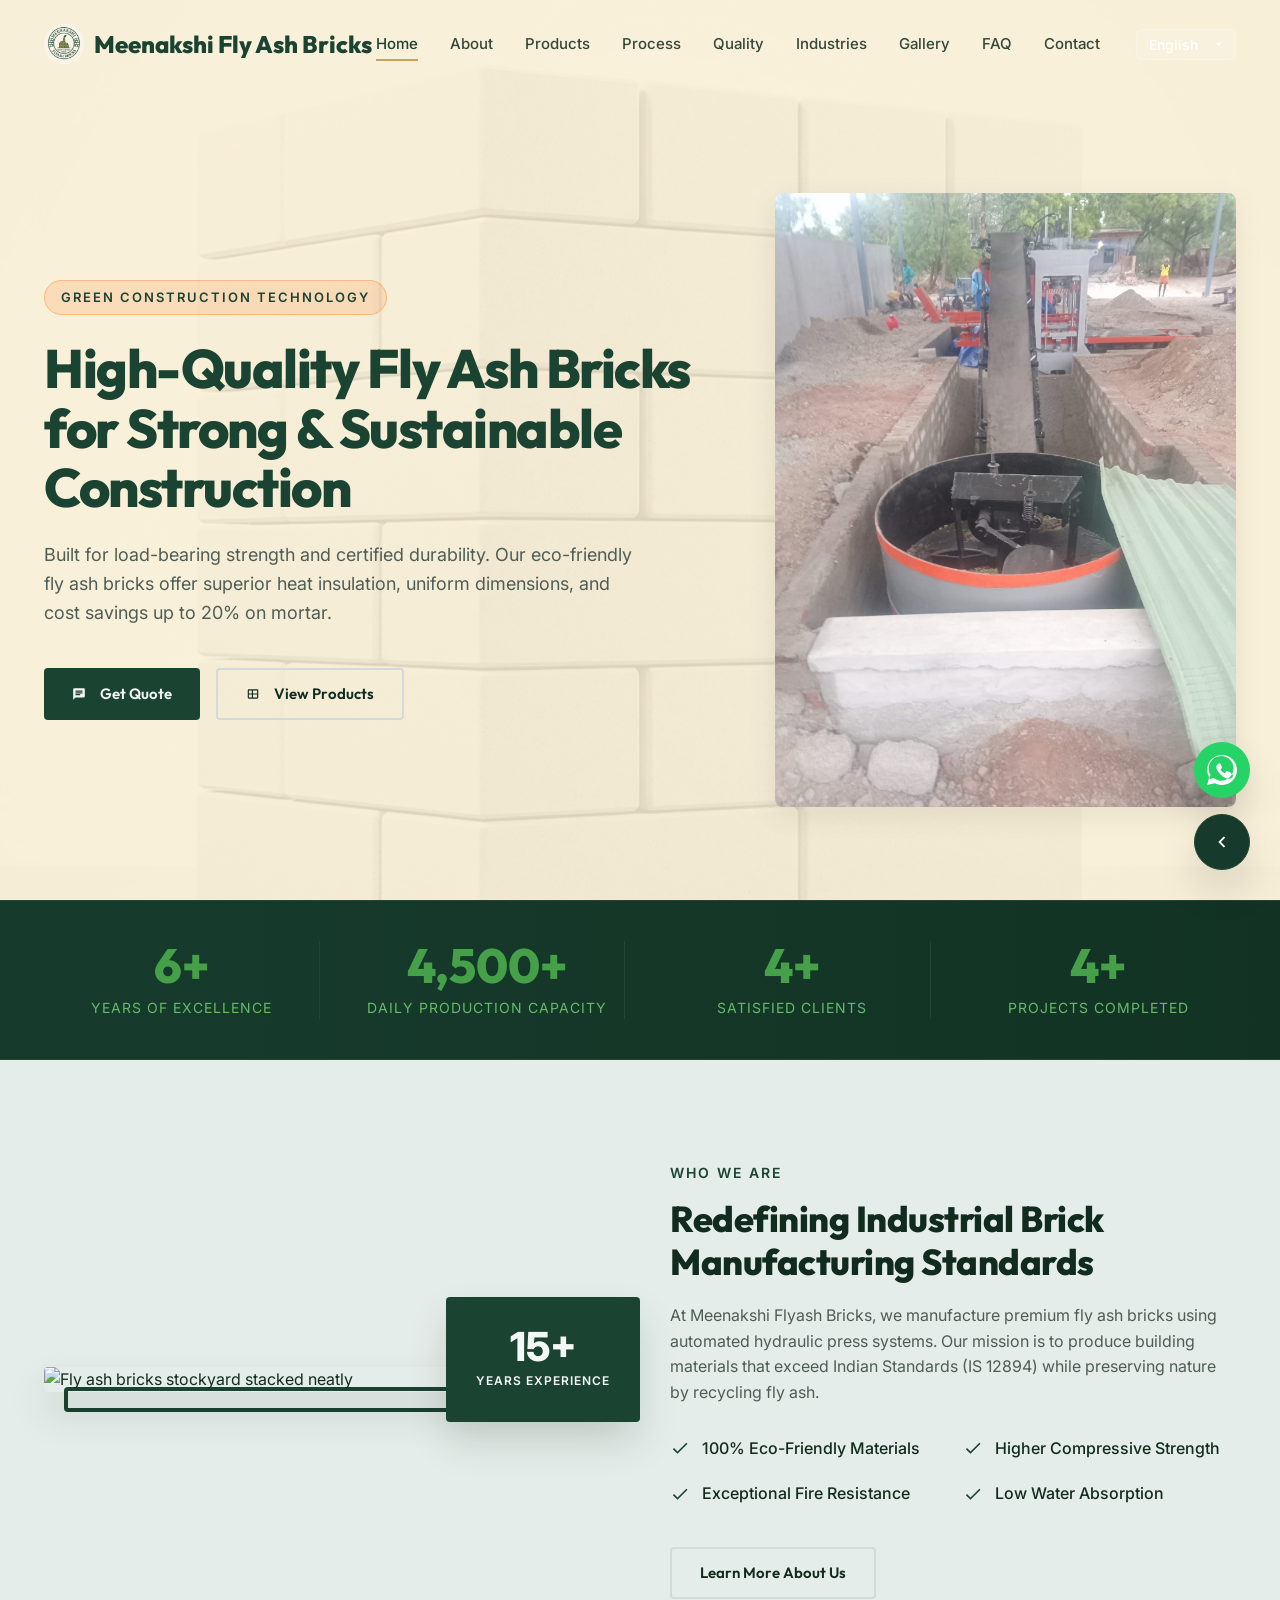
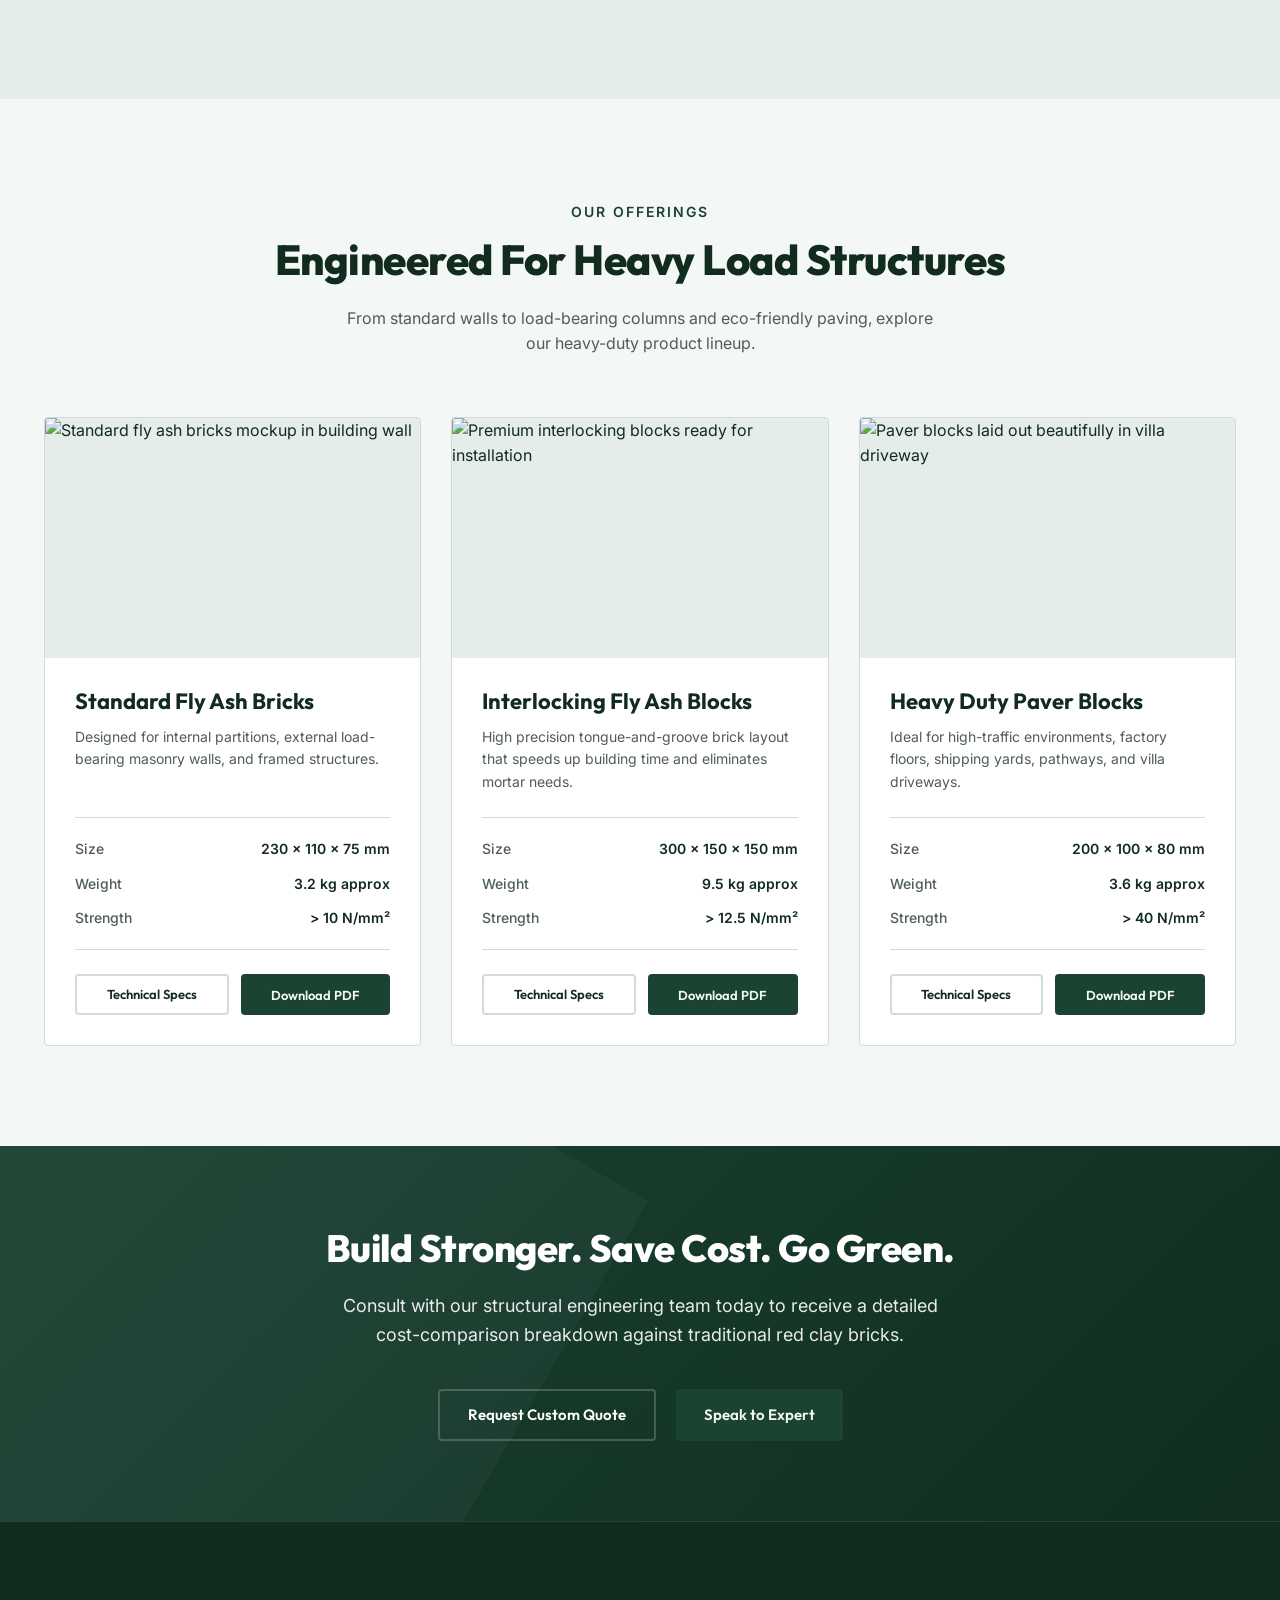
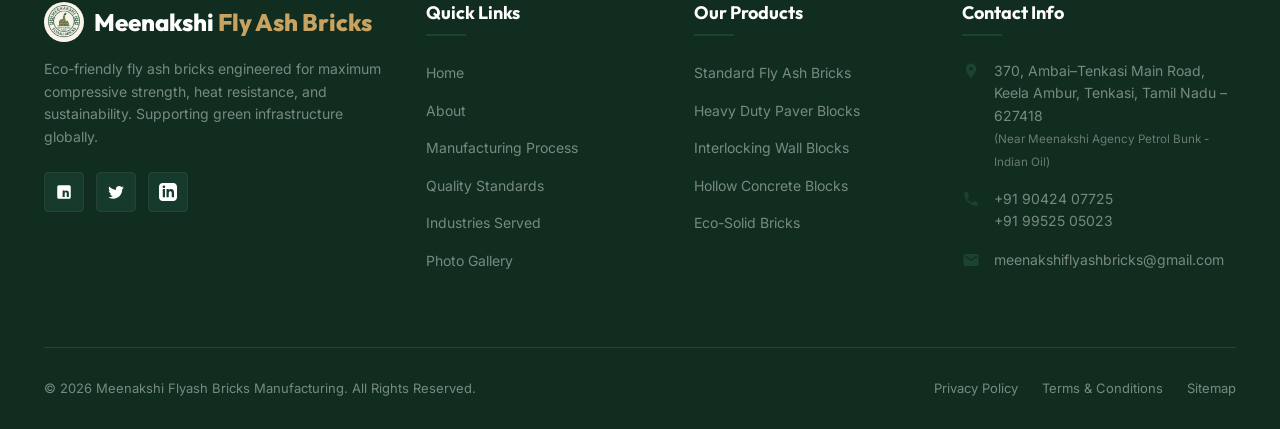
==== index.html @ 18778c9d "localization added" ====
<!DOCTYPE html>
<html lang="en">

<head>
  <meta charset="UTF-8">
  <meta name="viewport" content="width=device-width, initial-scale=1.0">
  <meta name="description"
    content="Meenakshi Flyash Bricks manufactures premium fly ash bricks, interlocking bricks, and paver blocks. Trust in every brick. Get a free quote.">
  <title>Meenakshi Flyash Bricks | Premium Fly Ash Brick Manufacturers &amp; Suppliers</title>
  <link rel="canonical" href="https://meenatchi-dev.github.io/fly-ash-bricks/">
  <meta property="og:title" content="Meenakshi Flyash Bricks | Premium Fly Ash Brick Manufacturers &amp; Suppliers">
  <meta property="og:description" content="Meenakshi Flyash Bricks manufactures premium fly ash bricks, interlocking bricks, and paver blocks. Trust in every brick. Get a free quote.">
  <meta property="og:image" content="https://meenatchi-dev.github.io/fly-ash-bricks/images/logo.jpg">
  <meta property="og:url" content="https://meenatchi-dev.github.io/fly-ash-bricks/">
  <meta property="og:type" content="website">
  <meta property="og:site_name" content="Meenakshi Fly Bricks">
  <meta name="twitter:card" content="summary_large_image">
  <meta name="twitter:title" content="Meenakshi Flyash Bricks | Premium Fly Ash Brick Manufacturers &amp; Suppliers">
  <meta name="twitter:description" content="Meenakshi Flyash Bricks manufactures premium fly ash bricks, interlocking bricks, and paver blocks. Trust in every brick. Get a free quote.">
  <meta name="twitter:image" content="https://meenatchi-dev.github.io/fly-ash-bricks/images/logo.jpg">
  <link rel="stylesheet" href="css/style.css">
  <script src="js/main.js" defer></script>
  <script src="js/i18n.js" defer></script>

  <!-- Favicon -->
  <link rel="icon" type="image/jpeg" href="images/logo.jpg">
  <!-- Google tag (gtag.js) -->
  <script async src="https://www.googletagmanager.com/gtag/js?id=G-YNGQ56Z6T2"></script>
  <script>
    window.dataLayer = window.dataLayer || [];
    function gtag() { dataLayer.push(arguments); }
    gtag('js', new Date());

    gtag('config', 'G-YNGQ56Z6T2');
  </script>

  <!-- LocalBusiness Schema for SEO -->
  <script type="application/ld+json">
  {
    "@context": "https://schema.org",
    "@type": "LocalBusiness",
    "name": "Meenakshi Flyash Bricks",
    "image": "https://meenatchi-dev.github.io/fly-ash-bricks/images/logo.jpg",
    "@id": "https://meenatchi-dev.github.io/fly-ash-bricks/#localbusiness",
    "url": "https://meenatchi-dev.github.io/fly-ash-bricks/",
    "telephone": "+919042407725",
    "priceRange": "$$",
    "address": {
      "@type": "PostalAddress",
      "streetAddress": "370, Ambai-Tenkasi Main Road, Keela Ambur (Near Meenakshi Agency Petrol Bunk)",
      "addressLocality": "Tenkasi",
      "addressRegion": "Tamil Nadu",
      "postalCode": "627418",
      "addressCountry": "IN"
    },
    "geo": {
      "@type": "GeoCoordinates",
      "latitude": 13.0827,
      "longitude": 80.2707
    },
    "openingHoursSpecification": {
      "@type": "OpeningHoursSpecification",
      "dayOfWeek": [
        "Monday",
        "Tuesday",
        "Wednesday",
        "Thursday",
        "Friday",
        "Saturday"
      ],
      "opens": "08:00",
      "closes": "18:00"
    },
    "sameAs": [
      "https://www.facebook.com/meenakshiflyashbricks",
      "https://www.linkedin.com/company/meenakshiflyashbricks"
    ]
  }
  </script>
</head>

<body class="home-page">

  <!-- Sticky Navbar -->
  <header class="navbar">
    <div class="container">
      <a href="index.html" class="logo">
        <img src="images/logo.jpg" alt="Meenakshi Fly Ash Bricks Logo" class="brand-logo-img">
        <span><span data-i18n="nav.brand_name">Meenakshi</span> <span class="logo-orange" data-i18n="nav.brand_suffix">Fly Ash Bricks</span></span>
      </a>
      <ul class="nav-links">
        <li><a href="index.html" data-i18n="nav.home">Home</a></li>
        <li><a href="about.html" data-i18n="nav.about">About</a></li>
        <li><a href="products.html" data-i18n="nav.products">Products</a></li>
        <li><a href="process.html" data-i18n="nav.process">Process</a></li>
        <li><a href="quality.html" data-i18n="nav.quality">Quality</a></li>
        <li><a href="industries.html" data-i18n="nav.industries">Industries</a></li>
        <li><a href="gallery.html" data-i18n="nav.gallery">Gallery</a></li>
        <li><a href="faq.html" data-i18n="nav.faq">FAQ</a></li>
        <li><a href="contact.html" data-i18n="nav.contact">Contact</a></li>
        <li class="lang-selector-li">
          <div class="lang-selector">
            <select class="lang-select" aria-label="Select Language">
              <option value="en">English</option>
              <option value="ta">தமிழ்</option>
              <option value="hi">हिंदी</option>
              <option value="ml">മലയാളം</option>
              <option value="te">తెలుగు</option>
              <option value="kn">ಕನ್ನಡ</option>
            </select>
          </div>
        </li>
      </ul>

      <button class="menu-toggle" aria-label="Toggle Menu">
        <span></span>
        <span></span>
        <span></span>
      </button>
    </div>
  </header>

  <!-- Hero Section -->
  <section class="hero" style="background-color: #faf0d7;">
    <!-- Full Hero Background: Brick texture with light/low-opacity effect -->
    <div class="hero-full-bg"
      style="position: absolute; top: 0; left: 0; width: 100%; height: 100%; z-index: 1; overflow: hidden; pointer-events: none;">
      <img src="images/white_flyash_bricks.png" alt="Fly Ash Bricks Full Background" loading="eager"
        fetchpriority="high" style="width: 100%; height: 100%; object-fit: cover; opacity: 0.12;">
    </div>
    <div class="container">
      <div class="hero-content reveal-left">
        <span class="hero-tag" data-i18n="hero.tag">Green Construction Technology</span>
        <h1 class="hero-title" style="color: var(--primary);" data-i18n="hero.title">High-Quality Fly Ash Bricks for Strong &amp; Sustainable
          Construction</h1>
        <p class="hero-desc" style="color: var(--text-muted-dark);" data-i18n="hero.desc">Built for load-bearing strength and certified
          durability. Our eco-friendly fly ash bricks offer superior heat insulation, uniform dimensions, and cost
          savings up to 20% on mortar.</p>
        <div class="hero-actions">
          <a href="contact.html" class="btn btn-primary"><svg viewBox="0 0 24 24" width="14" height="14"
              fill="currentColor" style="margin-right: 6px; display: inline-block; vertical-align: middle;">
              <path
                d="M20 2H4c-1.1 0-1.99.9-1.99 2L2 22l4-4h14c1.1 0 2-.9 2-2V4c0-1.1-.9-2-2-2zM6 9h12v2H6V9zm8 5H6v-2h8v2zm4-6H6V6h12v2z" />
            </svg><span data-i18n="hero.get_quote">Get Quote</span></a>
          <a href="products.html" class="btn btn-secondary"><svg viewBox="0 0 24 24" width="14" height="14"
              fill="currentColor" style="margin-right: 6px; display: inline-block; vertical-align: middle;">
              <path
                d="M19 4H5c-1.1 0-2 .9-2 2v12c0 1.1.9 2 2 2h14c1.1 0 2-.9 2-2V6c0-1.1-.9-2-2-2zm-9 14H5v-5h5v5zm0-7H5V6h5v5zm9 7h-7v-5h7v5zm0-7h-7V6h7v5z" />
            </svg><span data-i18n="hero.view_products">View Products</span></a>
        </div>
      </div>
      <div class="hero-image reveal-right">
        <img src="images/machine.jpg" alt="Manufacturing Facility Machine" loading="eager" width="600" height="450">
      </div>
    </div>
  </section>

  <!-- Stats Banner -->
  <section class="stats-banner">
    <div class="container">
      <div class="stats-grid">
        <div class="stat-item">
          <div class="stat-number" data-target="15" data-suffix="+" style="color: #45a049;">0</div>
          <div class="stat-label" style="color: #66bb6a;" data-i18n="stats.years">Years of Excellence</div>
        </div>
        <div class="stat-item">
          <div class="stat-number" data-target="10000" data-suffix="+" style="color: #45a049;">0</div>
          <div class="stat-label" style="color: #66bb6a;" data-i18n="stats.daily_capacity">Daily Production Capacity</div>
        </div>
        <div class="stat-item">
          <div class="stat-number" data-target="10" data-suffix="+" style="color: #45a049;">0</div>
          <div class="stat-label" style="color: #66bb6a;" data-i18n="stats.satisfied_clients">Satisfied Clients</div>
        </div>
        <div class="stat-item">
          <div class="stat-number" data-target="10" data-suffix="+" style="color: #45a049;">0</div>
          <div class="stat-label" style="color: #66bb6a;" data-i18n="stats.projects_completed">Projects Completed</div>
        </div>
      </div>
    </div>
  </section>

  <!-- Welcome / Intro Section -->
  <section class="section section-light">
    <div class="container">
      <div class="about-grid">
        <div class="about-img-wrapper reveal-left">
          <div class="about-img">
            <img src="https://images.unsplash.com/photo-1541888946425-d81bb19240f5?auto=format&fit=crop&q=80&w=800"
              alt="Fly ash bricks stockyard stacked neatly">
          </div>
          <div class="about-badge">
            <span class="years">15+</span>
            <span class="text" data-i18n="about.years_exp">Years Experience</span>
          </div>
        </div>
        <div class="about-content reveal-right">
          <span class="section-subtitle" data-i18n="about.subtitle">Who We Are</span>
          <h2 class="section-title" style="font-size: 36px; margin-bottom: 20px;" data-i18n="about.title">Redefining Industrial Brick
            Manufacturing Standards</h2>
          <p class="about-text" data-i18n="about.text">At Meenakshi Flyash Bricks, we manufacture premium fly ash bricks using automated
            hydraulic press systems. Our mission is to produce building materials that exceed Indian Standards (IS
            12894) while preserving nature by recycling fly ash.</p>
          <ul class="features-list">
            <li class="feature-list-item">
              <svg viewBox="0 0 24 24">
                <path d="M9 16.17L4.83 12l-1.42 1.41L9 19 21 7l-1.41-1.41L9 16.17z" />
              </svg>
              <span data-i18n="about.feature_1">100% Eco-Friendly Materials</span>
            </li>
            <li class="feature-list-item">
              <svg viewBox="0 0 24 24">
                <path d="M9 16.17L4.83 12l-1.42 1.41L9 19 21 7l-1.41-1.41L9 16.17z" />
              </svg>
              <span data-i18n="about.feature_2">Higher Compressive Strength</span>
            </li>
            <li class="feature-list-item">
              <svg viewBox="0 0 24 24">
                <path d="M9 16.17L4.83 12l-1.42 1.41L9 19 21 7l-1.41-1.41L9 16.17z" />
              </svg>
              <span data-i18n="about.feature_3">Exceptional Fire Resistance</span>
            </li>
            <li class="feature-list-item">
              <svg viewBox="0 0 24 24">
                <path d="M9 16.17L4.83 12l-1.42 1.41L9 19 21 7l-1.41-1.41L9 16.17z" />
              </svg>
              <span data-i18n="about.feature_4">Low Water Absorption</span>
            </li>
          </ul>
          <a href="about.html" class="btn btn-secondary" data-i18n="about.learn_more">Learn More About Us</a>
        </div>
      </div>
    </div>
  </section>

  <!-- Product Preview Section -->
  <section class="section">
    <div class="container">
      <div class="section-title-wrapper text-center reveal">
        <span class="section-subtitle" data-i18n="products.subtitle">Our Offerings</span>
        <h2 class="section-title" data-i18n="products.title">Engineered For Heavy Load Structures</h2>
        <p class="section-desc" data-i18n="products.desc">From standard walls to load-bearing columns and eco-friendly paving, explore our
          heavy-duty product lineup.</p>
      </div>

      <div class="products-grid">
        <!-- Product Card 1 -->
        <div class="product-card reveal">
          <div class="product-image">
            <img src="https://images.unsplash.com/photo-1590381105924-c72589b9ef3f?auto=format&fit=crop&q=80&w=600"
              alt="Standard fly ash bricks mockup in building wall">
          </div>
          <div class="product-info">
            <h3 class="product-title" data-i18n="products.p1_title">Standard Fly Ash Bricks</h3>
            <p class="product-desc" data-i18n="products.p1_desc">Designed for internal partitions, external load-bearing masonry walls, and framed
              structures.</p>
            <div class="product-specs">
              <div class="spec-line"><span class="spec-name" data-i18n="products.spec_size">Size</span><span class="spec-val">230 x 110 x 75 mm</span>
              </div>
              <div class="spec-line"><span class="spec-name" data-i18n="products.spec_weight">Weight</span><span class="spec-val" data-i18n="products.p1_weight">3.2 kg approx</span>
              </div>
              <div class="spec-line"><span class="spec-name" data-i18n="products.spec_strength">Strength</span><span class="spec-val">&gt; 10 N/mm²</span>
              </div>
            </div>
            <div class="product-actions">
              <a href="products.html" class="btn btn-secondary btn-sm" data-i18n="products.tech_specs">Technical Specs</a>
              <button class="btn btn-primary btn-sm download-spec-btn" data-product="Standard-Fly-Ash-Bricks" data-i18n="products.download_pdf">Download
                PDF</button>
            </div>
          </div>
        </div>

        <!-- Product Card 2 -->
        <div class="product-card reveal" style="transition-delay: 0.1s;">
          <div class="product-image">
            <img src="https://images.unsplash.com/photo-1581094288338-2314dddb7ecc?auto=format&fit=crop&q=80&w=600"
              alt="Premium interlocking blocks ready for installation">
          </div>
          <div class="product-info">
            <h3 class="product-title" data-i18n="products.p2_title">Interlocking Fly Ash Blocks</h3>
            <p class="product-desc" data-i18n="products.p2_desc">High precision tongue-and-groove brick layout that speeds up building time and
              eliminates mortar needs.</p>
            <div class="product-specs">
              <div class="spec-line"><span class="spec-name" data-i18n="products.spec_size">Size</span><span class="spec-val">300 x 150 x 150 mm</span>
              </div>
              <div class="spec-line"><span class="spec-name" data-i18n="products.spec_weight">Weight</span><span class="spec-val" data-i18n="products.p2_weight">9.5 kg approx</span>
              </div>
              <div class="spec-line"><span class="spec-name" data-i18n="products.spec_strength">Strength</span><span class="spec-val">&gt; 12.5
                  N/mm²</span></div>
            </div>
            <div class="product-actions">
              <a href="products.html" class="btn btn-secondary btn-sm" data-i18n="products.tech_specs">Technical Specs</a>
              <button class="btn btn-primary btn-sm download-spec-btn" data-product="Interlocking-Blocks" data-i18n="products.download_pdf">Download
                PDF</button>
            </div>
          </div>
        </div>

        <!-- Product Card 3 -->
        <div class="product-card reveal" style="transition-delay: 0.2s;">
          <div class="product-image">
            <img src="https://images.unsplash.com/photo-1600585154340-be6161a56a0c?auto=format&fit=crop&q=80&w=600"
              alt="Paver blocks laid out beautifully in villa driveway">
          </div>
          <div class="product-info">
            <h3 class="product-title" data-i18n="products.p3_title">Heavy Duty Paver Blocks</h3>
            <p class="product-desc" data-i18n="products.p3_desc">Ideal for high-traffic environments, factory floors, shipping yards, pathways, and
              villa driveways.</p>
            <div class="product-specs">
              <div class="spec-line"><span class="spec-name" data-i18n="products.spec_size">Size</span><span class="spec-val">200 x 100 x 80 mm</span>
              </div>
              <div class="spec-line"><span class="spec-name" data-i18n="products.spec_weight">Weight</span><span class="spec-val" data-i18n="products.p3_weight">3.6 kg approx</span>
              </div>
              <div class="spec-line"><span class="spec-name" data-i18n="products.spec_strength">Strength</span><span class="spec-val">&gt; 40 N/mm²</span>
              </div>
            </div>
            <div class="product-actions">
              <a href="products.html" class="btn btn-secondary btn-sm" data-i18n="products.tech_specs">Technical Specs</a>
              <button class="btn btn-primary btn-sm download-spec-btn" data-product="Heavy-Duty-Pavers" data-i18n="products.download_pdf">Download
                PDF</button>
            </div>
          </div>
        </div>
      </div>
    </div>
  </section>

  <!-- CTA Banner Section -->
  <section class="cta-banner">
    <div class="container reveal">
      <h2 data-i18n="cta.title">Build Stronger. Save Cost. Go Green.</h2>
      <p data-i18n="cta.desc">Consult with our structural engineering team today to receive a detailed cost-comparison breakdown against
        traditional red clay bricks.</p>
      <div class="cta-actions">
        <a href="contact.html" class="btn btn-outline" data-i18n="cta.request_quote">Request Custom Quote</a>
        <a href="tel:+919042407725" class="btn btn-primary" data-i18n="cta.speak_expert">Speak to Expert</a>
      </div>
    </div>
  </section>

  <!-- Footer -->
  <footer class="footer">
    <div class="container">
      <div class="footer-grid">
        <div class="footer-col footer-about">
          <a href="index.html" class="logo">
            <img src="images/logo.jpg" alt="Meenakshi Fly Ash Bricks Logo" class="brand-logo-img">
            <span><span data-i18n="nav.brand_name">Meenakshi</span> <span class="logo-orange" data-i18n="nav.brand_suffix">Fly Ash Bricks</span></span>
          </a>
          <p data-i18n="footer.about_text">Eco-friendly fly ash bricks engineered for maximum compressive strength, heat resistance, and
            sustainability. Supporting green infrastructure globally.</p>
          <div class="social-links">
            <a href="#" class="social-btn" aria-label="Facebook"><svg viewBox="0 0 24 24">
                <path
                  d="M19 3a2 2 0 0 1 2 2v14a2 2 0 0 1-2 2H5a2 2 0 0 1-2-2V5a2 2 0 0 1 2-2h14m-.5 15.5v-5.3a3.26 3.26 0 0 0-3.26-3.26c-.85 0-1.84.52-2.32 1.3v-1.11h-2.79v8.37h2.79v-4.93c0-.77.62-1.4 1.39-1.4a1.4 1.4 0 0 1 1.4 1.4v4.93h2.79z" />
              </svg></a>
            <a href="#" class="social-btn" aria-label="Twitter"><svg viewBox="0 0 24 24">
                <path
                  d="M22.46 6c-.77.35-1.6.58-2.46.69.88-.53 1.56-1.37 1.88-2.38-.83.5-1.75.85-2.72 1.05C18.37 4.5 17.26 4 16 4c-2.35 0-4.27 1.92-4.27 4.29 0 .34.04.67.11.98C8.28 9.09 5.11 7.38 3 4.79c-.37.63-.58 1.37-.58 2.15 0 1.49.75 2.81 1.91 3.56-.71 0-1.37-.2-1.95-.5v.03c0 2.08 1.48 3.82 3.44 4.21a4.22 4.22 0 0 1-1.93.07 4.28 4.28 0 0 0 4 2.98 8.52 8.52 0 0 1-5.3 1.83c-.35 0-.69-.02-1.02-.06C3.44 20.29 5.7 21 8.12 21 16 21 20.33 14.46 20.33 8.79c0-.19 0-.37-.01-.56.84-.6 1.56-1.36 2.14-2.23z" />
              </svg></a>
            <a href="#" class="social-btn" aria-label="LinkedIn"><svg viewBox="0 0 24 24">
                <path
                  d="M19 0h-14c-2.761 0-5 2.239-5 5v14c0 2.761 2.239 5 5 5h14c2.762 0 5-2.239 5-5v-14c0-2.761-2.238-5-5-5zm-11 19h-3v-11h3v11zm-1.5-12.268c-.966 0-1.75-.779-1.75-1.75s.784-1.75 1.75-1.75 1.75.779 1.75 1.75-.784 1.75-1.75 1.75zm13.5 12.268h-3v-5.604c0-3.368-4-3.113-4 0v5.604h-3v-11h3v1.765c1.396-2.586 7-2.777 7 2.476v6.759z" />
              </svg></a>
          </div>
        </div>
        <div class="footer-col">
          <h3 data-i18n="footer.quick_links">Quick Links</h3>
          <ul class="footer-links">
            <li><a href="index.html" data-i18n="nav.home">Home</a></li>
            <li><a href="about.html" data-i18n="nav.about">About Us</a></li>
            <li><a href="process.html" data-i18n="footer.manufacturing_process">Manufacturing Process</a></li>
            <li><a href="quality.html" data-i18n="footer.quality_standards">Quality Standards</a></li>
            <li><a href="industries.html" data-i18n="footer.industries_served">Industries Served</a></li>
            <li><a href="gallery.html" data-i18n="footer.photo_gallery">Photo Gallery</a></li>
          </ul>
        </div>
        <div class="footer-col">
          <h3 data-i18n="footer.our_products">Our Products</h3>
          <ul class="footer-links">
            <li><a href="products.html" data-i18n="footer.standard_fly_ash">Standard Fly Ash Bricks</a></li>
            <li><a href="products.html" data-i18n="footer.heavy_duty_pavers">Heavy Duty Paver Blocks</a></li>
            <li><a href="products.html" data-i18n="footer.interlocking_blocks">Interlocking Wall Blocks</a></li>
            <li><a href="products.html" data-i18n="footer.hollow_blocks">Hollow Concrete Blocks</a></li>
            <li><a href="products.html" data-i18n="footer.eco_solid_bricks">Eco-Solid Bricks</a></li>
          </ul>
        </div>
        <div class="footer-col">
          <h3 data-i18n="footer.contact_info">Contact Info</h3>
          <div class="footer-contact-item">
            <svg viewBox="0 0 24 24">
              <path
                d="M12 2C8.13 2 5 5.13 5 9c0 5.25 7 13 7 13s7-7.75 7-13c0-3.87-3.13-7-7-7zm0 9.5c-1.38 0-2.5-1.12-2.5-2.5s1.12-2.5 2.5-2.5 2.5 1.12 2.5 2.5-1.12 2.5-2.5 2.5z" />
            </svg>
            <span><span data-i18n="footer.address">370, Ambai–Tenkasi Main Road, Keela Ambur, Tenkasi, Tamil Nadu – 627418</span><br><small
                style="opacity: 0.85;" data-i18n="footer.address_sub">(Near Meenakshi Agency Petrol Bunk - Indian Oil)</small></span>
          </div>
          <div class="footer-contact-item">
            <svg viewBox="0 0 24 24">
              <path
                d="M6.62 10.79c1.44 2.83 3.76 5.14 6.59 6.59l2.2-2.2c.27-.27.67-.36 1.02-.24 1.12.37 2.33.57 3.57.57.55 0 1 .45 1 1V20c0 .55-.45 1-1 1-9.39 0-17-7.61-17-17 0-.55.45-1 1-1h3.5c.55 0 1 .45 1 1 0 1.25.2 2.45.57 3.57.11.35.03.74-.25 1.02l-2.2 2.2z" />
            </svg>
            <span><a href="tel:+919042407725" style="color: inherit;">+91 90424 07725</a><br><a href="tel:+919952505023"
                style="color: inherit;">+91 99525 05023</a></span>
          </div>
          <div class="footer-contact-item">
            <svg viewBox="0 0 24 24">
              <path
                d="M20 4H4c-1.1 0-1.99.9-1.99 2L2 18c0 1.1.9 2 2 2h16c1.1 0 2-.9 2-2V6c0-1.1-.9-2-2-2zm0 4l-8 5-8-5V6l8 5 8-5v2z" />
            </svg>
            <span><a href="mailto:meenakshiflyashbricks@gmail.com"
                style="color: inherit;">meenakshiflyashbricks@gmail.com</a></span>
          </div>
        </div>
      </div>
      <div class="footer-bottom">
        <p data-i18n="footer.copyright">&copy; 2026 Meenakshi Flyash Bricks Manufacturing. All Rights Reserved.</p>
        <div class="footer-bottom-links">
          <a href="#" data-i18n="footer.privacy_policy">Privacy Policy</a>
          <a href="#" data-i18n="footer.terms_conditions">Terms &amp; Conditions</a>
          <a href="sitemap.xml" data-i18n="footer.sitemap">Sitemap</a>
        </div>
      </div>
    </div>
  </footer>

  <!-- Floating Actions -->
  <div class="floating-actions">
    <a href="https://wa.me/919042407725?text=Hello%20Meenakshi%20Flyash%20Bricks%2C%20I%20am%20interested%20in%20a%20price%20quote%20for%20fly%20ash%20bricks."
      class="float-btn float-whatsapp" target="_blank" rel="noopener" aria-label="Chat on WhatsApp">
      <svg viewBox="0 0 24 24">
        <path
          d="M.057 24l1.687-6.163c-1.041-1.804-1.588-3.849-1.587-5.946C.06 5.348 5.397.01 12.008.01c3.202.001 6.212 1.246 8.477 3.514 2.266 2.268 3.507 5.28 3.505 8.484-.004 6.657-5.34 11.997-11.953 11.997-2.005-.001-3.973-.502-5.724-1.455L0 24zm6.59-4.846c1.6.95 3.188 1.449 4.625 1.45 5.489.002 9.943-4.446 9.946-9.932.002-2.657-1.02-5.155-2.879-7.017C16.48 1.8 13.987.779 11.33.779c-5.485 0-9.94 4.45-9.942 9.934-.001 1.776.471 3.511 1.368 5.048l-.997 3.639 3.73-.977zm11.83-5.228c-.33-.165-1.951-.963-2.251-1.074-.3-.109-.518-.165-.736.165-.218.33-.843 1.074-1.034 1.293-.19.218-.381.245-.71.082-1.127-.565-1.971-.974-2.74-2.292-.204-.349-.074-.537.054-.698.115-.145.33-.382.495-.573.165-.19.22-.327.33-.545.109-.217.055-.408-.028-.572-.082-.165-.736-1.772-1.009-2.427-.266-.64-.539-.553-.736-.563-.19-.01-.408-.012-.626-.012-.218 0-.572.082-.871.408-.3.327-1.144 1.117-1.144 2.723 0 1.605 1.171 3.159 1.334 3.377.163.218 2.302 3.515 5.578 4.926.779.336 1.387.537 1.86.688.783.248 1.496.213 2.059.129.628-.094 1.951-.798 2.224-1.57.272-.772.272-1.434.19-1.57-.081-.136-.299-.218-.629-.382z" />
      </svg>
    </a>
    <div class="float-btn float-back-to-top" aria-label="Back to Top">
      <svg viewBox="0 0 24 24">
        <path d="M7.41 15.41L12 10.83l4.59 4.58L18 14l-6-6-6 6z" />
      </svg>
    </div>
  </div>

</body>

</html>
---- css/style.css ----
@import url('https://fonts.googleapis.com/css2?family=Inter:wght@300;400;500;600;700&family=Outfit:wght@300;400;500;600;700;800&display=swap');

:root {
  /* Color Tokens */
  --primary: #1b4332; /* Deep green from logo text */
  --primary-hover: #102d20;
  --primary-rgb: 27, 67, 50;
  --accent: #c8a261; /* Ochre Gold from logo bricks */
  --accent-hover: #b58f4e;
  --accent-rgb: 200, 162, 97;
  --dark-bg: #102d20; /* Deep green for dark sections */
  --dark-card: #163b2c;
  --dark-card-hover: #1e4d3a;
  --light-bg: #e4ede9; /* Soft Sage Green for light sections */
  --white: #f3f7f5; /* Light Sage Green for page background */
  --card-bg: #ffffff; /* Crisp white for cards and form containers */
  --text-dark: #112b1e; /* Dark green-black for high contrast */
  --text-light: #ffffff;
  --text-muted: #788a80;
  --text-muted-dark: #4e5d55;
  --border-light: #d2dbd7;
  --border-dark: #244434;
  --shadow-sm: 0 2px 4px rgba(0, 0, 0, 0.05);
  --shadow-md: 0 8px 30px rgba(0, 0, 0, 0.08);
  --shadow-lg: 0 20px 40px rgba(0, 0, 0, 0.12);
  
  /* Fonts */
  --font-headings: 'Outfit', sans-serif;
  --font-body: 'Inter', sans-serif;

  /* Transitions */
  --transition-fast: 0.2s cubic-bezier(0.4, 0, 0.2, 1);
  --transition-normal: 0.4s cubic-bezier(0.4, 0, 0.2, 1);
  --transition-slow: 0.6s cubic-bezier(0.4, 0, 0.2, 1);
}


/* Reset */
*, *::before, *::after {
  box-sizing: border-box;
  margin: 0;
  padding: 0;
}

html {
  scroll-behavior: smooth;
  font-size: 16px;
  -webkit-text-size-adjust: 100%;
}

body {
  font-family: var(--font-body);
  background-color: var(--white);
  color: var(--text-dark);
  line-height: 1.6;
  overflow-x: hidden;
}

h1, h2, h3, h4, h5, h6 {
  font-family: var(--font-headings);
  font-weight: 700;
  line-height: 1.2;
}

a {
  text-decoration: none;
  color: inherit;
  transition: var(--transition-fast);
}

img {
  max-width: 100%;
  height: auto;
  display: block;
}

button, input, textarea, select {
  font-family: inherit;
  font-size: inherit;
  border: none;
  outline: none;
}

/* Layout Utilities */
.container {
  width: 100%;
  max-width: 1240px;
  margin: 0 auto;
  padding: 0 24px;
}

.section {
  padding: 100px 0;
}

.section-dark {
  background-color: var(--dark-bg);
  color: var(--text-light);
}

.section-light {
  background-color: var(--light-bg);
}

.text-center { text-align: center; }
.text-primary { color: var(--primary); }

.section-title-wrapper {
  margin-bottom: 60px;
}

.section-subtitle {
  font-size: 14px;
  text-transform: uppercase;
  letter-spacing: 2px;
  color: var(--primary);
  font-weight: 600;
  margin-bottom: 12px;
  display: inline-block;
}

.section-title {
  font-size: 42px;
  font-weight: 800;
  letter-spacing: -0.5px;
}

.section-desc {
  max-width: 600px;
  margin: 20px auto 0;
  color: var(--text-muted-dark);
  font-size: 16px;
}

.section-dark .section-desc {
  color: var(--text-muted);
}

/* Scroll Animations */
.reveal {
  opacity: 0;
  transform: translateY(30px);
  transition: opacity var(--transition-slow), transform var(--transition-slow);
}

.reveal.active {
  opacity: 1;
  transform: translateY(0);
}

.reveal-left {
  opacity: 0;
  transform: translateX(-50px);
  transition: opacity var(--transition-slow), transform var(--transition-slow);
}

.reveal-left.active {
  opacity: 1;
  transform: translateX(0);
}

.reveal-right {
  opacity: 0;
  transform: translateX(50px);
  transition: opacity var(--transition-slow), transform var(--transition-slow);
}

.reveal-right.active {
  opacity: 1;
  transform: translateX(0);
}

/* Navbar */
.navbar {
  position: fixed;
  top: 0;
  left: 0;
  width: 100%;
  z-index: 1000;
  transition: var(--transition-normal);
  padding: 24px 0;
}

.navbar.scrolled {
  background-color: rgba(243, 247, 245, 0.95);
  backdrop-filter: blur(12px);
  box-shadow: var(--shadow-sm);
  padding: 14px 0;
  border-bottom: 1px solid var(--border-light);
}

.navbar .container {
  display: flex;
  justify-content: space-between;
  align-items: center;
}

.logo {
  display: flex;
  align-items: center;
  gap: 10px;
  font-family: var(--font-headings);
  font-size: 24px;
  font-weight: 800;
  color: var(--text-light);
  white-space: nowrap;
}

.logo-orange {
  color: var(--accent);
}

.logo svg {
  width: 32px;
  height: 32px;
}

.logo img, .brand-logo-img {
  width: 40px;
  height: 40px;
  border-radius: 50%;
  object-fit: cover;
  flex-shrink: 0;
}

.nav-links {
  display: flex;
  align-items: center;
  gap: 32px;
  list-style: none;
}

.nav-links a {
  font-size: 15px;
  font-weight: 500;
  color: var(--text-light);
  opacity: 0.85;
  position: relative;
  padding: 8px 0;
}

.nav-links a::after {
  content: '';
  position: absolute;
  bottom: 0;
  left: 0;
  width: 0;
  height: 2px;
  background-color: var(--accent);
  transition: var(--transition-fast);
}

.nav-links a:hover,
.nav-links a.active {
  opacity: 1;
  color: #ffffff;
}

.nav-links a:hover::after,
.nav-links a.active::after {
  width: 100%;
}

.nav-ctas {
  display: flex;
  align-items: center;
  gap: 16px;
}

/* Language Dropdown in Navbar */
.lang-selector {
  display: inline-flex;
  align-items: center;
  margin-left: 4px;
}

.lang-select {
  background-color: rgba(255, 255, 255, 0.12);
  color: var(--text-light);
  border: 1px solid rgba(255, 255, 255, 0.25);
  border-radius: 6px;
  padding: 6px 12px;
  font-size: 14px;
  font-weight: 500;
  cursor: pointer;
  outline: none;
  transition: var(--transition-fast);
  appearance: none;
  -webkit-appearance: none;
  -moz-appearance: none;
  background-image: url("data:image/svg+xml;charset=UTF-8,%3csvg xmlns='http://www.w3.org/2000/svg' viewBox='0 0 24 24' fill='white'%3e%3cpath d='M7 10l5 5 5-5z'/%3e%3c/svg%3e");
  background-repeat: no-repeat;
  background-position: right 8px center;
  background-size: 16px;
  padding-right: 28px;
}

.navbar.scrolled .lang-select {
  background-color: rgba(27, 67, 50, 0.08);
  color: var(--text-dark);
  border-color: var(--border-light);
  background-image: url("data:image/svg+xml;charset=UTF-8,%3csvg xmlns='http://www.w3.org/2000/svg' viewBox='0 0 24 24' fill='%23112b1e'%3e%3cpath d='M7 10l5 5 5-5z'/%3e%3c/svg%3e");
}

.lang-select:hover,
.lang-select:focus {
  border-color: var(--accent);
  box-shadow: 0 0 0 2px rgba(200, 162, 97, 0.3);
}

.lang-select option {
  background-color: var(--dark-bg);
  color: #ffffff;
  padding: 8px;
}


/* Menu Toggle Button */
.menu-toggle {
  display: none;
  flex-direction: column;
  justify-content: space-between;
  width: 30px;
  height: 20px;
  background: transparent;
  cursor: pointer;
  z-index: 1001;
}

.menu-toggle span {
  display: block;
  height: 2px;
  width: 100%;
  background-color: var(--text-light);
  border-radius: 2px;
  transition: var(--transition-fast);
}

/* Button UI */
.btn {
  display: inline-flex;
  align-items: center;
  justify-content: center;
  font-family: var(--font-headings);
  font-size: 15px;
  font-weight: 600;
  padding: 12px 28px;
  border-radius: 4px;
  cursor: pointer;
  transition: var(--transition-normal);
  gap: 8px;
}

.btn-primary {
  background-color: var(--primary);
  color: var(--white);
}

.btn-primary:hover {
  background-color: var(--primary-hover);
  box-shadow: 0 0 20px rgba(255, 111, 0, 0.4);
  transform: translateY(-2px);
}

.btn-outline {
  border: 2px solid rgba(255, 255, 255, 0.2);
  color: var(--text-light);
  background: transparent;
}

.btn-outline:hover {
  border-color: var(--primary);
  background-color: var(--primary);
  transform: translateY(-2px);
}

.btn-secondary {
  border: 2px solid var(--border-light);
  color: var(--text-dark);
  background: transparent;
}

.btn-secondary:hover {
  border-color: var(--primary);
  color: var(--primary);
  transform: translateY(-2px);
}

.btn-sm {
  padding: 8px 18px;
  font-size: 13px;
}

/* Hero Section */
.hero {
  position: relative;
  min-height: 100vh;
  display: flex;
  align-items: center;
  background-color: var(--dark-bg);
  color: var(--text-light);
  padding-top: 100px;
  overflow: hidden;
}

.hero-bg {
  position: absolute;
  top: 0;
  left: 0;
  width: 100%;
  height: 100%;
  z-index: 1;
}

.hero-bg::after {
  content: '';
  position: absolute;
  top: 0;
  left: 0;
  width: 100%;
  height: 100%;
  background: linear-gradient(135deg, rgba(17,17,18,0.95) 0%, rgba(17,17,18,0.7) 50%, rgba(17,17,18,0.9) 100%);
}

.hero-bg img {
  width: 100%;
  height: 100%;
  object-fit: cover;
  opacity: 0.4;
}

.hero .container {
  position: relative;
  z-index: 2;
  display: grid;
  grid-template-columns: 1.2fr 0.8fr;
  align-items: center;
  gap: 40px;
}

.hero-content {
  max-width: 700px;
}

.hero-tag {
  background-color: rgba(255, 111, 0, 0.15);
  border: 1px solid rgba(255, 111, 0, 0.3);
  color: var(--primary);
  font-size: 13px;
  text-transform: uppercase;
  letter-spacing: 2px;
  font-weight: 600;
  padding: 6px 16px;
  border-radius: 30px;
  display: inline-flex;
  margin-bottom: 24px;
}

.hero-title {
  font-size: 54px;
  line-height: 1.1;
  font-weight: 800;
  margin-bottom: 24px;
  letter-spacing: -1.5px;
}

.hero-desc {
  font-size: 18px;
  color: var(--text-muted);
  margin-bottom: 40px;
  max-width: 600px;
}

.hero-actions {
  display: flex;
  gap: 16px;
}

/* Stats Widget on Hero/Home */
.stats-banner {
  background: linear-gradient(90deg, var(--dark-card) 0%, #123324 100%);
  border-top: 1px solid var(--border-dark);
  border-bottom: 1px solid var(--border-dark);
  padding: 40px 0;
}

.stats-grid {
  display: grid;
  grid-template-columns: repeat(4, 1fr);
  gap: 30px;
  text-align: center;
}

.stat-item {
  border-right: 1px solid var(--border-dark);
}

.stat-item:last-child {
  border-right: none;
}

.stat-number {
  font-family: var(--font-headings);
  font-size: 48px;
  font-weight: 800;
  color: var(--primary);
  line-height: 1;
  margin-bottom: 8px;
}

.stat-label {
  font-size: 14px;
  color: var(--text-muted);
  text-transform: uppercase;
  letter-spacing: 1px;
}

/* About - home preview / main Page */
.about-grid {
  display: grid;
  grid-template-columns: 1fr 1fr;
  gap: 60px;
  align-items: center;
}

.about-img-wrapper {
  position: relative;
}

.about-img-wrapper::before {
  content: '';
  position: absolute;
  width: 100%;
  height: 100%;
  border: 4px solid var(--primary);
  top: 20px;
  left: 20px;
  z-index: 1;
  border-radius: 4px;
}

.about-img {
  position: relative;
  z-index: 2;
  border-radius: 4px;
  box-shadow: var(--shadow-lg);
  overflow: hidden;
}

.about-img img {
  width: 100%;
  object-fit: cover;
  transition: var(--transition-slow);
}

.about-img-wrapper:hover .about-img img {
  transform: scale(1.05);
}

.about-badge {
  position: absolute;
  bottom: -30px;
  right: -30px;
  background-color: var(--primary);
  color: var(--white); /* green text inside gold badge */
  padding: 30px;
  border-radius: 4px;
  z-index: 3;
  box-shadow: var(--shadow-lg);
  text-align: center;
}

.about-badge .years {
  font-size: 40px;
  font-weight: 800;
  display: block;
  line-height: 1;
}

.about-badge .text {
  font-size: 12px;
  text-transform: uppercase;
  letter-spacing: 1px;
  font-weight: 600;
}

.about-content h3 {
  font-size: 32px;
  margin-bottom: 24px;
}

.about-text {
  color: var(--text-muted-dark);
  margin-bottom: 30px;
}

.features-list {
  list-style: none;
  display: grid;
  grid-template-columns: 1fr 1fr;
  gap: 20px;
  margin-bottom: 40px;
}

.feature-list-item {
  display: flex;
  align-items: center;
  gap: 12px;
  font-weight: 500;
}

.feature-list-item svg {
  width: 20px;
  height: 20px;
  fill: var(--primary);
  flex-shrink: 0;
}

/* Core Values cards (About page) */
.values-grid {
  display: grid;
  grid-template-columns: repeat(3, 1fr);
  gap: 30px;
  margin-top: 50px;
}

.value-card {
  background-color: var(--light-bg);
  padding: 40px;
  border-radius: 4px;
  border-top: 4px solid var(--border-light);
  transition: var(--transition-normal);
}

.value-card:hover {
  transform: translateY(-5px);
  border-color: var(--primary);
  box-shadow: var(--shadow-md);
  background-color: var(--card-bg);
}

.value-icon {
  width: 50px;
  height: 50px;
  background-color: rgba(255, 111, 0, 0.1);
  border-radius: 4px;
  display: flex;
  align-items: center;
  justify-content: center;
  margin-bottom: 24px;
}

.value-icon svg {
  width: 26px;
  height: 26px;
  fill: var(--primary);
}

.value-card h4 {
  font-size: 20px;
  margin-bottom: 16px;
}

.value-card p {
  color: var(--text-muted-dark);
  font-size: 15px;
}

/* Product Cards */
.products-grid {
  display: grid;
  grid-template-columns: repeat(3, 1fr);
  gap: 30px;
}

.product-card {
  background-color: var(--card-bg);
  border: 1px solid var(--border-light);
  border-radius: 4px;
  overflow: hidden;
  transition: var(--transition-normal);
  display: flex;
  flex-direction: column;
}

.product-card:hover {
  transform: translateY(-8px);
  box-shadow: var(--shadow-lg);
  border-color: rgba(255, 111, 0, 0.2);
}

.product-image {
  height: 240px;
  overflow: hidden;
  position: relative;
  background-color: var(--light-bg);
}

.product-image img {
  width: 100%;
  height: 100%;
  object-fit: cover;
  transition: var(--transition-slow);
}

.product-card:hover .product-image img {
  transform: scale(1.08);
}

.product-info {
  padding: 30px;
  display: flex;
  flex-direction: column;
  flex-grow: 1;
}

.product-title {
  font-size: 22px;
  font-weight: 700;
  margin-bottom: 12px;
}

.product-desc {
  color: var(--text-muted-dark);
  font-size: 14px;
  margin-bottom: 24px;
  flex-grow: 1;
}

.product-specs {
  display: flex;
  flex-direction: column;
  gap: 12px;
  border-top: 1px solid var(--border-light);
  border-bottom: 1px solid var(--border-light);
  padding: 20px 0;
  margin-bottom: 24px;
}

.spec-line {
  display: flex;
  justify-content: space-between;
  font-size: 14px;
}

.spec-name {
  color: var(--text-muted-dark);
  font-weight: 500;
}

.spec-val {
  font-weight: 600;
  color: var(--text-dark);
}

.product-actions {
  display: flex;
  gap: 12px;
}

.product-actions .btn {
  flex: 1;
}

/* Timeline / Manufacturing Process */
.timeline {
  position: relative;
  max-width: 1000px;
  margin: 0 auto;
}

.timeline::after {
  content: '';
  position: absolute;
  width: 4px;
  background-color: var(--border-light);
  top: 0;
  bottom: 0;
  left: 50%;
  transform: translateX(-50%);
  border-radius: 2px;
}

.section-dark .timeline::after {
  background-color: var(--border-dark);
}

.timeline-item {
  padding: 10px 40px;
  position: relative;
  background-color: inherit;
  width: 50%;
}

.timeline-item::after {
  content: '';
  position: absolute;
  width: 20px;
  height: 20px;
  right: -10px;
  background-color: var(--card-bg);
  border: 4px solid var(--accent);
  top: 25px;
  border-radius: 50%;
  z-index: 1;
  transition: var(--transition-normal);
}

.section-dark .timeline-item::after {
  background-color: var(--dark-bg);
}

.timeline-item:hover::after {
  background-color: var(--primary);
  transform: scale(1.2);
}

.left {
  left: 0;
}

.right {
  left: 50%;
}

.right::after {
  left: -10px;
}

.timeline-content {
  padding: 30px;
  background-color: var(--card-bg);
  border: 1px solid var(--border-light);
  position: relative;
  border-radius: 4px;
  box-shadow: var(--shadow-sm);
  transition: var(--transition-normal);
}

.section-dark .timeline-content {
  background-color: var(--dark-card);
  border-color: var(--border-dark);
}

.timeline-content:hover {
  transform: translateY(-3px);
  box-shadow: var(--shadow-md);
  border-color: rgba(255, 111, 0, 0.3);
}

.timeline-num {
  font-family: var(--font-headings);
  font-size: 14px;
  font-weight: 700;
  color: var(--primary);
  margin-bottom: 8px;
  text-transform: uppercase;
  letter-spacing: 1px;
}

.timeline-content h3 {
  font-size: 20px;
  margin-bottom: 12px;
}

.timeline-content p {
  color: var(--text-muted-dark);
  font-size: 14px;
}

.section-dark .timeline-content p {
  color: var(--text-muted);
}

/* Quality Parameters Grid */
.quality-grid {
  display: grid;
  grid-template-columns: repeat(4, 1fr);
  gap: 30px;
}

.quality-card {
  background-color: var(--card-bg);
  border: 1px solid var(--border-light);
  padding: 40px 30px;
  border-radius: 4px;
  text-align: center;
  transition: var(--transition-normal);
}

.quality-card:hover {
  transform: translateY(-8px);
  border-color: var(--primary);
  box-shadow: var(--shadow-lg);
}

.quality-icon {
  width: 60px;
  height: 60px;
  background-color: rgba(var(--primary-rgb), 0.1);
  border-radius: 50%;
  display: flex;
  align-items: center;
  justify-content: center;
  margin: 0 auto 24px;
}

.quality-icon svg {
  width: 28px;
  height: 28px;
  fill: var(--primary);
}

.quality-card h3 {
  font-size: 20px;
  margin-bottom: 16px;
}

.quality-card p {
  font-size: 14px;
  color: var(--text-muted-dark);
}

/* Comparison Section UI */
.comparison-wrapper {
  background-color: var(--card-bg);
  border: 1px solid var(--border-light);
  border-radius: 8px;
  overflow: hidden;
  max-width: 900px;
  margin: 50px auto 0;
  box-shadow: var(--shadow-md);
}

.comparison-table {
  width: 100%;
  border-collapse: collapse;
}

.comparison-table th,
.comparison-table td {
  padding: 18px 24px;
  text-align: left;
}

.comparison-table th {
  background-color: var(--dark-bg);
  color: var(--text-light);
  font-family: var(--font-headings);
  font-weight: 600;
  font-size: 16px;
}

.comparison-table tr {
  border-bottom: 1px solid var(--border-light);
}

.comparison-table tr:last-child {
  border-bottom: none;
}

.comparison-table tr:nth-child(even) td {
  background-color: var(--light-bg);
}

.comparison-table td:first-child {
  font-weight: 600;
}

.comparison-table td.highlight {
  color: var(--primary);
  font-weight: 600;
}

/* Industries page */
.industries-grid {
  display: grid;
  grid-template-columns: repeat(3, 1fr);
  gap: 30px;
}

.industry-card {
  position: relative;
  height: 380px;
  border-radius: 4px;
  overflow: hidden;
  box-shadow: var(--shadow-md);
  transition: var(--transition-slow);
}

.industry-img {
  width: 100%;
  height: 100%;
  object-fit: cover;
  transition: var(--transition-slow);
}

.industry-overlay {
  position: absolute;
  top: 0;
  left: 0;
  width: 100%;
  height: 100%;
  background: linear-gradient(to top, rgba(17,17,18,0.95) 0%, rgba(17,17,18,0.4) 50%, rgba(17,17,18,0.1) 100%);
  display: flex;
  flex-direction: column;
  justify-content: flex-end;
  padding: 30px;
  color: var(--text-light);
  transition: var(--transition-normal);
}

.industry-card h3 {
  font-size: 24px;
  margin-bottom: 10px;
}

.industry-card p {
  font-size: 14px;
  color: var(--text-muted);
  opacity: 0;
  max-height: 0;
  transition: var(--transition-normal);
  overflow: hidden;
}

.industry-card:hover {
  transform: translateY(-8px);
}

.industry-card:hover .industry-img {
  transform: scale(1.08);
}

.industry-card:hover .industry-overlay {
  background: linear-gradient(to top, rgba(17,17,18,0.98) 0%, rgba(17,17,18,0.6) 70%, rgba(17,17,18,0.2) 100%);
}

.industry-card:hover p {
  opacity: 1;
  max-height: 100px;
  margin-top: 10px;
}

/* Gallery Section (with filters) */
.gallery-filters {
  display: flex;
  justify-content: center;
  gap: 12px;
  margin-bottom: 40px;
  flex-wrap: wrap;
}

.filter-btn {
  background-color: var(--light-bg);
  border: 1px solid var(--border-light);
  color: var(--text-dark);
  padding: 10px 24px;
  border-radius: 4px;
  font-weight: 500;
  cursor: pointer;
  transition: var(--transition-fast);
}

.filter-btn:hover,
.filter-btn.active {
  background-color: var(--primary);
  border-color: var(--primary);
  color: var(--white); /* green text on active gold button */
}

.gallery-grid {
  display: grid;
  grid-template-columns: repeat(3, 1fr);
  gap: 30px;
}

.gallery-item {
  position: relative;
  height: 280px;
  border-radius: 4px;
  overflow: hidden;
  cursor: pointer;
  box-shadow: var(--shadow-sm);
  transition: var(--transition-normal);
}

.gallery-item img {
  width: 100%;
  height: 100%;
  object-fit: cover;
  transition: var(--transition-slow);
}

.gallery-item-overlay {
  position: absolute;
  top: 0;
  left: 0;
  width: 100%;
  height: 100%;
  background-color: rgba(var(--accent-rgb), 0.85); /* Green overlay instead of gold */
  display: flex;
  flex-direction: column;
  justify-content: center;
  align-items: center;
  opacity: 0;
  transition: var(--transition-normal);
  color: var(--text-light);
  padding: 20px;
  text-align: center;
}

.gallery-item-overlay svg {
  width: 32px;
  height: 32px;
  fill: var(--text-light);
  margin-bottom: 12px;
  transform: scale(0.8);
  transition: var(--transition-normal);
}

.gallery-item-overlay h4 {
  font-size: 18px;
  font-weight: 600;
}

.gallery-item-overlay p {
  font-size: 13px;
  opacity: 0.8;
  margin-top: 4px;
}

.gallery-item:hover {
  transform: translateY(-5px);
  box-shadow: var(--shadow-lg);
}

.gallery-item:hover img {
  transform: scale(1.08);
}

.gallery-item:hover .gallery-item-overlay {
  opacity: 1;
}

.gallery-item:hover .gallery-item-overlay svg {
  transform: scale(1);
}

/* Lightbox Modal */
.lightbox {
  position: fixed;
  top: 0;
  left: 0;
  width: 100%;
  height: 100%;
  background-color: rgba(17, 17, 18, 0.95);
  backdrop-filter: blur(8px);
  z-index: 2000;
  display: flex;
  justify-content: center;
  align-items: center;
  opacity: 0;
  pointer-events: none;
  transition: var(--transition-normal);
}

.lightbox.active {
  opacity: 1;
  pointer-events: all;
}

.lightbox-content {
  position: relative;
  max-width: 90%;
  max-height: 80%;
}

.lightbox-img {
  max-width: 100%;
  max-height: 80vh;
  border-radius: 4px;
  border: 4px solid var(--primary); /* Gold border instead of white */
  box-shadow: var(--shadow-lg);
}

.lightbox-caption {
  color: var(--text-light);
  text-align: center;
  margin-top: 15px;
  font-family: var(--font-headings);
  font-size: 18px;
  font-weight: 600;
}

.lightbox-close {
  position: absolute;
  top: -40px;
  right: 0;
  background: transparent;
  color: var(--text-light);
  font-size: 32px;
  cursor: pointer;
  line-height: 1;
  transition: var(--transition-fast);
}

.lightbox-close:hover {
  color: var(--primary);
}

.lightbox-nav {
  position: absolute;
  top: 50%;
  transform: translateY(-50%);
  background: rgba(255, 255, 255, 0.1);
  border: 1px solid rgba(255, 255, 255, 0.2);
  color: var(--text-light);
  width: 50px;
  height: 50px;
  border-radius: 50%;
  display: flex;
  align-items: center;
  justify-content: center;
  cursor: pointer;
  transition: var(--transition-fast);
}

.lightbox-nav:hover {
  background-color: var(--primary);
  border-color: var(--primary);
}

.lightbox-prev {
  left: -80px;
}

.lightbox-next {
  right: -80px;
}

.lightbox-nav svg {
  width: 24px;
  height: 24px;
  fill: var(--text-light);
}

/* Testimonials / Reviews */
.testimonials-grid {
  display: grid;
  grid-template-columns: repeat(3, 1fr);
  gap: 30px;
}

.testimonial-card {
  background-color: var(--card-bg);
  border: 1px solid var(--border-light);
  padding: 40px;
  border-radius: 4px;
  position: relative;
  transition: var(--transition-normal);
}

.testimonial-card:hover {
  transform: translateY(-5px);
  box-shadow: var(--shadow-md);
}

.testimonial-card::before {
  content: '“';
  position: absolute;
  top: 20px;
  right: 30px;
  font-size: 100px;
  color: rgba(var(--primary-rgb), 0.08);
  font-family: serif;
  line-height: 1;
}

.rating {
  color: #ffb300;
  display: flex;
  gap: 4px;
  margin-bottom: 20px;
}

.rating svg {
  width: 18px;
  height: 18px;
  fill: currentColor;
}

.testimonial-text {
  color: var(--text-muted-dark);
  font-size: 15px;
  margin-bottom: 30px;
  position: relative;
  z-index: 2;
}

.testimonial-client {
  display: flex;
  align-items: center;
  gap: 16px;
}

.client-avatar {
  width: 48px;
  height: 48px;
  border-radius: 50%;
  background-color: var(--light-bg);
  display: flex;
  align-items: center;
  justify-content: center;
  font-family: var(--font-headings);
  font-weight: 700;
  color: var(--primary);
  border: 2px solid var(--border-light);
}

.client-info h4 {
  font-size: 16px;
  font-weight: 700;
}

.client-info span {
  font-size: 13px;
  color: var(--text-muted-dark);
}

/* FAQ Accordion UI */
.faq-wrapper {
  max-width: 800px;
  margin: 0 auto;
}

.faq-item {
  border-bottom: 1px solid var(--border-light);
  padding: 24px 0;
}

.faq-item:last-child {
  border-bottom: none;
}

.faq-question {
  display: flex;
  justify-content: space-between;
  align-items: center;
  cursor: pointer;
  user-select: none;
}

.faq-question h3 {
  font-size: 18px;
  font-weight: 600;
  transition: var(--transition-fast);
}

.faq-item:hover .faq-question h3 {
  color: var(--primary);
}

.faq-icon-box {
  width: 32px;
  height: 32px;
  border-radius: 50%;
  background-color: var(--light-bg);
  display: flex;
  align-items: center;
  justify-content: center;
  transition: var(--transition-normal);
  flex-shrink: 0;
}

.faq-icon-box svg {
  width: 16px;
  height: 16px;
  fill: var(--text-dark);
  transition: var(--transition-normal);
}

.faq-item.active .faq-icon-box {
  background-color: var(--primary);
}

.faq-item.active .faq-icon-box svg {
  fill: var(--white);
  transform: rotate(45deg);
}

.faq-answer {
  max-height: 0;
  overflow: hidden;
  transition: max-height var(--transition-normal);
}

.faq-answer-inner {
  padding-top: 16px;
  color: var(--text-muted-dark);
  font-size: 15px;
}

/* Contact Details & Form */
.contact-layout {
  display: grid;
  grid-template-columns: 1fr 1.2fr;
  gap: 60px;
}

.contact-info-list {
  display: flex;
  flex-direction: column;
  gap: 30px;
}

.contact-info-item {
  display: flex;
  gap: 20px;
}

.contact-info-icon {
  width: 48px;
  height: 48px;
  background-color: rgba(var(--primary-rgb), 0.1);
  border-radius: 4px;
  display: flex;
  align-items: center;
  justify-content: center;
  flex-shrink: 0;
}

.contact-info-icon svg {
  width: 22px;
  height: 22px;
  fill: var(--primary);
}

.contact-info-content h3 {
  font-size: 16px;
  font-weight: 700;
  text-transform: uppercase;
  letter-spacing: 1px;
  margin-bottom: 6px;
}

.contact-info-content p {
  color: var(--text-muted-dark);
  font-size: 15px;
}

.contact-info-content a:hover {
  color: var(--primary);
}

.contact-hours {
  margin-top: 40px;
  padding-top: 40px;
  border-top: 1px solid var(--border-light);
}

.contact-hours h3 {
  font-size: 18px;
  margin-bottom: 16px;
}

.hours-grid {
  display: flex;
  flex-direction: column;
  gap: 12px;
}

.hours-row {
  display: flex;
  justify-content: space-between;
  font-size: 14px;
  color: var(--text-muted-dark);
}

.hours-row span:last-child {
  font-weight: 600;
  color: var(--text-dark);
}

/* Map Embed Container */
.map-container {
  width: 100%;
  height: 350px;
  background-color: var(--light-bg);
  border: 1px solid var(--border-light);
  border-radius: 4px;
  margin-top: 40px;
  overflow: hidden;
  position: relative;
}

.map-container iframe {
  width: 100%;
  height: 100%;
  border: none;
}

/* Form Styling */
.contact-form {
  background-color: var(--card-bg);
  border: 1px solid var(--border-light);
  padding: 40px;
  border-radius: 4px;
  box-shadow: var(--shadow-sm);
}

.form-group-row {
  display: grid;
  grid-template-columns: 1fr 1fr;
  gap: 20px;
  margin-bottom: 24px;
}

.form-group {
  margin-bottom: 24px;
  position: relative;
}

.form-group label {
  display: block;
  font-size: 13px;
  font-weight: 600;
  text-transform: uppercase;
  letter-spacing: 0.5px;
  margin-bottom: 8px;
  color: var(--text-dark);
}

.form-control {
  width: 100%;
  background-color: var(--light-bg);
  border: 2px solid var(--light-bg);
  border-radius: 4px;
  padding: 14px 18px;
  font-size: 15px;
  transition: var(--transition-fast);
  color: var(--text-dark);
}

.form-control:focus {
  background-color: var(--card-bg);
  border-color: var(--primary);
}

.form-error {
  font-size: 12px;
  color: #d32f2f;
  margin-top: 6px;
  display: none;
}

.form-group.invalid .form-control {
  border-color: #d32f2f;
  background-color: rgba(211, 47, 47, 0.02);
}

.form-group.invalid .form-error {
  display: block;
}

.form-success-msg {
  display: none;
  background-color: #e8f5e9;
  border: 1px solid #c8e6c9;
  color: #2e7d32;
  padding: 18px;
  border-radius: 4px;
  margin-bottom: 24px;
  font-weight: 500;
  font-size: 14px;
  align-items: center;
  gap: 12px;
}

.form-success-msg.active {
  display: flex;
}

.form-success-msg svg {
  width: 20px;
  height: 20px;
  fill: currentColor;
  flex-shrink: 0;
}

/* Call to Action Bar (Home / generic layout) */
.cta-banner {
  background: linear-gradient(135deg, var(--primary) 0%, var(--primary-hover) 100%);
  color: var(--text-light);
  padding: 80px 0;
  text-align: center;
  position: relative;
  overflow: hidden;
}

.cta-banner::before {
  content: '';
  position: absolute;
  top: -50%;
  left: -20%;
  width: 60%;
  height: 200%;
  background: rgba(255, 255, 255, 0.03);
  transform: rotate(30deg);
  pointer-events: none;
}

.cta-banner h2 {
  font-size: 38px;
  font-weight: 800;
  margin-bottom: 20px;
  letter-spacing: -0.5px;
}

.cta-banner p {
  font-size: 18px;
  max-width: 600px;
  margin: 0 auto 40px;
  opacity: 0.9;
}

.cta-actions {
  display: flex;
  justify-content: center;
  gap: 20px;
}

/* Footer styling */
.footer {
  background-color: var(--dark-bg);
  color: var(--text-light);
  padding: 80px 0 30px;
  border-top: 1px solid var(--border-dark);
}

.footer-grid {
  display: grid;
  grid-template-columns: 1.5fr 1fr 1fr 1.2fr;
  gap: 40px;
  margin-bottom: 60px;
}

.footer-col h3 {
  font-size: 18px;
  font-weight: 700;
  margin-bottom: 24px;
  position: relative;
  padding-bottom: 12px;
}

.footer-col h3::after {
  content: '';
  position: absolute;
  bottom: 0;
  left: 0;
  width: 40px;
  height: 2px;
  background-color: var(--primary);
}

.footer-about p {
  color: var(--text-muted);
  font-size: 14px;
  margin-top: 16px;
  margin-bottom: 24px;
}

.social-links {
  display: flex;
  gap: 12px;
}

.social-btn {
  width: 40px;
  height: 40px;
  border-radius: 4px;
  background-color: var(--dark-card);
  border: 1px solid var(--border-dark);
  display: flex;
  align-items: center;
  justify-content: center;
  color: var(--text-light);
  transition: var(--transition-fast);
}

.social-btn:hover {
  background-color: var(--primary);
  border-color: var(--primary);
  color: var(--white); /* green icon on gold background */
  transform: translateY(-3px);
}

.social-btn svg {
  width: 18px;
  height: 18px;
  fill: currentColor;
}

.footer-links {
  list-style: none;
  display: flex;
  flex-direction: column;
  gap: 12px;
}

.footer-links a {
  color: var(--text-muted);
  font-size: 14px;
}

.footer-links a:hover {
  color: var(--primary);
  padding-left: 6px;
}

.footer-contact-item {
  display: flex;
  gap: 14px;
  margin-bottom: 16px;
  font-size: 14px;
  color: var(--text-muted);
}

.footer-contact-item svg {
  width: 18px;
  height: 18px;
  fill: var(--primary);
  flex-shrink: 0;
  margin-top: 2px;
}

.footer-bottom {
  border-top: 1px solid var(--border-dark);
  padding-top: 30px;
  display: flex;
  justify-content: space-between;
  align-items: center;
  font-size: 13px;
  color: var(--text-muted);
}

.footer-bottom-links {
  display: flex;
  gap: 24px;
}

.footer-bottom-links a:hover {
  color: var(--primary);
}

/* Floating Actions: WhatsApp & Back to top */
.floating-actions {
  position: fixed;
  bottom: 30px;
  right: 30px;
  display: flex;
  flex-direction: column;
  gap: 16px;
  z-index: 999;
}

.float-btn {
  width: 56px;
  height: 56px;
  border-radius: 50%;
  display: flex;
  align-items: center;
  justify-content: center;
  box-shadow: var(--shadow-lg);
  cursor: pointer;
  transition: var(--transition-normal);
}

.float-whatsapp {
  background-color: #25d366;
  color: #ffffff;
}

.float-whatsapp:hover {
  background-color: #128c7e;
  transform: scale(1.1) rotate(10deg);
}

.float-phone {
  background-color: var(--primary);
  color: var(--text-light);
}

.float-phone:hover {
  background-color: var(--primary-hover);
  transform: scale(1.1) rotate(15deg);
}

.float-phone svg {
  width: 24px;
  height: 24px;
  fill: currentColor;
}

.float-quote {
  background-color: var(--accent);
  color: var(--text-light);
}

.float-quote:hover {
  background-color: var(--accent-hover);
  transform: scale(1.1) rotate(-15deg);
}

.float-quote svg {
  width: 24px;
  height: 24px;
  fill: currentColor;
}

.float-whatsapp svg {
  width: 30px;
  height: 30px;
  fill: currentColor;
}

.float-back-to-top {
  background-color: var(--dark-card);
  border: 1px solid var(--border-dark);
  color: var(--text-light);
  opacity: 0;
  pointer-events: none;
}

.float-back-to-top.visible {
  opacity: 1;
  pointer-events: all;
}

.float-back-to-top:hover {
  background-color: var(--primary);
  border-color: var(--primary);
  color: var(--white); /* green icon on gold hover */
  transform: translateY(-5px);
}

.float-back-to-top svg {
  width: 22px;
  height: 22px;
  fill: currentColor;
  transform: rotate(-90deg);
}

/* Breadcrumbs (for subpages) */
.breadcrumbs {
  background: linear-gradient(135deg, var(--dark-card) 0%, #123324 100%);
  padding: 80px 0;
  color: var(--white);
  border-bottom: 1px solid var(--border-dark);
}

.breadcrumbs h1 {
  font-size: 38px;
  font-weight: 800;
  margin-bottom: 12px;
}

.breadcrumbs-list {
  display: flex;
  align-items: center;
  gap: 10px;
  list-style: none;
  font-size: 14px;
  color: var(--text-muted);
}

.breadcrumbs-list a {
  color: var(--text-muted);
}

.breadcrumbs-list a:hover {
  color: var(--primary);
}

.breadcrumbs-separator {
  width: 6px;
  height: 6px;
  border-top: 1px solid var(--text-muted);
  border-right: 1px solid var(--text-muted);
  transform: rotate(45deg);
  display: inline-block;
}

.breadcrumbs-current {
  color: var(--primary);
  font-weight: 500;
}

@media (max-width: 1250px) {
  .logo { font-size: 20px; }
  .nav-links { gap: 18px; }
}

@media (max-width: 1024px) {
  .logo { font-size: 18px; }
  .nav-links { gap: 12px; }
  .nav-ctas { gap: 10px; }
  .btn-sm { padding: 8px 14px; }
  .hero-title { font-size: 44px; }
  .stats-grid { grid-template-columns: repeat(2, 1fr); gap: 20px; }
  .stat-item { border-right: none; }
  .stat-item:nth-child(odd) { border-right: 1px solid var(--border-dark); }
  .about-grid { gap: 40px; }
  .products-grid { grid-template-columns: repeat(2, 1fr); }
  .values-grid { grid-template-columns: repeat(2, 1fr); }
  .quality-grid { grid-template-columns: repeat(2, 1fr); }
  .industries-grid { grid-template-columns: repeat(2, 1fr); }
  .gallery-grid { grid-template-columns: repeat(2, 1fr); }
  .testimonials-grid { grid-template-columns: repeat(2, 1fr); }
  .footer-grid { grid-template-columns: repeat(2, 1fr); }
}

@media (max-width: 768px) {
  .section { padding: 60px 0; }
  .section-title { font-size: 32px; }
  
  /* Navbar Mobile Layout */
  .menu-toggle { display: flex; }
  .nav-links {
    position: fixed;
    top: 0;
    right: -100%;
    width: 300px;
    height: 100vh;
    background-color: var(--dark-bg);
    flex-direction: column;
    align-items: flex-start;
    padding: 100px 40px;
    gap: 24px;
    transition: var(--transition-normal);
    box-shadow: -10px 0 30px rgba(0,0,0,0.5);
    z-index: 1000;
  }
  .nav-links.active {
    right: 0;
  }
  .nav-ctas { display: none; } /* Hidden in mobile navigation for spacing */
  .menu-toggle.active span:nth-child(1) { transform: rotate(45deg) translate(6px, 6px); }
  .menu-toggle.active span:nth-child(2) { opacity: 0; }
  .menu-toggle.active span:nth-child(3) { transform: rotate(-45deg) translate(6px, -7px); }
  
  .hero { min-height: auto; padding: 140px 0 80px; }
  .hero .container { grid-template-columns: 1fr; }
  .hero-content { text-align: center; margin: 0 auto; }
  .hero-actions { justify-content: center; }
  
  .about-grid { grid-template-columns: 1fr; gap: 50px; }
  .about-img-wrapper { max-width: 500px; margin: 0 auto; }
  .about-badge { right: -10px; bottom: -10px; padding: 20px; }
  .about-badge .years { font-size: 28px; }
  
  .products-grid { grid-template-columns: 1fr; max-width: 450px; margin: 0 auto; }
  .values-grid { grid-template-columns: 1fr; max-width: 450px; margin: 0 auto; }
  .quality-grid { grid-template-columns: 1fr; max-width: 450px; margin: 0 auto; }
  .industries-grid { grid-template-columns: 1fr; max-width: 450px; margin: 0 auto; }
  .gallery-grid { grid-template-columns: 1fr; max-width: 450px; margin: 0 auto; }
  .testimonials-grid { grid-template-columns: 1fr; max-width: 450px; margin: 0 auto; }
  
  /* Timeline Mobile Layout */
  .timeline::after { left: 31px; }
  .timeline-item { width: 100%; padding-left: 70px; padding-right: 25px; }
  .timeline-item::after { left: 21px; right: auto; }
  .right { left: 0%; }
  .right::after { left: 21px; }
  
  .contact-layout { grid-template-columns: 1fr; gap: 40px; }
  .footer-grid { grid-template-columns: 1fr; gap: 30px; }
  .footer-bottom { flex-direction: column; gap: 16px; text-align: center; }
  .footer-bottom-links { justify-content: center; }
  
  .lightbox-prev { left: -50px; }
  .lightbox-next { right: -50px; }
}

@media (max-width: 480px) {
  .hero-title { font-size: 32px; }
  .hero-actions { flex-direction: column; width: 100%; }
  .hero-actions .btn { width: 100%; }
  .stats-grid { grid-template-columns: 1fr; }
  .stat-item { border-right: none; border-bottom: 1px solid var(--border-dark); padding-bottom: 20px; }
  .stat-item:last-child { border-bottom: none; padding-bottom: 0; }
  .features-list { grid-template-columns: 1fr; }
  .form-group-row { grid-template-columns: 1fr; gap: 0; }
  .contact-form { padding: 24px; }
  .lightbox-prev, .lightbox-next { display: none; } /* Hide navigation arrows on small screens */
}

/* Scrolled Navbar Theme Controls (Light Scrolled Nav) */
.navbar.scrolled .logo {
  color: var(--primary) !important;
}
.navbar.scrolled .logo-orange {
  color: var(--primary) !important;
}
.navbar.scrolled .nav-links a {
  color: var(--text-dark) !important;
  opacity: 0.85;
}
.navbar.scrolled .nav-links a::after {
  background-color: var(--primary);
}
.navbar.scrolled .nav-links a:hover,
.navbar.scrolled .nav-links a.active {
  color: var(--primary) !important;
  opacity: 1;
}
.navbar.scrolled .btn-outline {
  border-color: rgba(27, 67, 50, 0.3) !important;
  color: var(--primary) !important;
}
.navbar.scrolled .btn-outline:hover {
  background-color: var(--primary) !important;
  border-color: var(--primary) !important;
  color: var(--text-light) !important;
}
.navbar.scrolled .menu-toggle span {
  background-color: var(--primary) !important;
}

/* Hero Image right-hand layout styles */
.hero-image {
  display: flex;
  justify-content: center;
  align-items: center;
  position: relative;
}

.hero-image img {
  max-width: 100%;
  height: auto;
  border-radius: 8px;
  box-shadow: var(--shadow-md);
  transition: var(--transition-slow);
}

.hero-image:hover img {
  transform: translateY(-5px);
  box-shadow: var(--shadow-lg);
}

/* Homepage Transparent Header Link Colors (sits on white background on load) */
body.home-page .navbar:not(.scrolled) .nav-links a {
  color: var(--text-dark) !important;
  opacity: 0.85;
}
body.home-page .navbar:not(.scrolled) .nav-links a:hover,
body.home-page .navbar:not(.scrolled) .nav-links a.active {
  color: var(--primary) !important;
  opacity: 1;
}
body.home-page .navbar:not(.scrolled) .logo {
  color: var(--primary) !important;
}
body.home-page .navbar:not(.scrolled) .logo-orange {
  color: var(--primary) !important;
}
body.home-page .navbar:not(.scrolled) .menu-toggle span {
  background-color: var(--primary) !important;
}

/* Hero secondary faded background styling */
.hero-right-bg {
  position: absolute;
  top: 0;
  right: 0;
  width: 45%;
  height: 100%;
  z-index: 1;
  overflow: hidden;
  opacity: 0.15; /* Subtly faded watermark */
  pointer-events: none;
}

.hero-right-bg::after {
  content: '';
  position: absolute;
  top: 0;
  left: 0;
  width: 100%;
  height: 100%;
  background: linear-gradient(90deg, #ffffff 0%, rgba(255, 255, 255, 0) 40%, rgba(255, 255, 255, 0) 80%, #ffffff 100%),
              linear-gradient(180deg, #ffffff 0%, rgba(255, 255, 255, 0) 20%, rgba(255, 255, 255, 0) 80%, #ffffff 100%);
}

.hero-right-bg img {
  width: 100%;
  height: 100%;
  object-fit: cover;
}
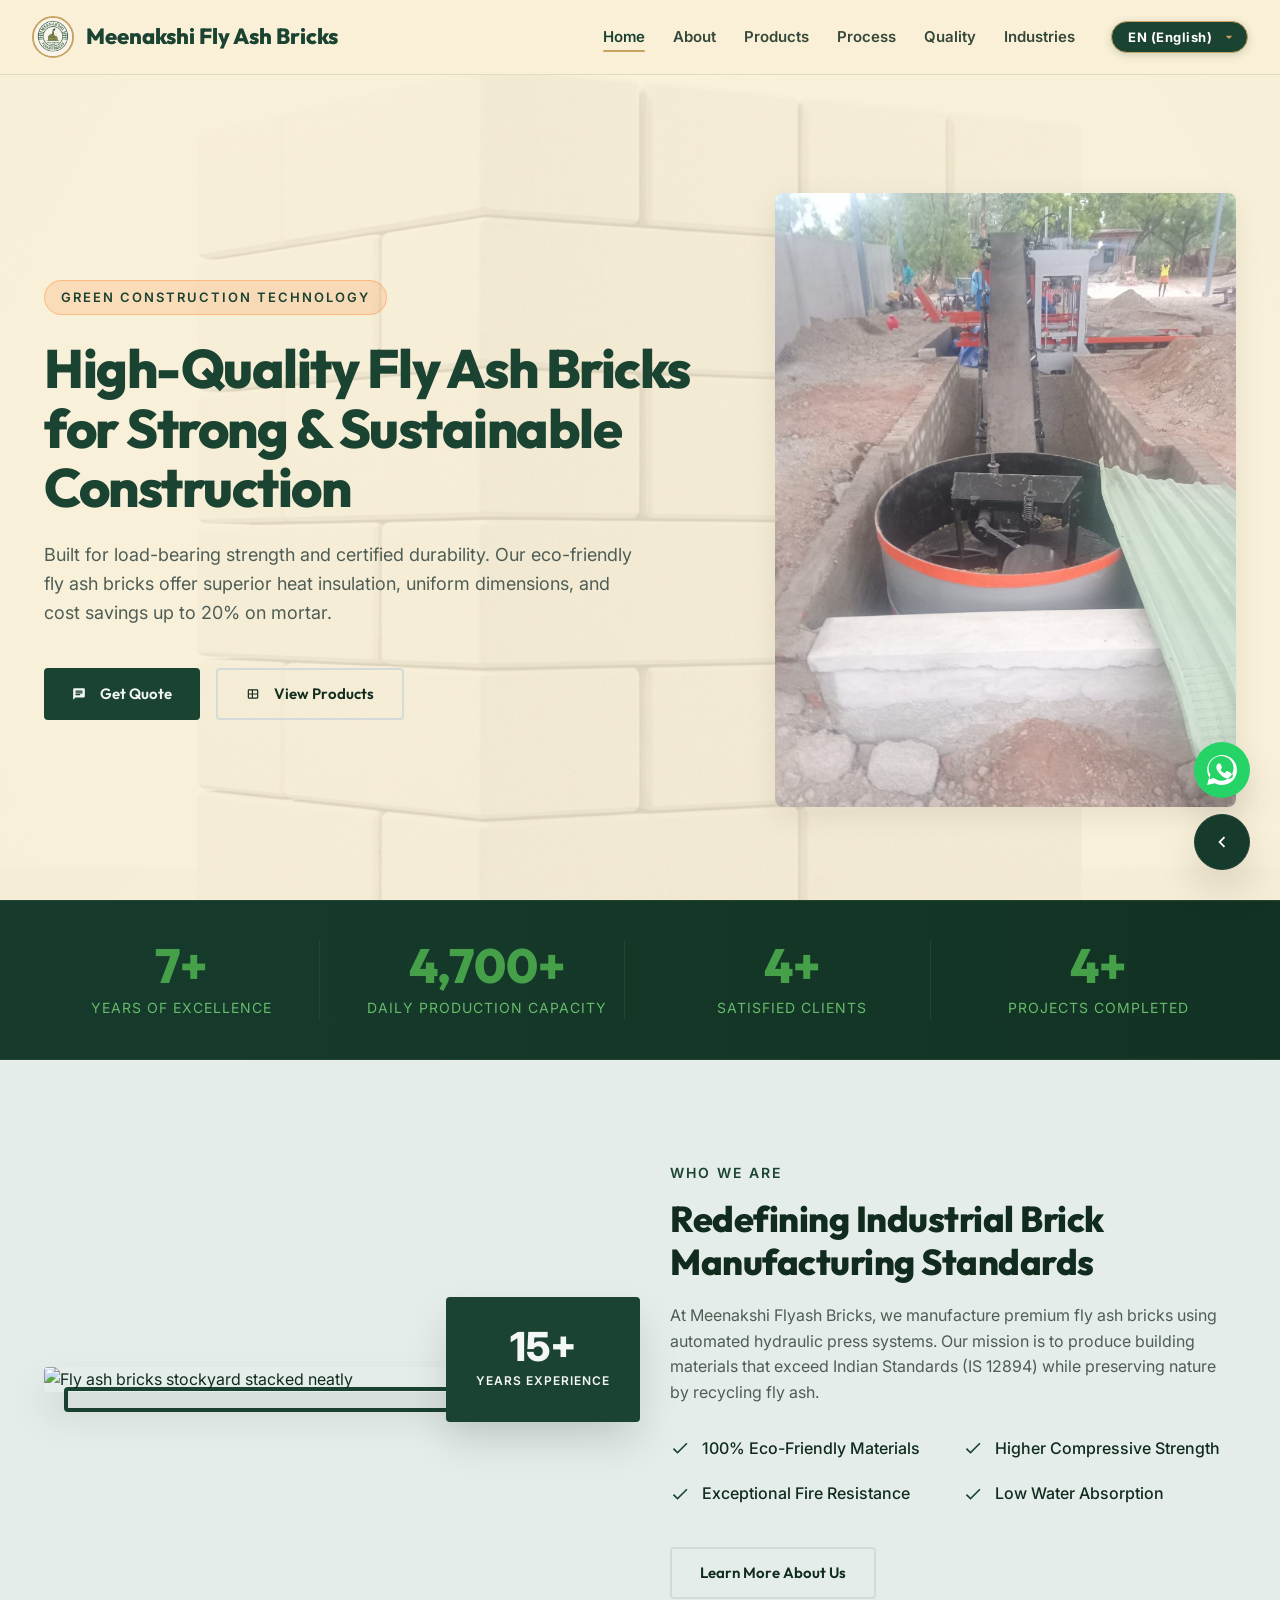
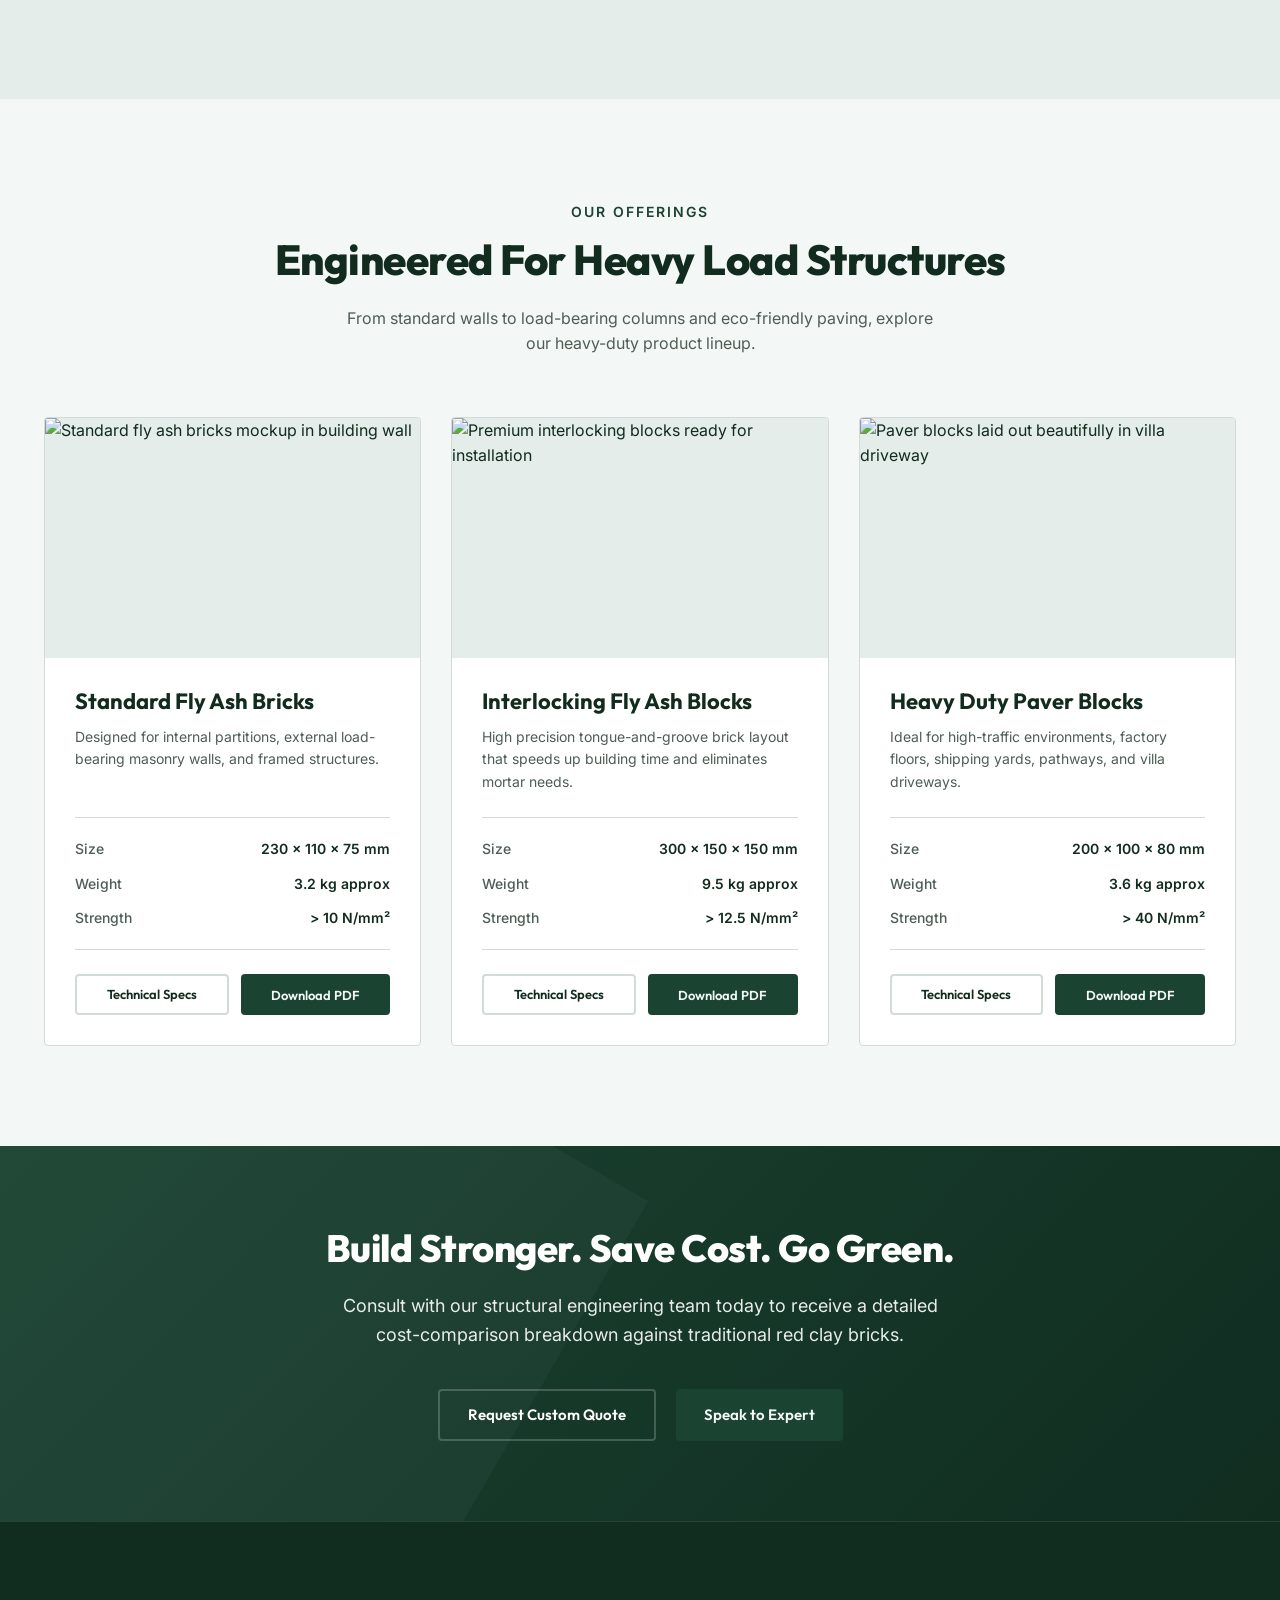
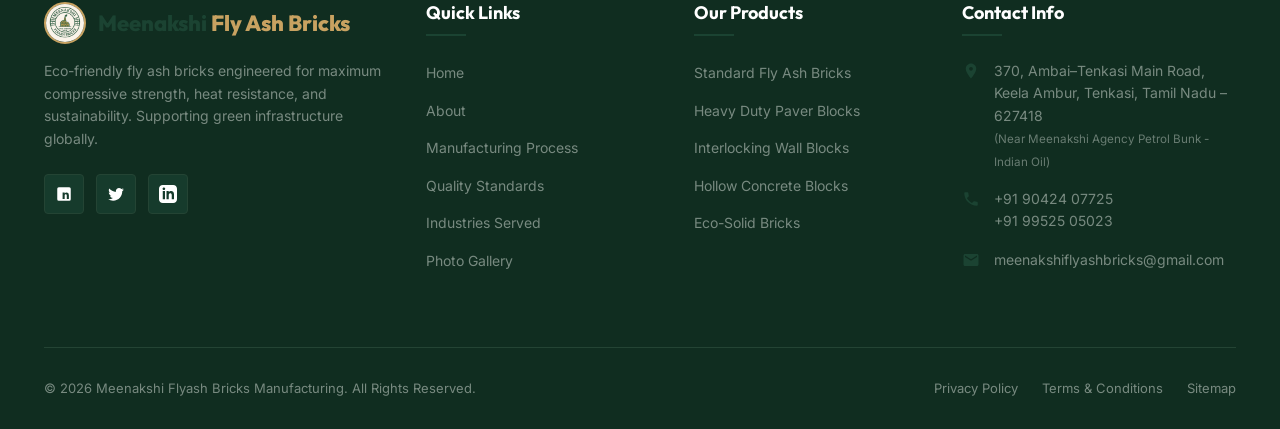
==== commit 6707a976: "localization added" ====
--- a/index.html
+++ b/index.html
@@ -83,7 +83,8 @@
 
   <!-- Sticky Navbar -->
   <header class="navbar">
-    <div class="container">
+    <div class="nav-overlay"></div>
+    <div class="container navbar-container">
       <a href="index.html" class="logo">
         <img src="images/logo.jpg" alt="Meenakshi Fly Ash Bricks Logo" class="brand-logo-img">
         <span><span data-i18n="nav.brand_name">Meenakshi</span> <span class="logo-orange" data-i18n="nav.brand_suffix">Fly Ash Bricks</span></span>
@@ -95,18 +96,14 @@
         <li><a href="process.html" data-i18n="nav.process">Process</a></li>
         <li><a href="quality.html" data-i18n="nav.quality">Quality</a></li>
         <li><a href="industries.html" data-i18n="nav.industries">Industries</a></li>
-        <li><a href="gallery.html" data-i18n="nav.gallery">Gallery</a></li>
-        <li><a href="faq.html" data-i18n="nav.faq">FAQ</a></li>
-        <li><a href="contact.html" data-i18n="nav.contact">Contact</a></li>
         <li class="lang-selector-li">
           <div class="lang-selector">
             <select class="lang-select" aria-label="Select Language">
-              <option value="en">English</option>
-              <option value="ta">தமிழ்</option>
-              <option value="hi">हिंदी</option>
-              <option value="ml">മലയാളം</option>
-              <option value="te">తెలుగు</option>
-              <option value="kn">ಕನ್ನಡ</option>
+              <option value="en">EN (English)</option>
+              <option value="ta">TA (தமிழ்)</option>
+              <option value="hi">HI (हिंदी)</option>
+              <option value="te">TE (తెలుగు)</option>
+              <option value="kn">KN (ಕನ್ನಡ)</option>
             </select>
           </div>
         </li>
--- a/css/style.css
+++ b/css/style.css
@@ -171,6 +171,24 @@
 }
 
 /* Navbar */
+/* Navbar Overlay Backdrop for Mobile */
+.nav-overlay {
+  position: fixed;
+  inset: 0;
+  background-color: rgba(17, 43, 30, 0.65);
+  backdrop-filter: blur(6px);
+  opacity: 0;
+  pointer-events: none;
+  transition: opacity var(--transition-normal);
+  z-index: 998;
+}
+
+.nav-overlay.active {
+  opacity: 1;
+  pointer-events: all;
+}
+
+/* Header Navbar */
 .navbar {
   position: fixed;
   top: 0;
@@ -178,18 +196,23 @@
   width: 100%;
   z-index: 1000;
   transition: var(--transition-normal);
-  padding: 24px 0;
+  padding: 16px 0;
+  background-color: rgba(250, 240, 215, 0.94);
+  backdrop-filter: blur(12px);
+  border-bottom: 1px solid rgba(27, 67, 50, 0.12);
 }
 
 .navbar.scrolled {
-  background-color: rgba(243, 247, 245, 0.95);
-  backdrop-filter: blur(12px);
-  box-shadow: var(--shadow-sm);
-  padding: 14px 0;
+  background-color: rgba(255, 255, 255, 0.98);
+  box-shadow: 0 4px 20px rgba(0, 0, 0, 0.08);
+  padding: 12px 0;
   border-bottom: 1px solid var(--border-light);
 }
 
-.navbar .container {
+.navbar .navbar-container {
+  width: 100%;
+  max-width: 100%;
+  padding: 0 32px;
   display: flex;
   justify-content: space-between;
   align-items: center;
@@ -198,11 +221,11 @@
 .logo {
   display: flex;
   align-items: center;
-  gap: 10px;
+  gap: 12px;
   font-family: var(--font-headings);
-  font-size: 24px;
+  font-size: 22px;
   font-weight: 800;
-  color: var(--text-light);
+  color: var(--primary);
   white-space: nowrap;
 }
 
@@ -216,27 +239,28 @@
 }
 
 .logo img, .brand-logo-img {
-  width: 40px;
-  height: 40px;
+  width: 42px;
+  height: 42px;
   border-radius: 50%;
   object-fit: cover;
   flex-shrink: 0;
+  border: 2px solid var(--accent);
 }
 
 .nav-links {
   display: flex;
   align-items: center;
-  gap: 32px;
+  gap: 28px;
   list-style: none;
 }
 
 .nav-links a {
   font-size: 15px;
-  font-weight: 500;
-  color: var(--text-light);
-  opacity: 0.85;
+  font-weight: 600;
+  color: var(--text-dark);
   position: relative;
-  padding: 8px 0;
+  padding: 6px 0;
+  transition: var(--transition-fast);
 }
 
 .nav-links a::after {
@@ -245,15 +269,15 @@
   bottom: 0;
   left: 0;
   width: 0;
-  height: 2px;
+  height: 2.5px;
   background-color: var(--accent);
+  border-radius: 2px;
   transition: var(--transition-fast);
 }
 
 .nav-links a:hover,
 .nav-links a.active {
-  opacity: 1;
-  color: #ffffff;
+  color: var(--primary);
 }
 
 .nav-links a:hover::after,
@@ -267,53 +291,50 @@
   gap: 16px;
 }
 
-/* Language Dropdown in Navbar */
+/* Stylish Language Dropdown Pill */
 .lang-selector {
   display: inline-flex;
   align-items: center;
-  margin-left: 4px;
+  margin-left: 8px;
 }
 
 .lang-select {
-  background-color: rgba(255, 255, 255, 0.12);
-  color: var(--text-light);
-  border: 1px solid rgba(255, 255, 255, 0.25);
-  border-radius: 6px;
-  padding: 6px 12px;
-  font-size: 14px;
-  font-weight: 500;
+  background-color: var(--primary);
+  color: #ffffff;
+  border: 1.5px solid var(--accent);
+  border-radius: 20px;
+  padding: 7px 16px;
+  font-size: 13px;
+  font-weight: 700;
+  letter-spacing: 0.5px;
   cursor: pointer;
   outline: none;
   transition: var(--transition-fast);
   appearance: none;
   -webkit-appearance: none;
   -moz-appearance: none;
-  background-image: url("data:image/svg+xml;charset=UTF-8,%3csvg xmlns='http://www.w3.org/2000/svg' viewBox='0 0 24 24' fill='white'%3e%3cpath d='M7 10l5 5 5-5z'/%3e%3c/svg%3e");
+  background-image: url("data:image/svg+xml;charset=UTF-8,%3csvg xmlns='http://www.w3.org/2000/svg' viewBox='0 0 24 24' fill='%23c8a261'%3e%3cpath d='M7 10l5 5 5-5z'/%3e%3c/svg%3e");
   background-repeat: no-repeat;
-  background-position: right 8px center;
+  background-position: right 10px center;
   background-size: 16px;
-  padding-right: 28px;
-}
-
-.navbar.scrolled .lang-select {
-  background-color: rgba(27, 67, 50, 0.08);
-  color: var(--text-dark);
-  border-color: var(--border-light);
-  background-image: url("data:image/svg+xml;charset=UTF-8,%3csvg xmlns='http://www.w3.org/2000/svg' viewBox='0 0 24 24' fill='%23112b1e'%3e%3cpath d='M7 10l5 5 5-5z'/%3e%3c/svg%3e");
+  padding-right: 30px;
+  box-shadow: 0 2px 8px rgba(27, 67, 50, 0.2);
 }
 
 .lang-select:hover,
 .lang-select:focus {
-  border-color: var(--accent);
-  box-shadow: 0 0 0 2px rgba(200, 162, 97, 0.3);
+  background-color: var(--primary-hover);
+  border-color: #ffffff;
+  transform: translateY(-1px);
+  box-shadow: 0 4px 12px rgba(200, 162, 97, 0.35);
 }
 
 .lang-select option {
   background-color: var(--dark-bg);
   color: #ffffff;
-  padding: 8px;
-}
-
+  font-weight: 500;
+  padding: 10px;
+}
 
 /* Menu Toggle Button */
 .menu-toggle {
@@ -1925,29 +1946,123 @@
   .section-title { font-size: 32px; }
   
   /* Navbar Mobile Layout */
-  .menu-toggle { display: flex; }
+  .navbar .navbar-container {
+    padding: 0 18px;
+  }
+
+  .logo {
+    font-size: 18px;
+  }
+
+  .brand-logo-img {
+    width: 36px;
+    height: 36px;
+  }
+  
+  .menu-toggle {
+    display: flex;
+    flex-direction: column;
+    justify-content: space-between;
+    width: 40px;
+    height: 40px;
+    padding: 10px 9px;
+    background-color: var(--primary);
+    border-radius: 8px;
+    border: 1px solid var(--accent);
+    cursor: pointer;
+    z-index: 1001;
+    transition: var(--transition-fast);
+  }
+
+  .menu-toggle:hover {
+    background-color: var(--primary-hover);
+  }
+  
+  .menu-toggle span {
+    display: block;
+    height: 2px;
+    width: 100%;
+    background-color: #ffffff;
+    border-radius: 2px;
+    transition: var(--transition-fast);
+  }
+  
+  .menu-toggle.active {
+    background-color: var(--dark-card);
+    border-color: var(--accent);
+  }
+  
+  .menu-toggle.active span:nth-child(1) { transform: rotate(45deg) translate(5px, 5px); }
+  .menu-toggle.active span:nth-child(2) { opacity: 0; }
+  .menu-toggle.active span:nth-child(3) { transform: rotate(-45deg) translate(5px, -5px); }
+
   .nav-links {
     position: fixed;
     top: 0;
     right: -100%;
     width: 300px;
+    max-width: 85vw;
     height: 100vh;
-    background-color: var(--dark-bg);
+    background: linear-gradient(180deg, #102d20 0%, #163b2c 100%);
     flex-direction: column;
-    align-items: flex-start;
-    padding: 100px 40px;
-    gap: 24px;
-    transition: var(--transition-normal);
-    box-shadow: -10px 0 30px rgba(0,0,0,0.5);
+    align-items: stretch;
+    padding: 90px 24px 40px;
+    gap: 0;
+    transition: right var(--transition-normal);
+    box-shadow: -10px 0 40px rgba(0, 0, 0, 0.5);
     z-index: 1000;
+    overflow-y: auto;
+    border-left: 1px solid rgba(200, 162, 97, 0.3);
   }
+
   .nav-links.active {
     right: 0;
   }
-  .nav-ctas { display: none; } /* Hidden in mobile navigation for spacing */
-  .menu-toggle.active span:nth-child(1) { transform: rotate(45deg) translate(6px, 6px); }
-  .menu-toggle.active span:nth-child(2) { opacity: 0; }
-  .menu-toggle.active span:nth-child(3) { transform: rotate(-45deg) translate(6px, -7px); }
+
+  .nav-links li {
+    width: 100%;
+    border-bottom: 1px solid rgba(255, 255, 255, 0.08);
+  }
+
+  .nav-links a {
+    display: block;
+    font-size: 17px;
+    font-weight: 600;
+    color: rgba(255, 255, 255, 0.9);
+    padding: 14px 10px;
+    width: 100%;
+    transition: var(--transition-fast);
+  }
+
+  .nav-links a::after {
+    display: none;
+  }
+
+  .nav-links a:hover,
+  .nav-links a.active {
+    color: var(--accent);
+    padding-left: 18px;
+    background-color: rgba(255, 255, 255, 0.04);
+  }
+
+  .lang-selector-li {
+    border-bottom: none !important;
+    margin-top: 24px;
+    padding-top: 12px;
+  }
+
+  .lang-selector-li .lang-selector {
+    width: 100%;
+    margin-left: 0;
+  }
+
+  .lang-selector-li .lang-select {
+    width: 100%;
+    text-align: center;
+    padding: 10px 16px;
+    font-size: 14px;
+    background-position: right 14px center;
+  }
   
   .hero { min-height: auto; padding: 140px 0 80px; }
   .hero .container { grid-template-columns: 1fr; }
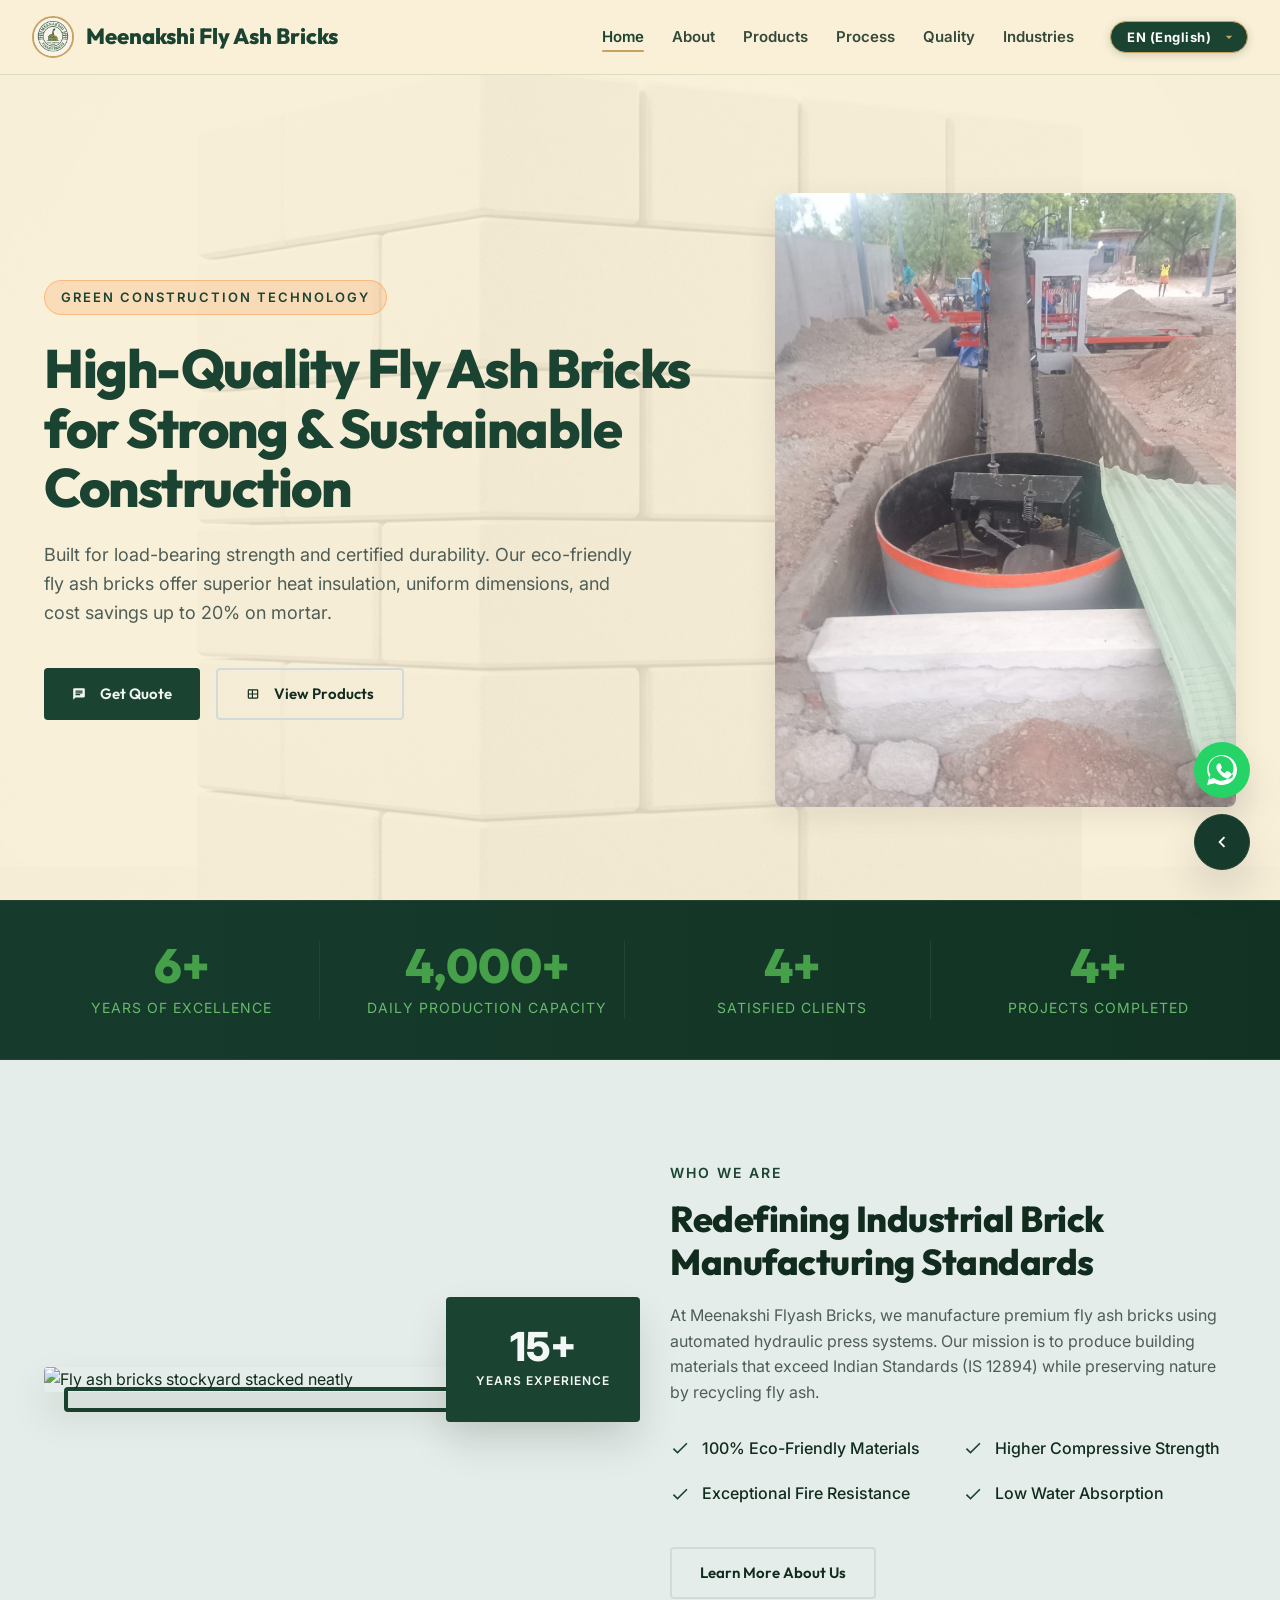
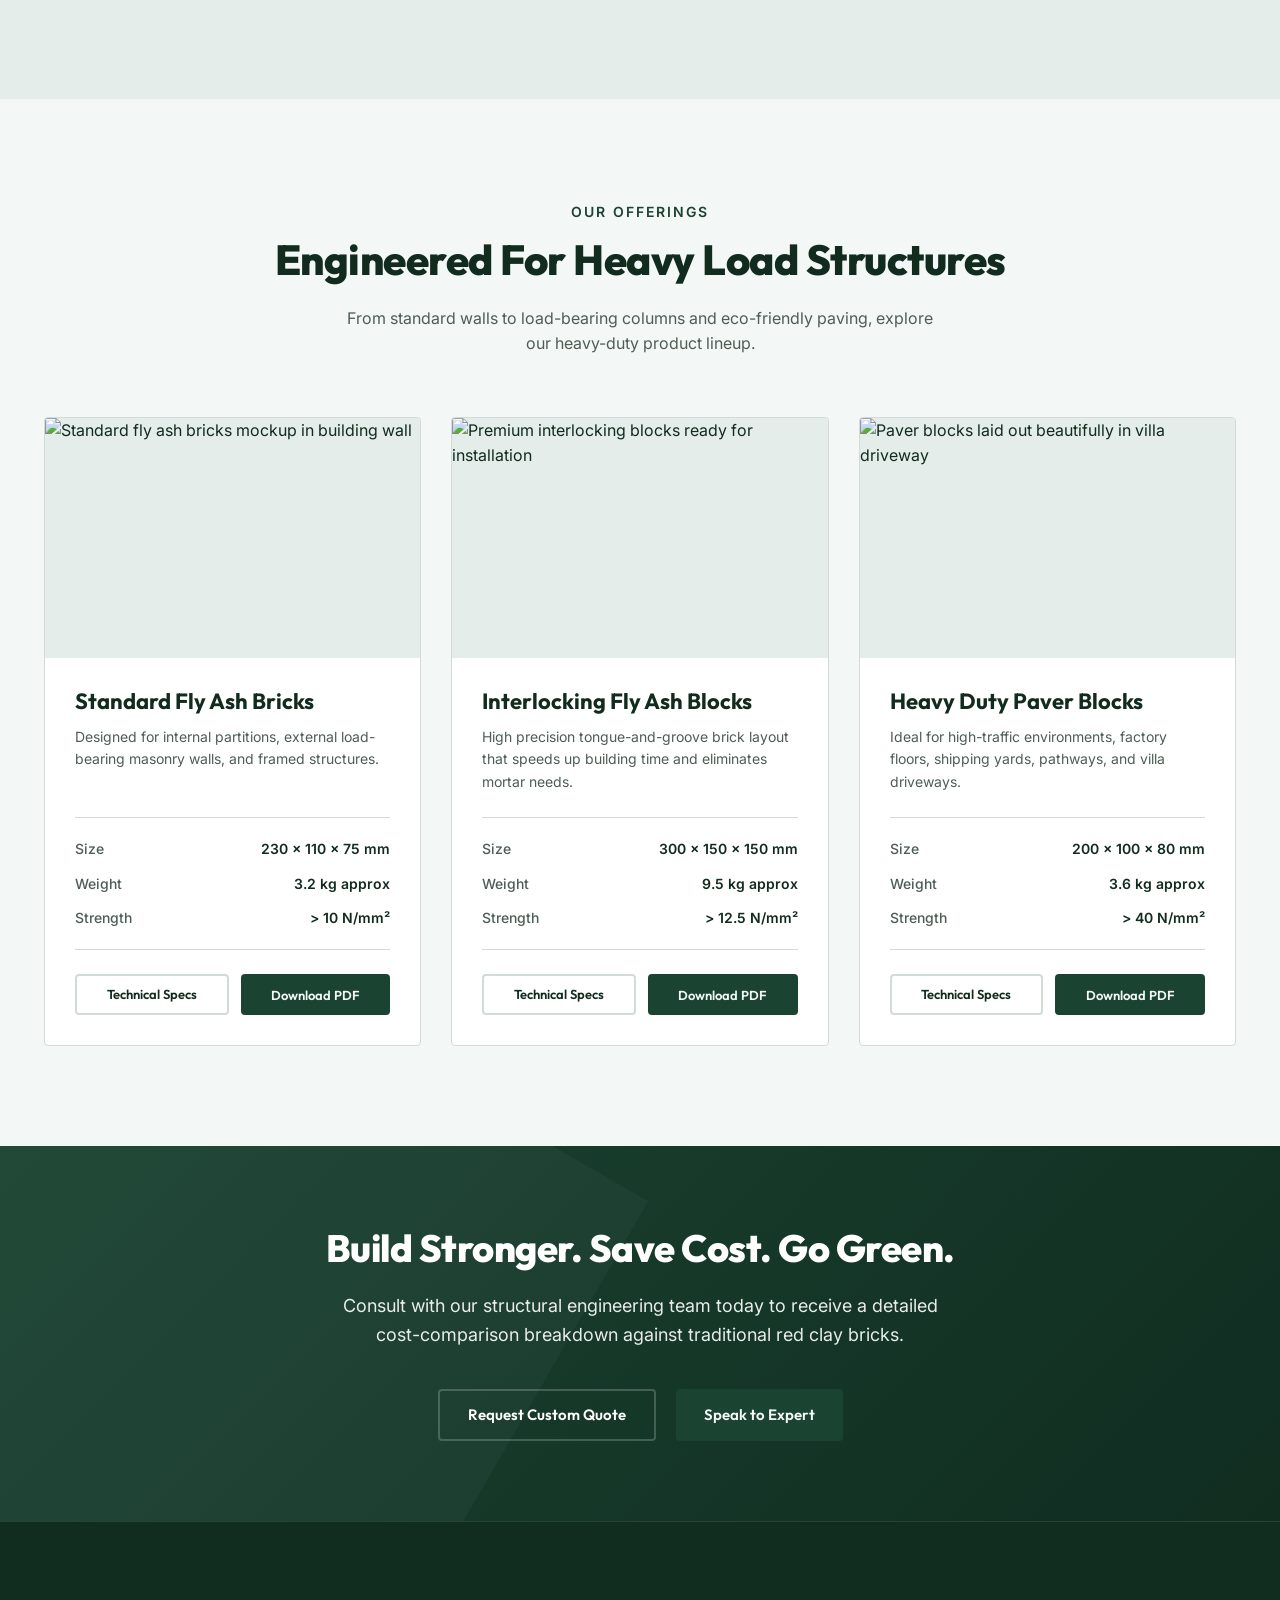
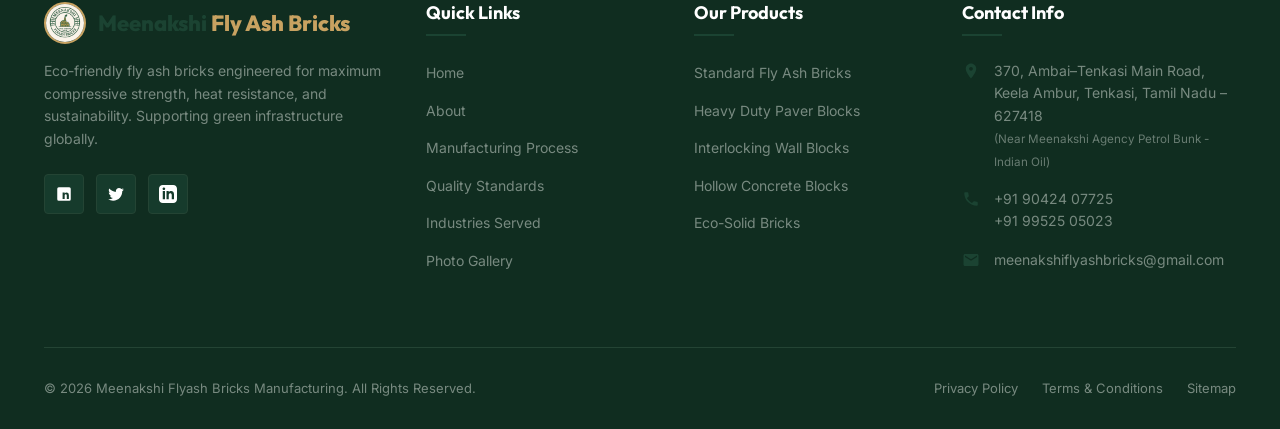
==== commit 75181522: "mobile view fixes" ====
--- a/index.html
+++ b/index.html
@@ -102,6 +102,7 @@
               <option value="en">EN (English)</option>
               <option value="ta">TA (தமிழ்)</option>
               <option value="hi">HI (हिंदी)</option>
+              <option value="ml">ML (മലയാളം)</option>
               <option value="te">TE (తెలుగు)</option>
               <option value="kn">KN (ಕನ್ನಡ)</option>
             </select>
--- a/css/style.css
+++ b/css/style.css
@@ -1962,39 +1962,48 @@
   .menu-toggle {
     display: flex;
     flex-direction: column;
-    justify-content: space-between;
-    width: 40px;
-    height: 40px;
-    padding: 10px 9px;
-    background-color: var(--primary);
+    justify-content: center;
+    align-items: center;
+    gap: 5px;
+    width: 42px;
+    height: 42px;
+    padding: 8px;
+    background-color: var(--accent);
+    border: 1.5px solid var(--primary);
     border-radius: 8px;
-    border: 1px solid var(--accent);
     cursor: pointer;
     z-index: 1001;
     transition: var(--transition-fast);
+    box-shadow: 0 2px 8px rgba(0, 0, 0, 0.12);
   }
 
   .menu-toggle:hover {
-    background-color: var(--primary-hover);
+    background-color: var(--accent-hover);
+    transform: scale(1.05);
   }
   
   .menu-toggle span {
     display: block;
-    height: 2px;
-    width: 100%;
-    background-color: #ffffff;
+    height: 3px;
+    width: 22px;
+    background-color: var(--primary);
     border-radius: 2px;
+    flex-shrink: 0;
     transition: var(--transition-fast);
   }
   
   .menu-toggle.active {
-    background-color: var(--dark-card);
+    background-color: var(--primary);
     border-color: var(--accent);
   }
+
+  .menu-toggle.active span {
+    background-color: var(--accent);
+  }
   
-  .menu-toggle.active span:nth-child(1) { transform: rotate(45deg) translate(5px, 5px); }
-  .menu-toggle.active span:nth-child(2) { opacity: 0; }
-  .menu-toggle.active span:nth-child(3) { transform: rotate(-45deg) translate(5px, -5px); }
+  .menu-toggle.active span:nth-child(1) { transform: translateY(8px) rotate(45deg); }
+  .menu-toggle.active span:nth-child(2) { opacity: 0; transform: scaleX(0); }
+  .menu-toggle.active span:nth-child(3) { transform: translateY(-8px) rotate(-45deg); }
 
   .nav-links {
     position: fixed;
@@ -2026,10 +2035,10 @@
 
   .nav-links a {
     display: block;
-    font-size: 17px;
-    font-weight: 600;
-    color: rgba(255, 255, 255, 0.9);
-    padding: 14px 10px;
+    font-size: 18px;
+    font-weight: 700;
+    color: var(--accent) !important; /* Bright golden color for mobile menu links */
+    padding: 14px 12px;
     width: 100%;
     transition: var(--transition-fast);
   }
@@ -2040,9 +2049,10 @@
 
   .nav-links a:hover,
   .nav-links a.active {
-    color: var(--accent);
-    padding-left: 18px;
-    background-color: rgba(255, 255, 255, 0.04);
+    color: #ffffff !important;
+    padding-left: 20px;
+    background-color: rgba(200, 162, 97, 0.15);
+    border-radius: 6px;
   }
 
   .lang-selector-li {
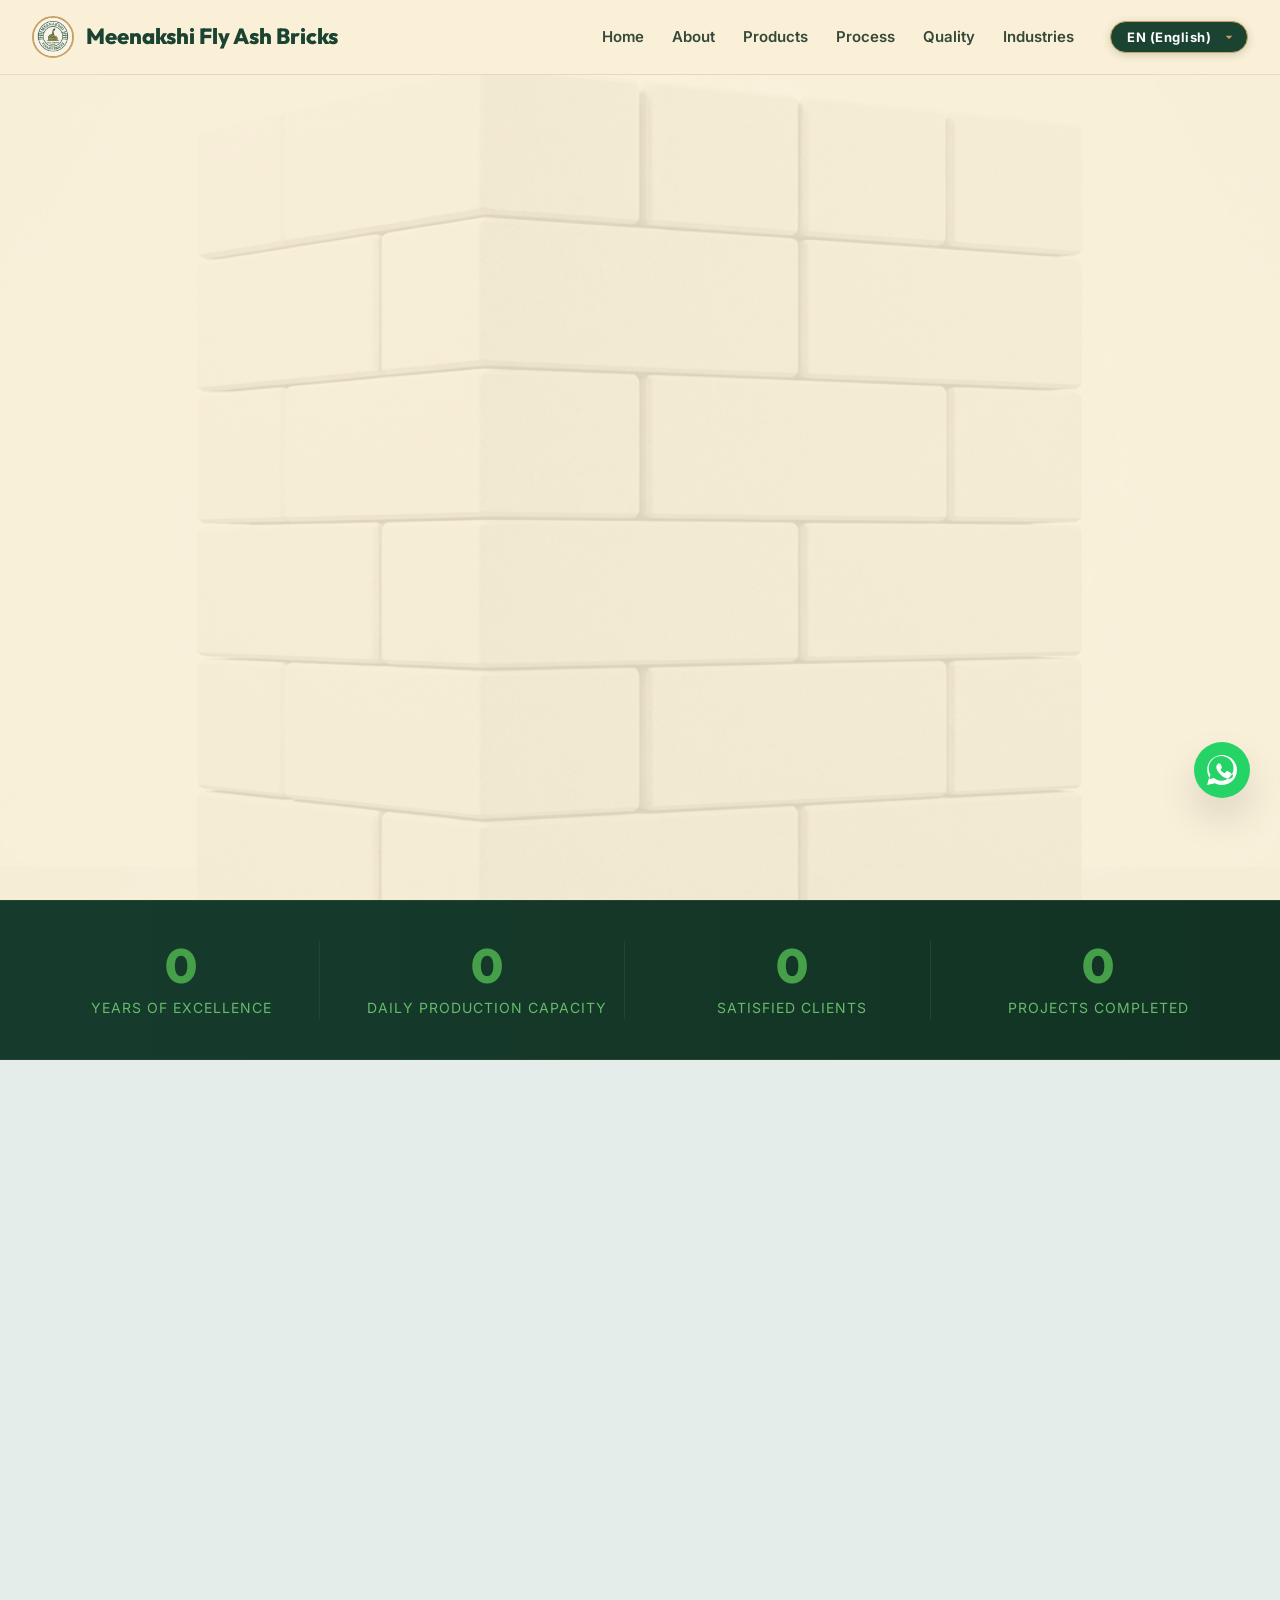
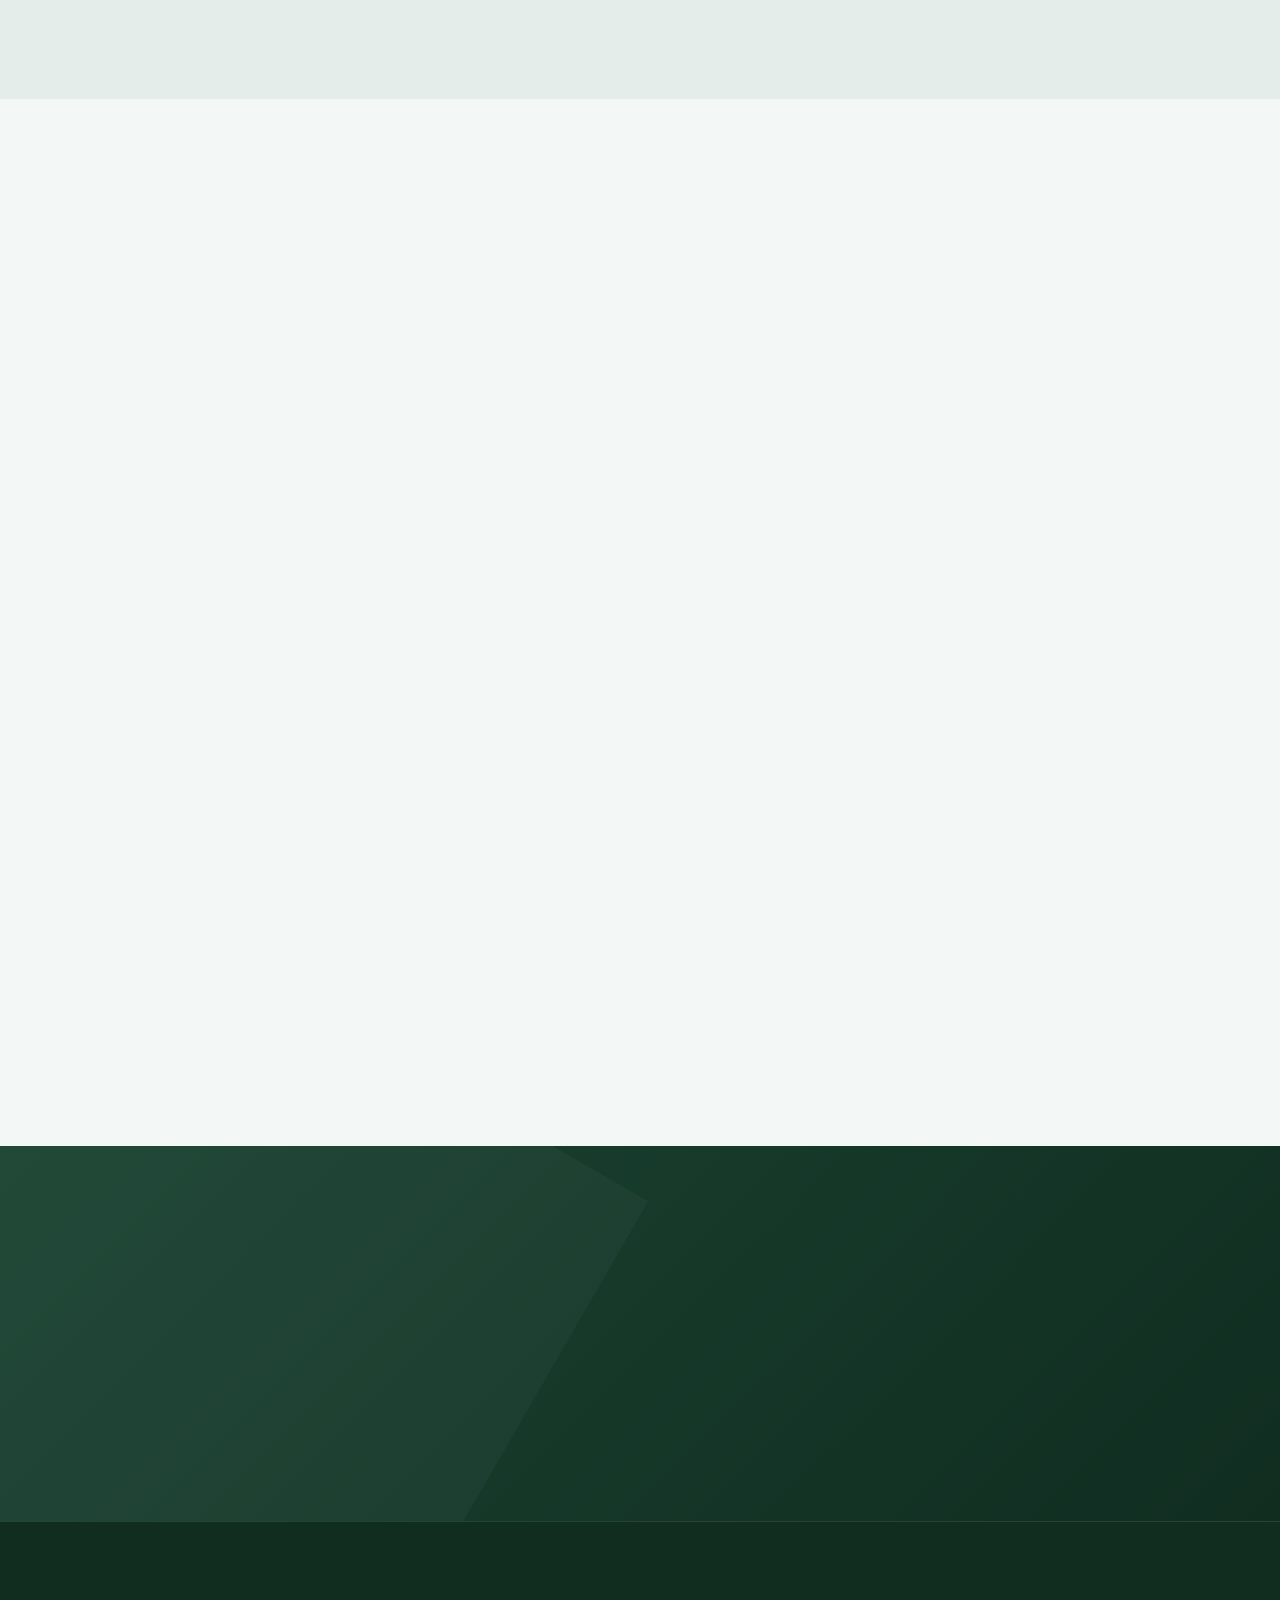
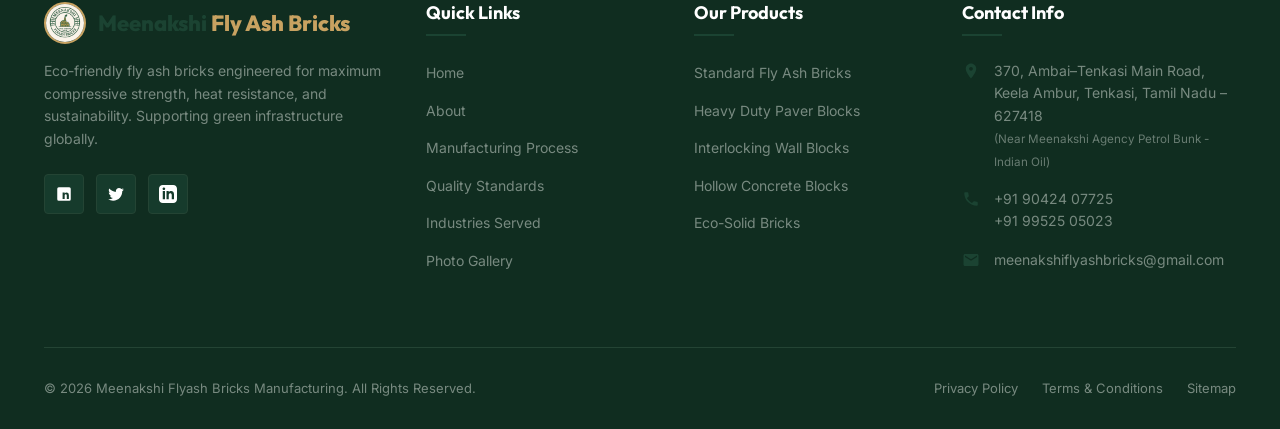
==== commit b203096b: "menuitem fixes 1" ====
--- a/index.html
+++ b/index.html
@@ -20,6 +20,7 @@
   <meta name="twitter:image" content="https://meenatchi-dev.github.io/fly-ash-bricks/images/logo.jpg">
   <link rel="stylesheet" href="css/style.css">
   <script src="js/main.js" defer></script>
+  <script src="js/components.js" defer></script>
   <script src="js/i18n.js" defer></script>
 
   <!-- Favicon -->
--- a/css/style.css
+++ b/css/style.css
@@ -2033,26 +2033,30 @@
     border-bottom: 1px solid rgba(255, 255, 255, 0.08);
   }
 
-  .nav-links a {
+  /* Mobile Menu Item Golden Text Styling */
+  .navbar .nav-links a,
+  .navbar .nav-links a:link,
+  .navbar .nav-links a:visited {
     display: block;
     font-size: 18px;
     font-weight: 700;
-    color: var(--accent) !important; /* Bright golden color for mobile menu links */
-    padding: 14px 12px;
+    color: #e4b869 !important; /* Rich Golden color */
+    padding: 14px 14px;
     width: 100%;
     transition: var(--transition-fast);
   }
 
-  .nav-links a::after {
+  .navbar .nav-links a::after {
     display: none;
   }
 
-  .nav-links a:hover,
-  .nav-links a.active {
+  .navbar .nav-links a:hover,
+  .navbar .nav-links a.active {
     color: #ffffff !important;
-    padding-left: 20px;
-    background-color: rgba(200, 162, 97, 0.15);
-    border-radius: 6px;
+    background-color: rgba(228, 184, 105, 0.22) !important;
+    border-left: 4px solid #e4b869 !important;
+    padding-left: 18px;
+    border-radius: 4px;
   }
 
   .lang-selector-li {
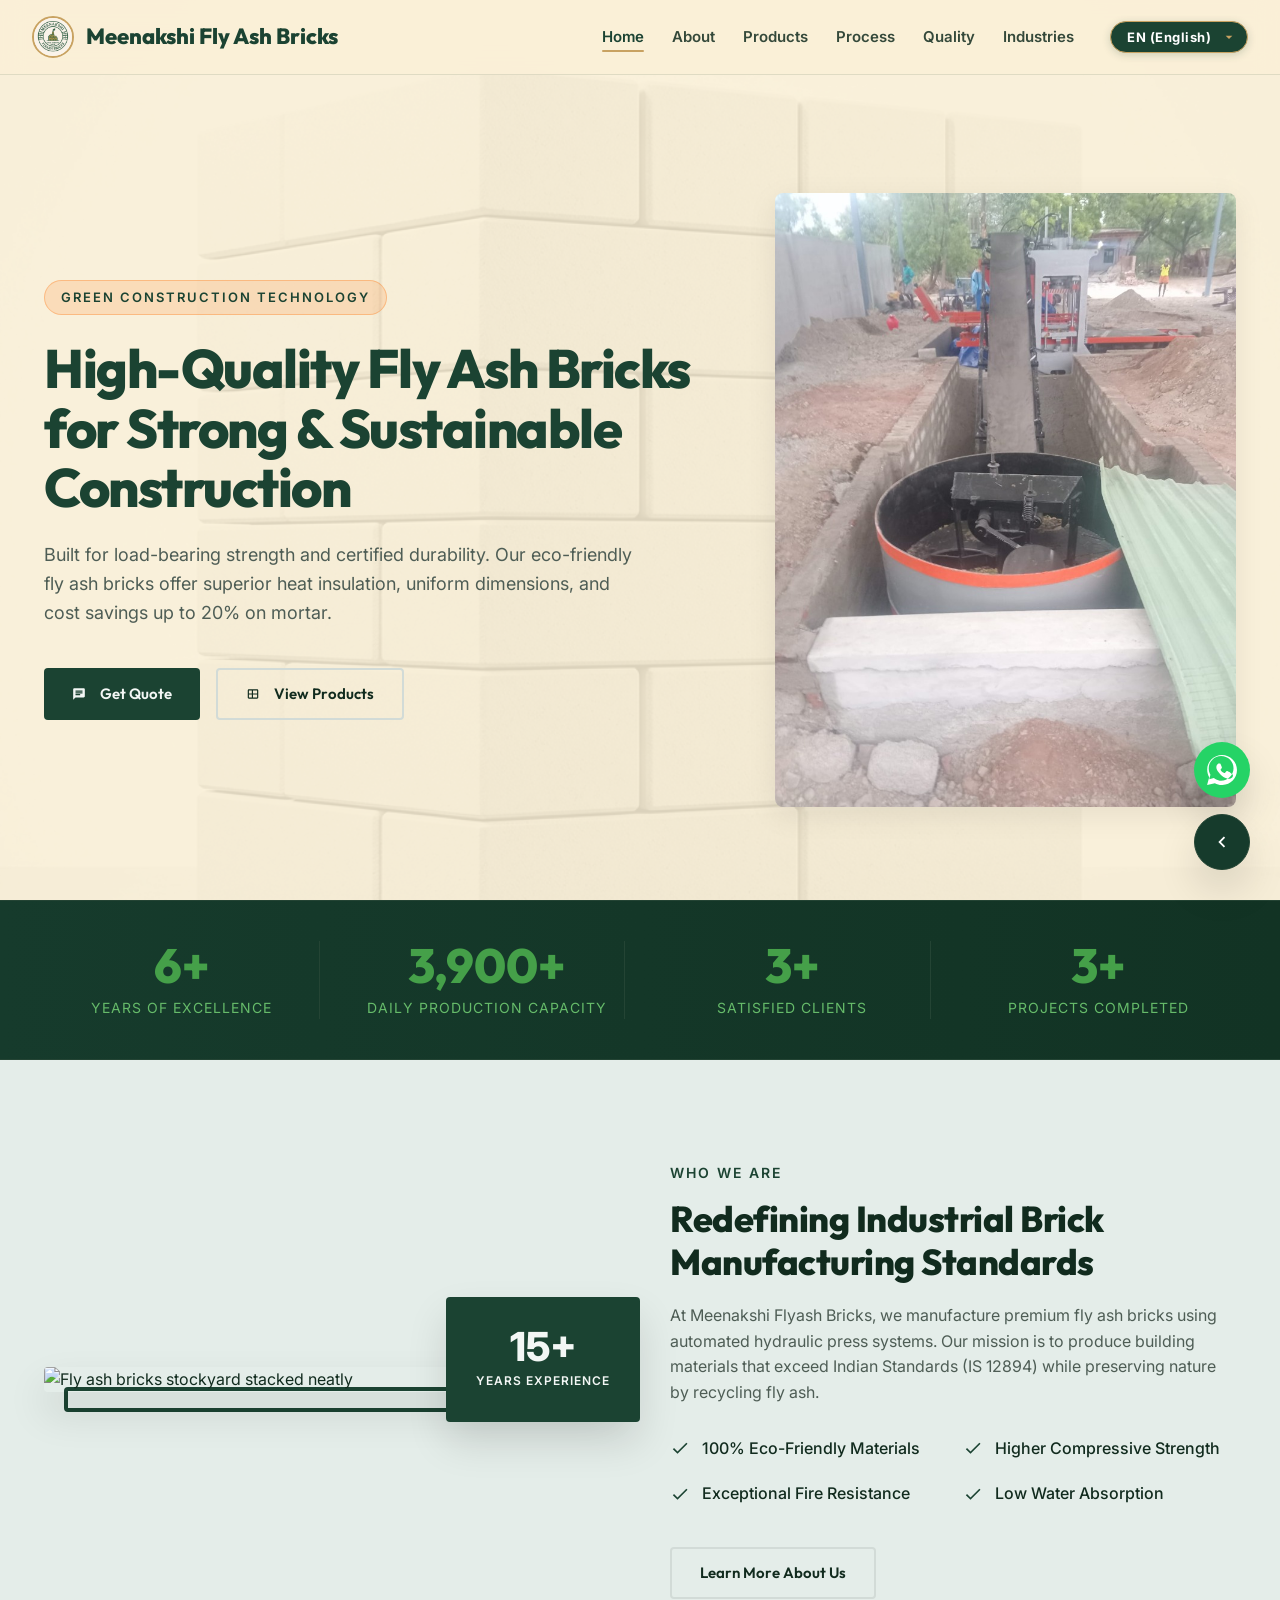
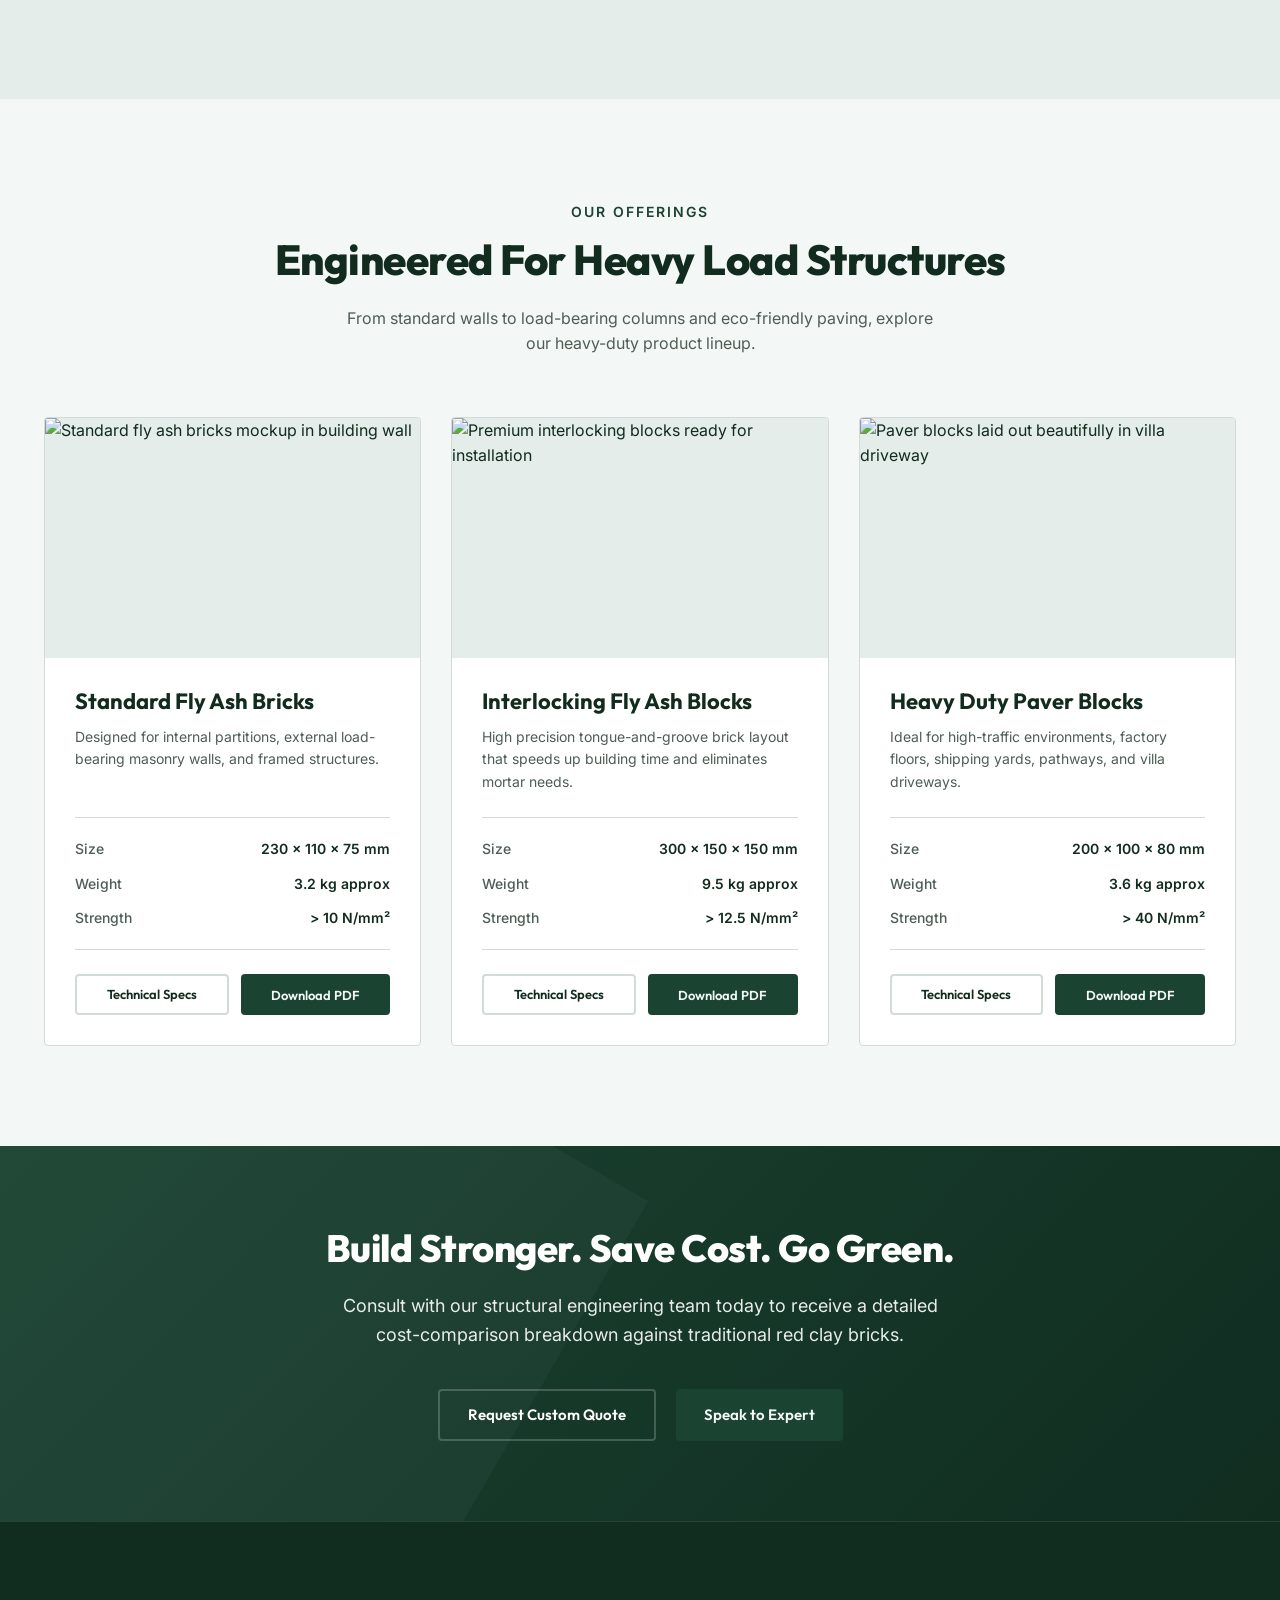
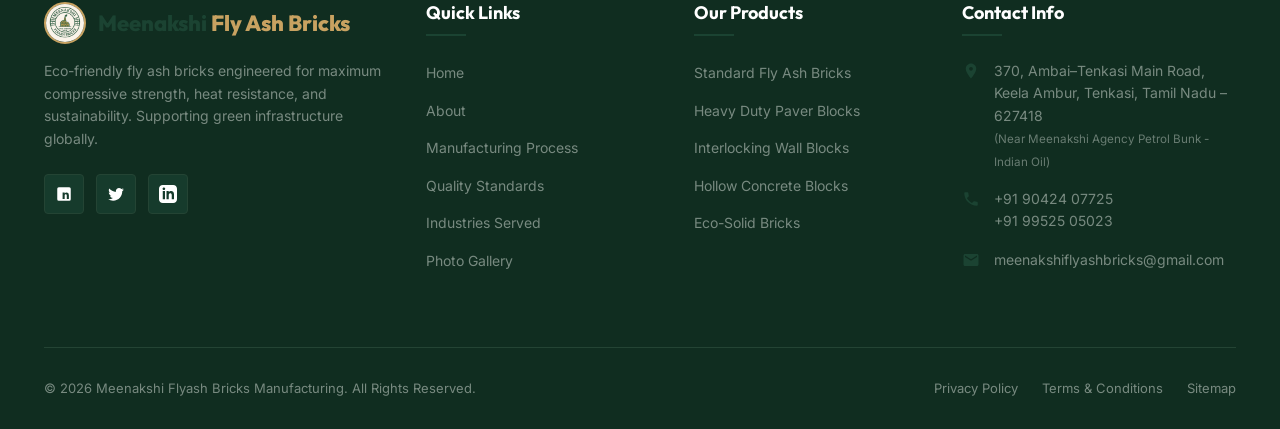
==== commit 17be3d90: "header changes" ====
--- a/index.html
+++ b/index.html
@@ -18,7 +18,7 @@
   <meta name="twitter:title" content="Meenakshi Flyash Bricks | Premium Fly Ash Brick Manufacturers &amp; Suppliers">
   <meta name="twitter:description" content="Meenakshi Flyash Bricks manufactures premium fly ash bricks, interlocking bricks, and paver blocks. Trust in every brick. Get a free quote.">
   <meta name="twitter:image" content="https://meenatchi-dev.github.io/fly-ash-bricks/images/logo.jpg">
-  <link rel="stylesheet" href="css/style.css">
+  <link rel="stylesheet" href="css/style.css?v=1.1.0">
   <script src="js/main.js" defer></script>
   <script src="js/components.js" defer></script>
   <script src="js/i18n.js" defer></script>
@@ -83,7 +83,7 @@
 <body class="home-page">
 
   <!-- Sticky Navbar -->
-  <header class="navbar">
+  <header class="navbar" data-component="header">
     <div class="nav-overlay"></div>
     <div class="container navbar-container">
       <a href="index.html" class="logo">
@@ -337,7 +337,7 @@
   </section>
 
   <!-- Footer -->
-  <footer class="footer">
+  <footer class="footer" data-component="footer">
     <div class="container">
       <div class="footer-grid">
         <div class="footer-col footer-about">
--- a/css/style.css
+++ b/css/style.css
@@ -1,3 +1,4 @@
+/* Meenakshi Fly Ash Bricks - Master Stylesheet (Version: 1.1.0) */
 @import url('https://fonts.googleapis.com/css2?family=Inter:wght@300;400;500;600;700&family=Outfit:wght@300;400;500;600;700;800&display=swap');
 
 :root {
@@ -2033,30 +2034,63 @@
     border-bottom: 1px solid rgba(255, 255, 255, 0.08);
   }
 
-  /* Mobile Menu Item Golden Text Styling */
+  /* Mobile Menu Item Golden Text Styling - Comprehensive Fallback for index.html & subpages */
+  .nav-links a,
+  .nav-links a:link,
+  .nav-links a:visited,
+  .nav-links li a,
+  .nav-links li a:link,
+  .nav-links li a:visited,
   .navbar .nav-links a,
   .navbar .nav-links a:link,
-  .navbar .nav-links a:visited {
-    display: block;
-    font-size: 18px;
-    font-weight: 700;
-    color: #e4b869 !important; /* Rich Golden color */
-    padding: 14px 14px;
-    width: 100%;
-    transition: var(--transition-fast);
+  .navbar .nav-links a:visited,
+  .navbar .nav-links li a,
+  .navbar .nav-links li a:link,
+  .navbar .nav-links li a:visited,
+  body .nav-links a,
+  body .nav-links li a {
+    display: block !important;
+    font-size: 18px !important;
+    font-weight: 700 !important;
+    color: #e4b869 !important; /* Bright Golden text for all drawer items */
+    padding: 14px 16px !important;
+    width: 100% !important;
+    text-decoration: none !important;
+    transition: var(--transition-fast) !important;
   }
 
+  .nav-links a::after,
   .navbar .nav-links a::after {
-    display: none;
+    display: none !important;
   }
 
+  .nav-links a:hover,
+  .nav-links a:focus,
+  .nav-links a.active,
+  .nav-links a.active:link,
+  .nav-links a.active:visited,
+  .nav-links li a:hover,
+  .nav-links li a:focus,
+  .nav-links li a.active,
+  .nav-links li a.active:link,
+  .nav-links li a.active:visited,
   .navbar .nav-links a:hover,
-  .navbar .nav-links a.active {
-    color: #ffffff !important;
-    background-color: rgba(228, 184, 105, 0.22) !important;
-    border-left: 4px solid #e4b869 !important;
-    padding-left: 18px;
-    border-radius: 4px;
+  .navbar .nav-links a:focus,
+  .navbar .nav-links a.active,
+  .navbar .nav-links a.active:link,
+  .navbar .nav-links a.active:visited,
+  .navbar .nav-links li a:hover,
+  .navbar .nav-links li a:focus,
+  .navbar .nav-links li a.active,
+  .navbar .nav-links li a.active:link,
+  .navbar .nav-links li a.active:visited,
+  body .nav-links a.active,
+  body .nav-links a:hover {
+    color: #ffffff !important; /* Crisp white text for active/hover item */
+    background-color: rgba(228, 184, 105, 0.22) !important; /* Gold highlight background */
+    border-left: 4px solid #e4b869 !important; /* Left gold accent bar */
+    padding-left: 20px !important;
+    border-radius: 4px !important;
   }
 
   .lang-selector-li {
@@ -2226,3 +2260,68 @@
   height: 100%;
   object-fit: cover;
 }
+
+/* --- Breadcrumbs Header Banner --- */
+.breadcrumbs {
+  background-color: var(--primary);
+  background-image: linear-gradient(135deg, #102d20 0%, #1b4332 100%);
+  padding: 135px 0 45px; /* Generous top padding to clear fixed header navbar */
+  color: var(--white);
+  border-bottom: 3px solid var(--accent);
+}
+
+.breadcrumbs h1 {
+  font-size: 36px;
+  font-weight: 800;
+  color: #ffffff;
+  margin-bottom: 12px;
+  font-family: var(--font-headings);
+}
+
+.breadcrumbs-list {
+  display: flex;
+  align-items: center;
+  gap: 12px;
+  list-style: none;
+  font-size: 15px;
+  font-weight: 600;
+}
+
+.breadcrumbs-list li a,
+.breadcrumbs-list li a:link,
+.breadcrumbs-list li a:visited {
+  color: rgba(255, 255, 255, 0.85);
+  transition: var(--transition-fast);
+  text-decoration: none;
+}
+
+.breadcrumbs-list li a:hover {
+  color: #ffffff;
+  text-decoration: underline;
+}
+
+.breadcrumbs-separator {
+  color: rgba(200, 162, 97, 0.6);
+  font-weight: 400;
+}
+
+.breadcrumbs-separator::after {
+  content: '/';
+  margin: 0 4px;
+}
+
+.breadcrumbs-current,
+.breadcrumbs-list li.breadcrumbs-current,
+.breadcrumbs-list li.active {
+  color: #e4b869 !important; /* Vibrant Gold for Active Breadcrumb */
+  font-weight: 700;
+}
+
+@media (max-width: 768px) {
+  .breadcrumbs {
+    padding: 110px 0 35px;
+  }
+  .breadcrumbs h1 {
+    font-size: 28px;
+  }
+}
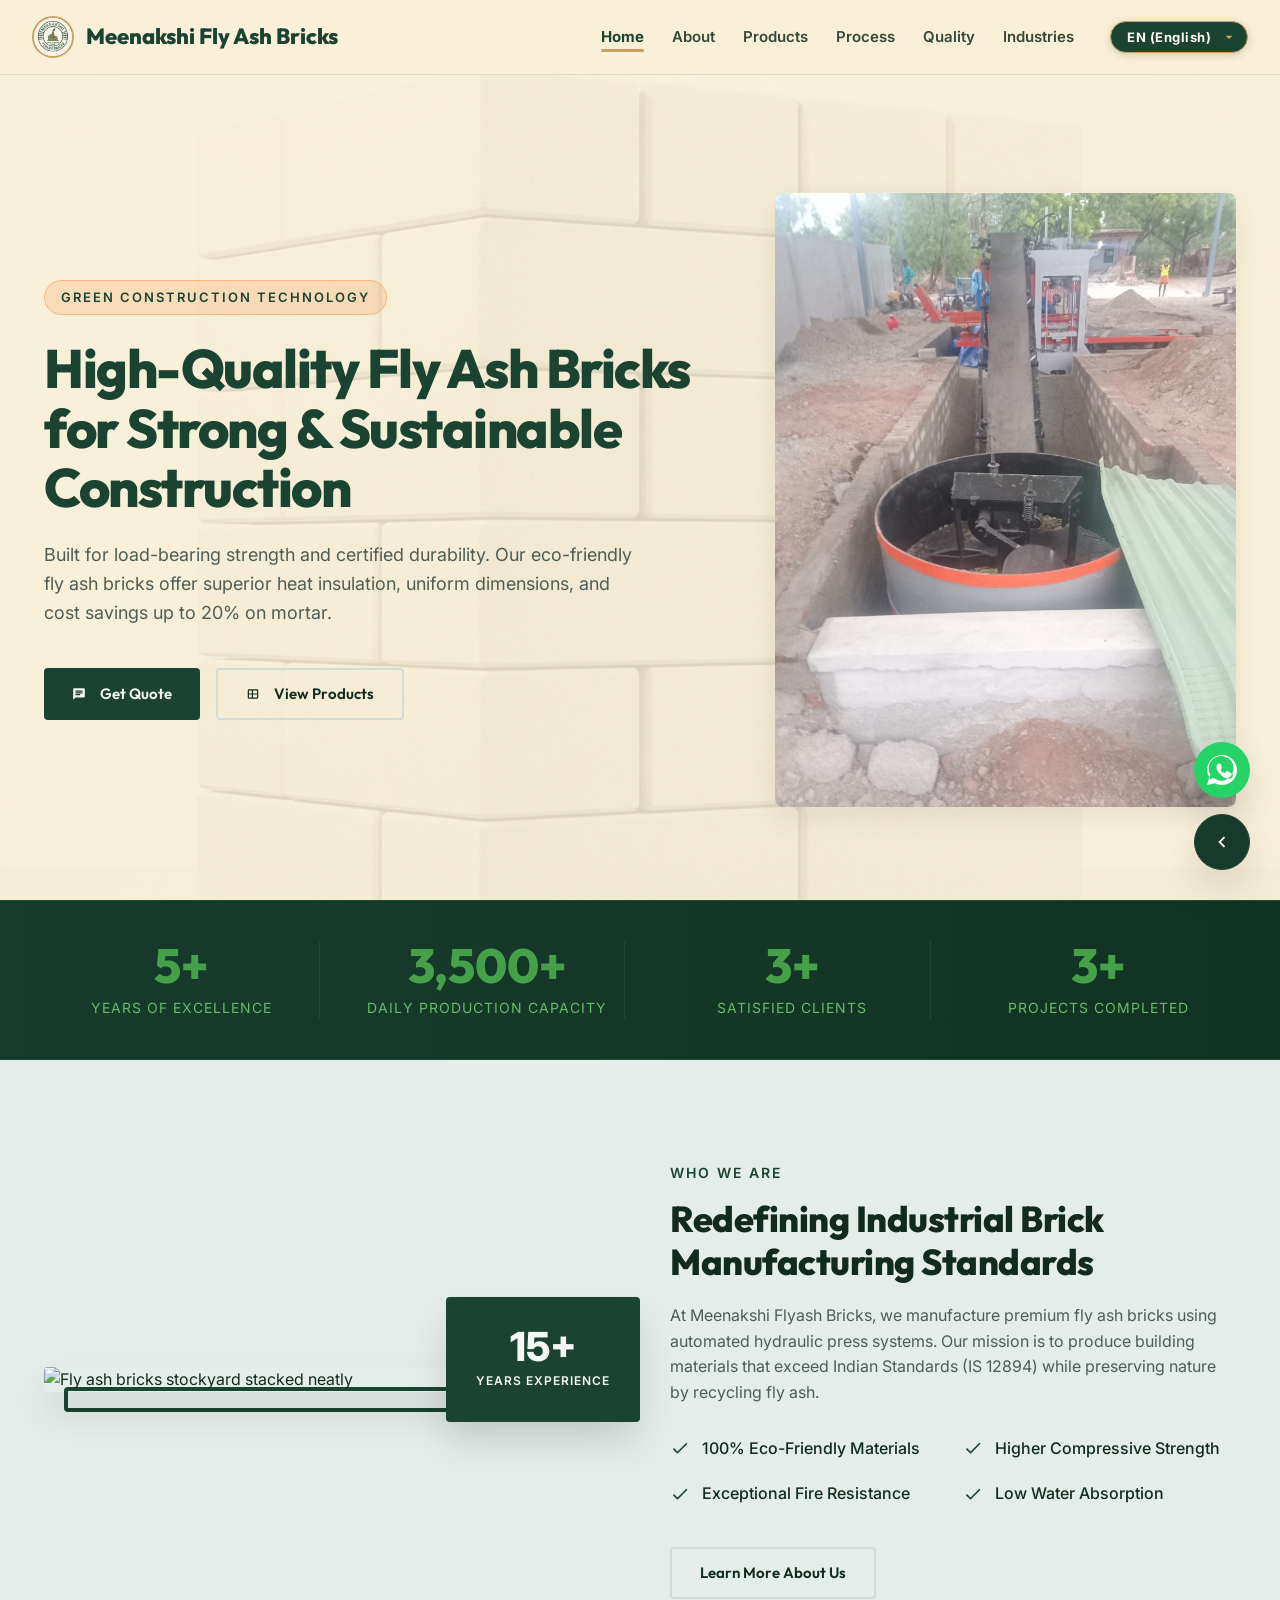
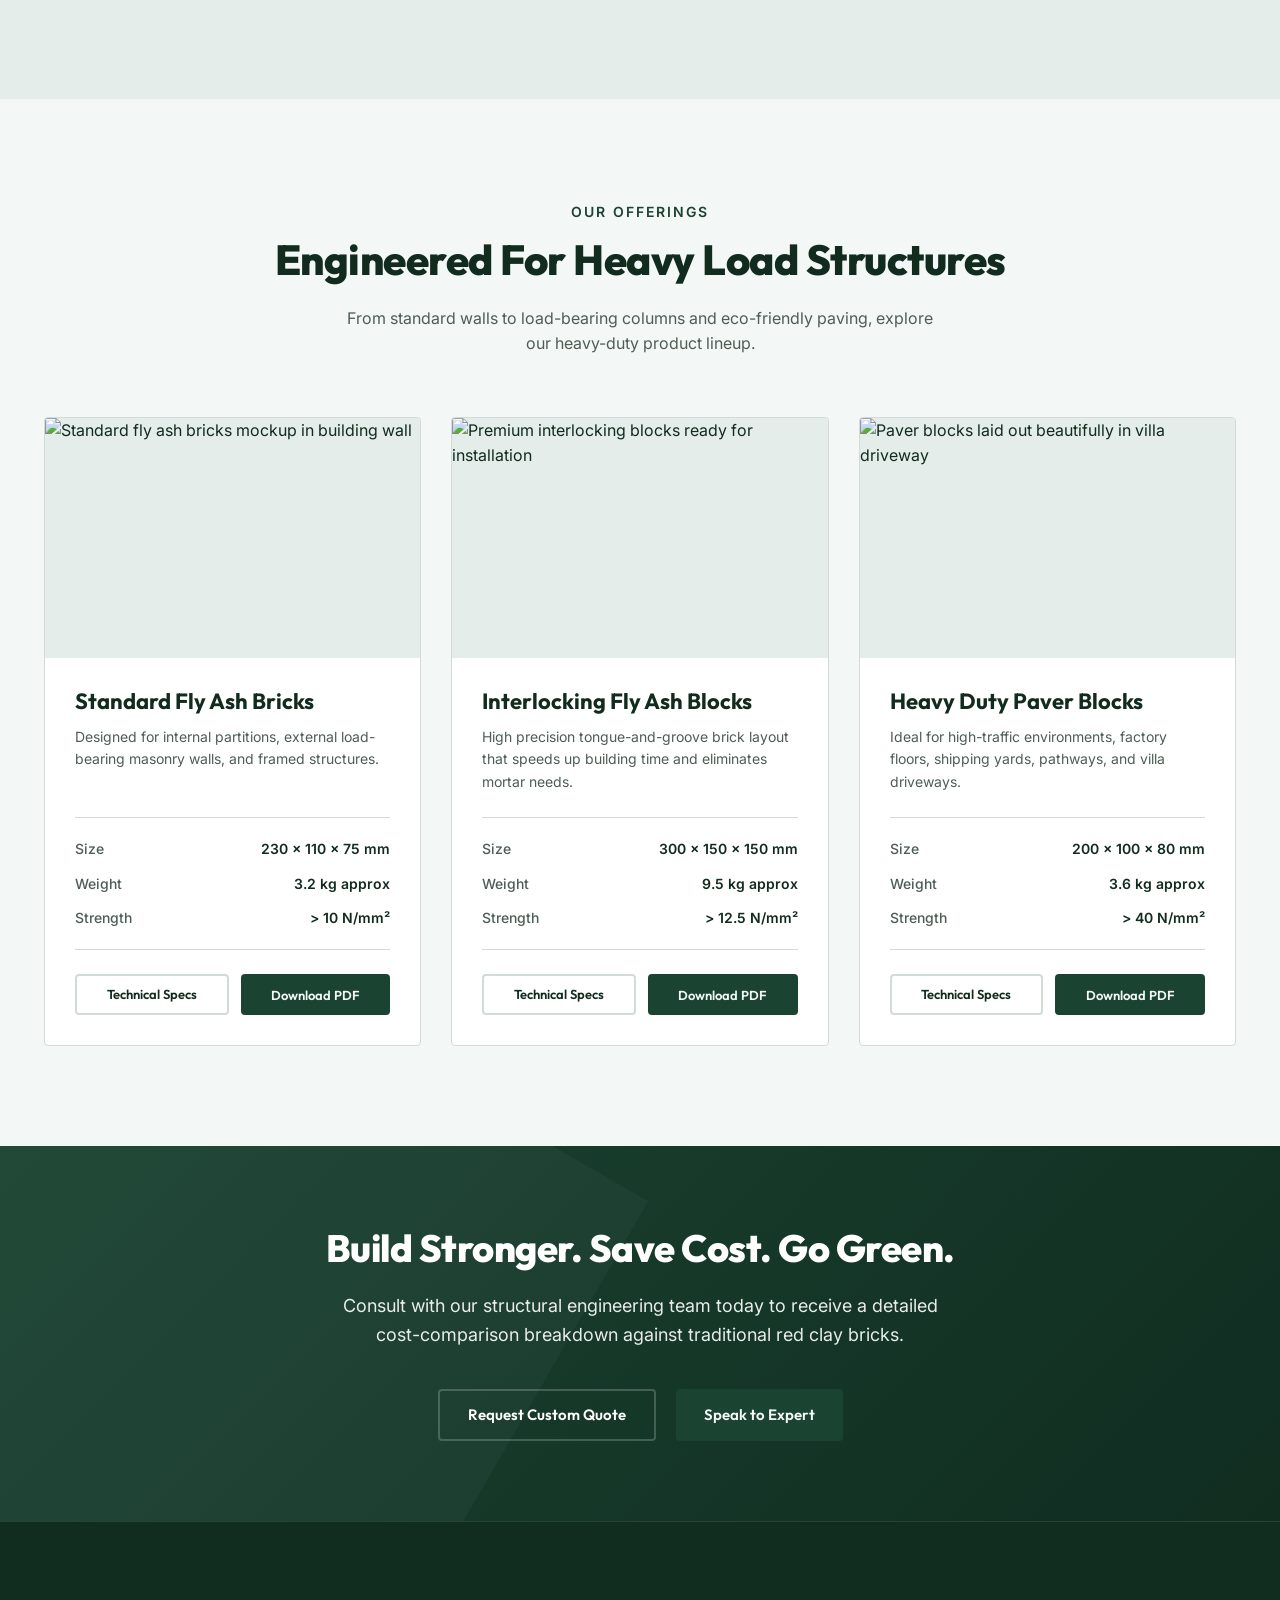
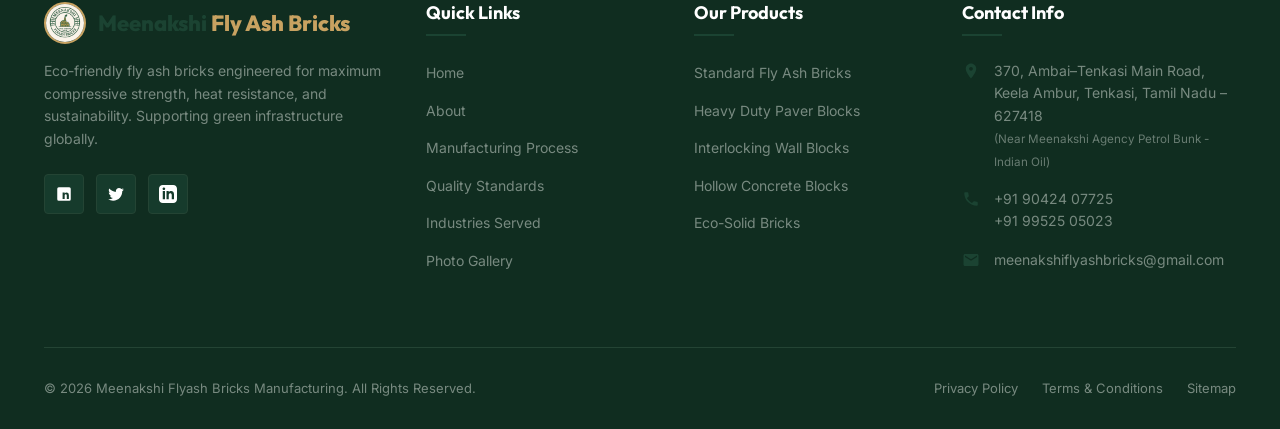
==== commit 5ced4b41: "menu issues fixes" ====
--- a/index.html
+++ b/index.html
@@ -18,7 +18,7 @@
   <meta name="twitter:title" content="Meenakshi Flyash Bricks | Premium Fly Ash Brick Manufacturers &amp; Suppliers">
   <meta name="twitter:description" content="Meenakshi Flyash Bricks manufactures premium fly ash bricks, interlocking bricks, and paver blocks. Trust in every brick. Get a free quote.">
   <meta name="twitter:image" content="https://meenatchi-dev.github.io/fly-ash-bricks/images/logo.jpg">
-  <link rel="stylesheet" href="css/style.css?v=1.1.0">
+  <link rel="stylesheet" href="css/style.css?v=1.1.5">
   <script src="js/main.js" defer></script>
   <script src="js/components.js" defer></script>
   <script src="js/i18n.js" defer></script>
--- a/css/style.css
+++ b/css/style.css
@@ -1,4 +1,4 @@
-/* Meenakshi Fly Ash Bricks - Master Stylesheet (Version: 1.1.0) */
+/* Meenakshi Fly Ash Bricks - Master Stylesheet (Version: 1.1.5) */
 @import url('https://fonts.googleapis.com/css2?family=Inter:wght@300;400;500;600;700&family=Outfit:wght@300;400;500;600;700;800&display=swap');
 
 :root {
@@ -47,6 +47,9 @@
   scroll-behavior: smooth;
   font-size: 16px;
   -webkit-text-size-adjust: 100%;
+  overflow-x: hidden;
+  width: 100%;
+  max-width: 100vw;
 }
 
 body {
@@ -55,6 +58,9 @@
   color: var(--text-dark);
   line-height: 1.6;
   overflow-x: hidden;
+  width: 100%;
+  max-width: 100vw;
+  position: relative;
 }
 
 h1, h2, h3, h4, h5, h6 {
@@ -92,6 +98,8 @@
 
 .section {
   padding: 100px 0;
+  overflow-x: hidden;
+  max-width: 100vw;
 }
 
 .section-dark {
@@ -276,14 +284,20 @@
   transition: var(--transition-fast);
 }
 
-.nav-links a:hover,
+.nav-links a:hover {
+  color: #b58530;
+}
+
 .nav-links a.active {
-  color: var(--primary);
+  color: #a07328 !important; /* Distinct Rich Gold for active page link */
+  font-weight: 700;
 }
 
 .nav-links a:hover::after,
 .nav-links a.active::after {
   width: 100%;
+  height: 3px;
+  background-color: var(--accent);
 }
 
 .nav-ctas {
@@ -423,6 +437,8 @@
   color: var(--text-light);
   padding-top: 100px;
   overflow: hidden;
+  width: 100%;
+  max-width: 100vw;
 }
 
 .hero-bg {
@@ -1945,22 +1961,29 @@
 @media (max-width: 768px) {
   .section { padding: 60px 0; }
   .section-title { font-size: 32px; }
+
+  /* Prevent horizontal layout shifts & white space gaps on mobile */
+  .reveal-left,
+  .reveal-right {
+    transform: translateY(20px) !important;
+  }
+
+  .reveal-left.active,
+  .reveal-right.active {
+    transform: translateY(0) !important;
+  }
   
   /* Navbar Mobile Layout */
   .navbar .navbar-container {
-    padding: 0 18px;
+    padding: 0 16px;
+    display: flex;
+    justify-content: flex-start;
+    align-items: center;
+    gap: 12px;
   }
 
-  .logo {
-    font-size: 18px;
-  }
-
-  .brand-logo-img {
-    width: 36px;
-    height: 36px;
-  }
-  
   .menu-toggle {
+    order: 1; /* Hamburger button comes first on the far left */
     display: flex;
     flex-direction: column;
     justify-content: center;
@@ -1976,6 +1999,17 @@
     z-index: 1001;
     transition: var(--transition-fast);
     box-shadow: 0 2px 8px rgba(0, 0, 0, 0.12);
+    flex-shrink: 0;
+  }
+
+  .logo {
+    order: 2; /* Logo comes second right after hamburger button */
+    font-size: 17px;
+  }
+
+  .brand-logo-img {
+    width: 36px;
+    height: 36px;
   }
 
   .menu-toggle:hover {
@@ -2006,35 +2040,43 @@
   .menu-toggle.active span:nth-child(2) { opacity: 0; transform: scaleX(0); }
   .menu-toggle.active span:nth-child(3) { transform: translateY(-8px) rotate(-45deg); }
 
-  .nav-links {
-    position: fixed;
-    top: 0;
-    right: -100%;
-    width: 300px;
-    max-width: 85vw;
-    height: 100vh;
-    background: linear-gradient(180deg, #102d20 0%, #163b2c 100%);
-    flex-direction: column;
-    align-items: stretch;
-    padding: 90px 24px 40px;
-    gap: 0;
-    transition: right var(--transition-normal);
-    box-shadow: -10px 0 40px rgba(0, 0, 0, 0.5);
-    z-index: 1000;
-    overflow-y: auto;
-    border-left: 1px solid rgba(200, 162, 97, 0.3);
+  .nav-links,
+  .navbar .nav-links,
+  .navbar.scrolled .nav-links,
+  header .nav-links,
+  header.navbar .nav-links {
+    position: fixed !important;
+    top: 0 !important;
+    left: -100% !important;
+    width: 300px !important;
+    max-width: 85vw !important;
+    height: 100vh !important;
+    background: linear-gradient(180deg, #faf0d7 0%, #f3e0b5 100%) !important; /* Golden background */
+    flex-direction: column !important;
+    align-items: stretch !important;
+    padding: 90px 24px 40px !important;
+    gap: 0 !important;
+    transition: left var(--transition-normal) !important;
+    box-shadow: 10px 0 40px rgba(0, 0, 0, 0.25) !important;
+    z-index: 1000 !important;
+    overflow-y: auto !important;
+    border-right: 2px solid #c8a261 !important;
   }
 
-  .nav-links.active {
-    right: 0;
+  .nav-links.active,
+  .navbar .nav-links.active,
+  .navbar.scrolled .nav-links.active,
+  header .nav-links.active,
+  header.navbar .nav-links.active {
+    left: 0 !important;
   }
 
   .nav-links li {
     width: 100%;
-    border-bottom: 1px solid rgba(255, 255, 255, 0.08);
+    border-bottom: 1px solid rgba(27, 67, 50, 0.12) !important;
   }
 
-  /* Mobile Menu Item Golden Text Styling - Comprehensive Fallback for index.html & subpages */
+  /* Mobile Menu Items - Green Font Color on Golden Background */
   .nav-links a,
   .nav-links a:link,
   .nav-links a:visited,
@@ -2047,12 +2089,20 @@
   .navbar .nav-links li a,
   .navbar .nav-links li a:link,
   .navbar .nav-links li a:visited,
+  .navbar.scrolled .nav-links a,
+  .navbar.scrolled .nav-links a:link,
+  .navbar.scrolled .nav-links a:visited,
+  .navbar.scrolled .nav-links li a,
+  header .nav-links a,
+  header .nav-links a:link,
+  header .nav-links a:visited,
   body .nav-links a,
-  body .nav-links li a {
+  body .nav-links li a,
+  body .navbar .nav-links a {
     display: block !important;
     font-size: 18px !important;
     font-weight: 700 !important;
-    color: #e4b869 !important; /* Bright Golden text for all drawer items */
+    color: #112b1e !important; /* Deep Green font color for drawer items */
     padding: 14px 16px !important;
     width: 100% !important;
     text-decoration: none !important;
@@ -2060,10 +2110,12 @@
   }
 
   .nav-links a::after,
-  .navbar .nav-links a::after {
+  .navbar .nav-links a::after,
+  .navbar.scrolled .nav-links a::after {
     display: none !important;
   }
 
+  /* Active & Hovered Item Selection - Light Green Highlight Background */
   .nav-links a:hover,
   .nav-links a:focus,
   .nav-links a.active,
@@ -2084,13 +2136,25 @@
   .navbar .nav-links li a.active,
   .navbar .nav-links li a.active:link,
   .navbar .nav-links li a.active:visited,
+  .navbar.scrolled .nav-links a:hover,
+  .navbar.scrolled .nav-links a:focus,
+  .navbar.scrolled .nav-links a.active,
+  .navbar.scrolled .nav-links a.active:link,
+  .navbar.scrolled .nav-links a.active:visited,
+  .navbar.scrolled .nav-links li a:hover,
+  .navbar.scrolled .nav-links li a:focus,
+  .navbar.scrolled .nav-links li a.active,
+  header .nav-links a:hover,
+  header .nav-links a:focus,
+  header .nav-links a.active,
   body .nav-links a.active,
   body .nav-links a:hover {
-    color: #ffffff !important; /* Crisp white text for active/hover item */
-    background-color: rgba(228, 184, 105, 0.22) !important; /* Gold highlight background */
-    border-left: 4px solid #e4b869 !important; /* Left gold accent bar */
+    color: #112b1e !important; /* Deep Green text for selected item */
+    background-color: #d8f3dc !important; /* Light Green selection background */
+    border-left: 4px solid #1b4332 !important; /* Deep Green left accent bar */
     padding-left: 20px !important;
     border-radius: 4px !important;
+    box-shadow: 0 2px 8px rgba(27, 67, 50, 0.12) !important;
   }
 
   .lang-selector-li {
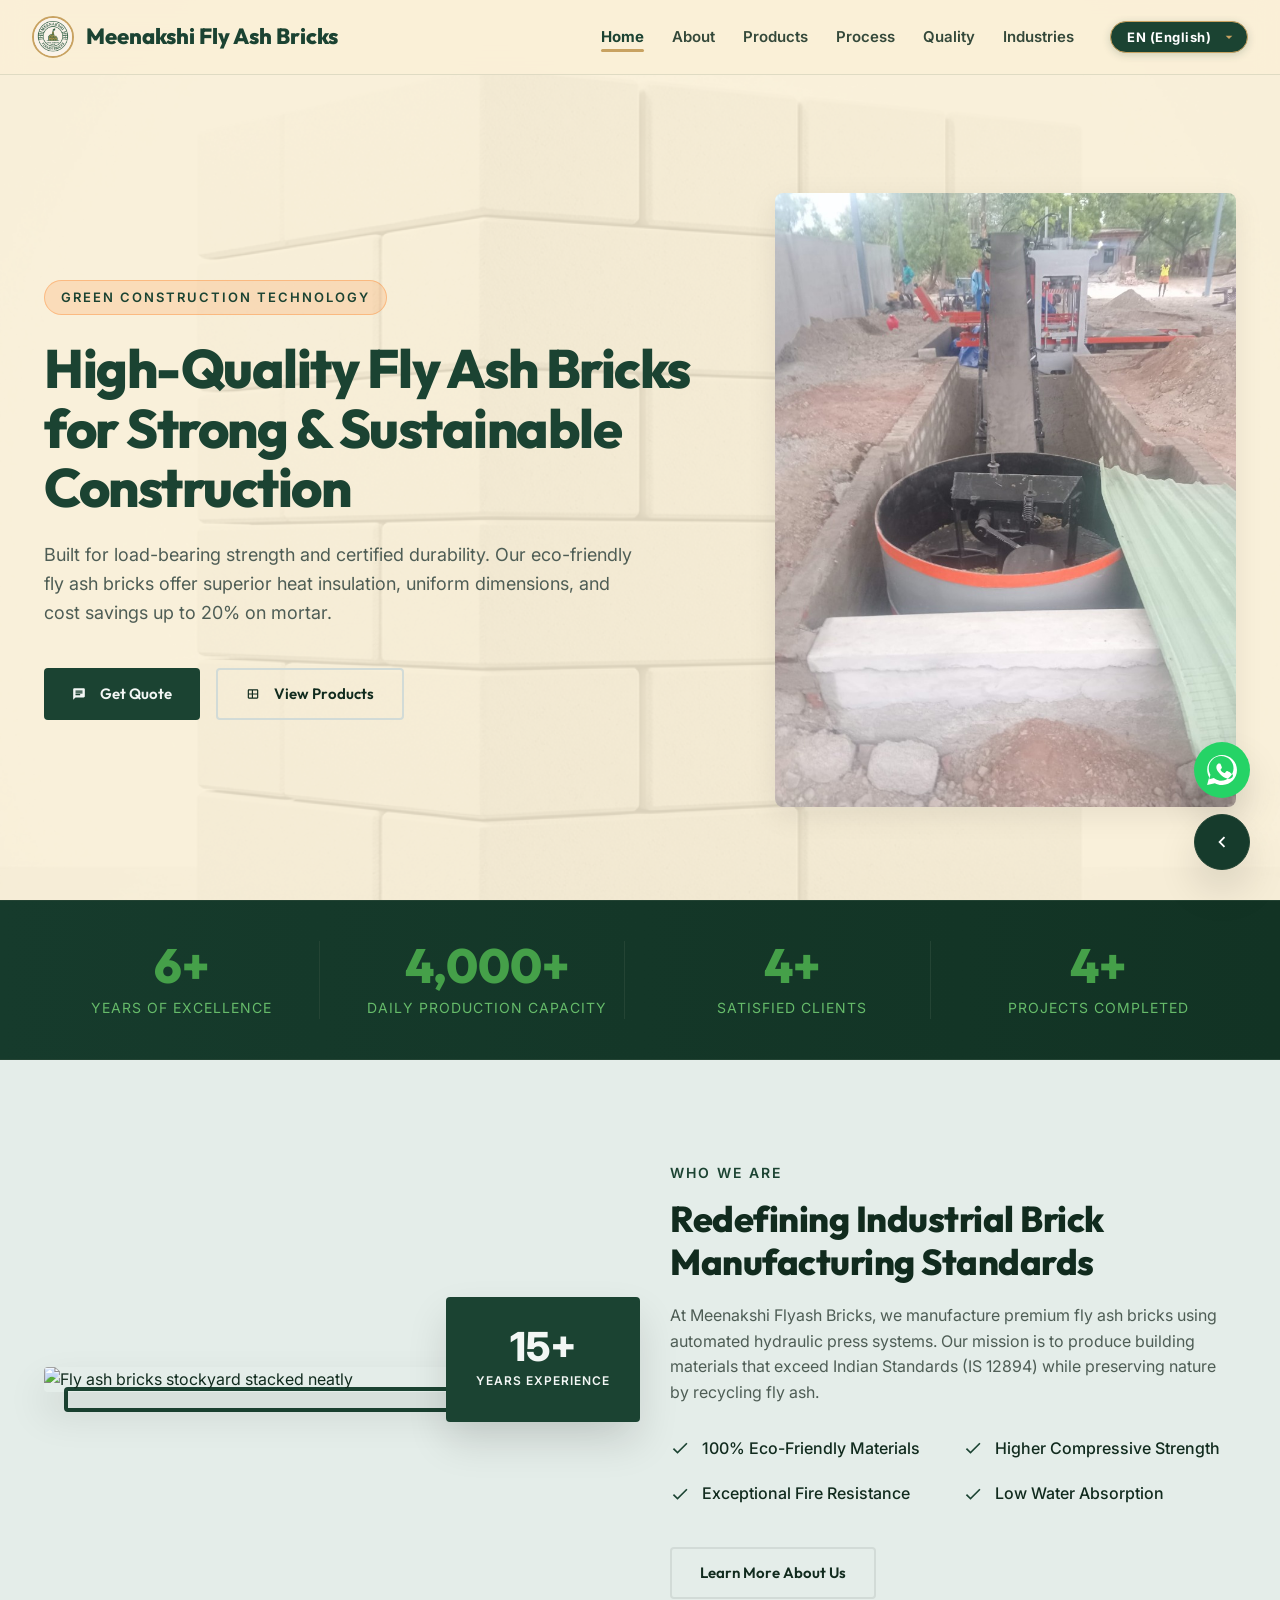
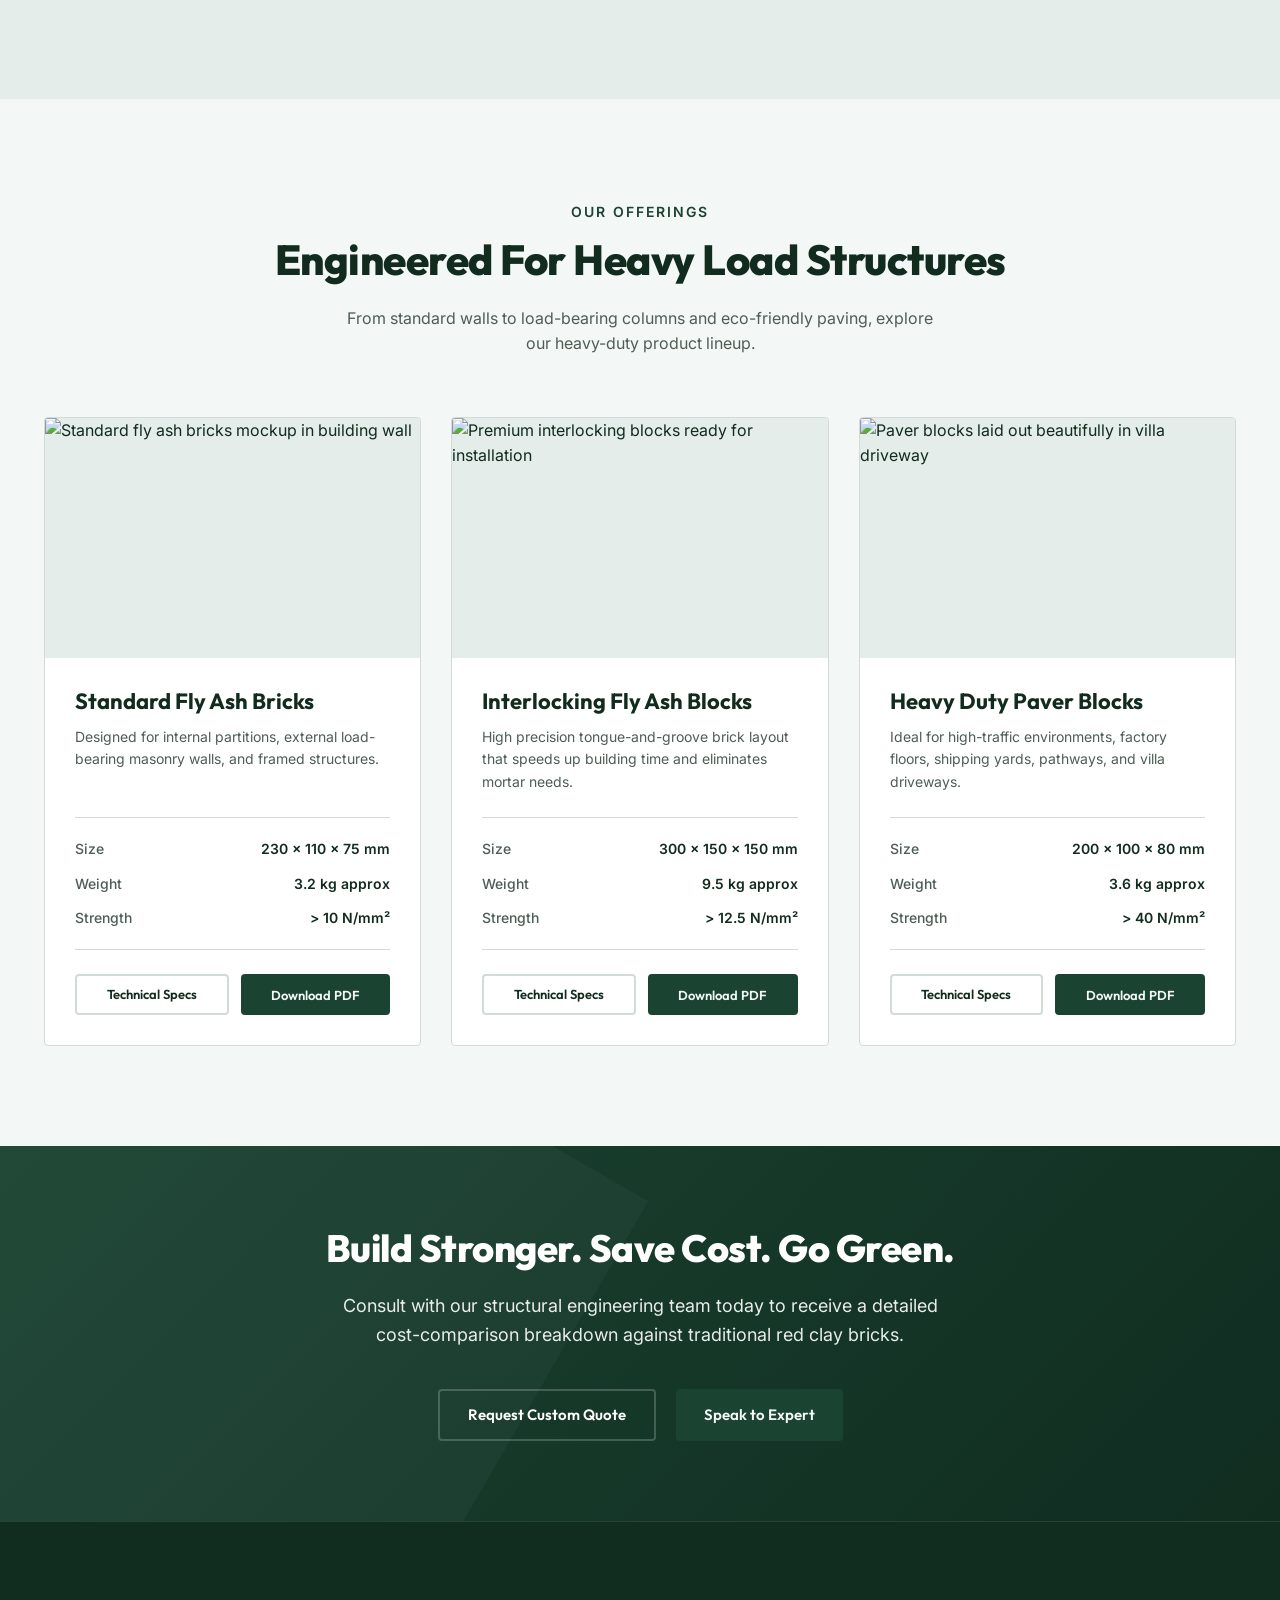
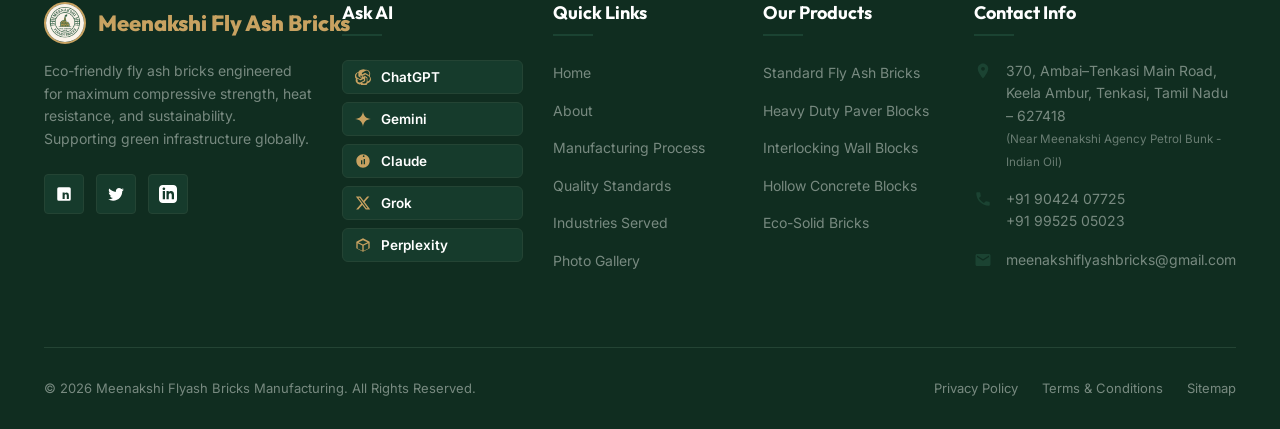
==== commit f62a0536: "ai added" ====
--- a/index.html
+++ b/index.html
@@ -18,7 +18,7 @@
   <meta name="twitter:title" content="Meenakshi Flyash Bricks | Premium Fly Ash Brick Manufacturers &amp; Suppliers">
   <meta name="twitter:description" content="Meenakshi Flyash Bricks manufactures premium fly ash bricks, interlocking bricks, and paver blocks. Trust in every brick. Get a free quote.">
   <meta name="twitter:image" content="https://meenatchi-dev.github.io/fly-ash-bricks/images/logo.jpg">
-  <link rel="stylesheet" href="css/style.css?v=1.1.5">
+  <link rel="stylesheet" href="css/style.css?v=1.1.6">
   <script src="js/main.js" defer></script>
   <script src="js/components.js" defer></script>
   <script src="js/i18n.js" defer></script>
@@ -343,7 +343,7 @@
         <div class="footer-col footer-about">
           <a href="index.html" class="logo">
             <img src="images/logo.jpg" alt="Meenakshi Fly Ash Bricks Logo" class="brand-logo-img">
-            <span><span data-i18n="nav.brand_name">Meenakshi</span> <span class="logo-orange" data-i18n="nav.brand_suffix">Fly Ash Bricks</span></span>
+            <span><span class="logo-gold" data-i18n="nav.brand_name">Meenakshi</span> <span class="logo-orange" data-i18n="nav.brand_suffix">Fly Ash Bricks</span></span>
           </a>
           <p data-i18n="footer.about_text">Eco-friendly fly ash bricks engineered for maximum compressive strength, heat resistance, and
             sustainability. Supporting green infrastructure globally.</p>
@@ -363,6 +363,31 @@
           </div>
         </div>
         <div class="footer-col">
+          <h3 data-i18n="footer.ask_ai">Ask AI</h3>
+          <div class="ai-buttons">
+            <button onclick="askAI('chatgpt')" class="ai-btn" aria-label="Ask ChatGPT">
+              <svg viewBox="0 0 24 24" width="16" height="16" fill="currentColor"><path d="M22.28 9.37a6 6 0 0 0-.3-5.26 6.08 6.08 0 0 0-6.49-3A6 6 0 0 0 10.63.76a6.08 6.08 0 0 0-5.7 3.91 6 6 0 0 0-4.22 3 6.08 6.08 0 0 0 .78 7.07 6 6 0 0 0 .3 5.26 6.08 6.08 0 0 0 6.49 3 6 6 0 0 0 4.86 2.36 6.08 6.08 0 0 0 5.7-3.91 6 6 0 0 0 4.22-3 6.08 6.08 0 0 0-.78-7.07zm-9.35 12.35a4.26 4.26 0 0 1-2.61-.91l.14-.08 4.34-2.5a.89.89 0 0 0 .45-.78v-4.9l1.88 1.09a.86.86 0 0 1 .45.75v5.07a4.29 4.29 0 0 1-4.65 2.26zm-8.81-4.6a4.28 4.28 0 0 1-.5-2.73l.14.09 4.34 2.5a.9.9 0 0 0 .9 0l4.25-2.45v2.18a.87.87 0 0 1-.44.76l-4.39 2.53a4.29 4.29 0 0 1-4.3-.88zm-1.2-9.93a4.27 4.27 0 0 1 2.11-1.82l-.01.16v5.01a.88.88 0 0 0 .45.77l4.24 2.45-1.88 1.08a.88.88 0 0 1-.89 0L2.7 12.31a4.28 4.28 0 0 1 .22-5.12zm14.62 4.67l-4.25-2.45 1.88-1.08a.88.88 0 0 1 .89 0l4.39 2.53a4.28 4.28 0 0 1-1.83 7.84v-5.07a.88.88 0 0 0-.45-.77zm2.46-3.32l-.14-.09-4.34-2.5a.9.9 0 0 0-.9 0l-4.25 2.45V6.27a.87.87 0 0 1 .44-.76l4.39-2.53a4.29 4.29 0 0 1 4.8 7.02zM10.15 13l-1.88-1.08v-2.45l1.88 1.09v2.44zm1.7 1l1.88 1.08v-2.44L11.85 14zm.85-2.44L10.82 10.5 12.7 9.42l1.88 1.08-1.88 1.06z"/></svg>
+              <span>ChatGPT</span>
+            </button>
+            <button onclick="askAI('gemini')" class="ai-btn" aria-label="Ask Gemini">
+              <svg viewBox="0 0 24 24" width="16" height="16" fill="currentColor"><path d="M12 24c0-6.627-5.373-12-12-12 6.627 0 12-5.373 12-12 0 6.627 5.373 12 12 12-6.627 0-12 5.373-12 12z"/></svg>
+              <span>Gemini</span>
+            </button>
+            <button onclick="askAI('claude')" class="ai-btn" aria-label="Ask Claude">
+              <svg viewBox="0 0 24 24" width="16" height="16" fill="currentColor"><path d="M12 2C6.48 2 2 6.48 2 12s4.48 10 10 10 10-4.48 10-10S17.52 2 12 2zm-1 15h-2v-6h2v6zm4 0h-2v-8h2v8zm-2-11a1.25 1.25 0 1 1 0-2.5 1.25 1.25 0 0 1 0 2.5z"/></svg>
+              <span>Claude</span>
+            </button>
+            <button onclick="askAI('grok')" class="ai-btn" aria-label="Ask Grok">
+              <svg viewBox="0 0 24 24" width="16" height="16" fill="currentColor"><path d="M18.244 2.25h3.308l-7.227 8.26 8.502 11.24H16.17l-5.214-6.817L4.99 21.75H1.68l7.73-8.835L1.254 2.25H8.08l4.713 6.231zm-1.161 17.52h1.833L7.084 4.126H5.117z"/></svg>
+              <span>Grok</span>
+            </button>
+            <button onclick="askAI('perplexity')" class="ai-btn" aria-label="Ask Perplexity">
+              <svg viewBox="0 0 24 24" width="16" height="16" fill="currentColor"><path d="M12 2L2 7v10l10 5 10-5V7L12 2zm0 2.8L18.8 8 12 11.2 5.2 8 12 4.8zM4 9.4l7 3.3v7.9l-7-3.5V9.4zm16 7.7l-7 3.5v-7.9l7-3.3v7.7z"/></svg>
+              <span>Perplexity</span>
+            </button>
+          </div>
+        </div>
+        <div class="footer-col">
           <h3 data-i18n="footer.quick_links">Quick Links</h3>
           <ul class="footer-links">
             <li><a href="index.html" data-i18n="nav.home">Home</a></li>
--- a/css/style.css
+++ b/css/style.css
@@ -1,4 +1,4 @@
-/* Meenakshi Fly Ash Bricks - Master Stylesheet (Version: 1.1.5) */
+/* Meenakshi Fly Ash Bricks - Master Stylesheet (Version: 1.1.6) */
 @import url('https://fonts.googleapis.com/css2?family=Inter:wght@300;400;500;600;700&family=Outfit:wght@300;400;500;600;700;800&display=swap');
 
 :root {
@@ -1676,11 +1676,51 @@
   border-top: 1px solid var(--border-dark);
 }
 
+.logo-gold {
+  color: var(--accent);
+}
+
 .footer-grid {
   display: grid;
-  grid-template-columns: 1.5fr 1fr 1fr 1.2fr;
-  gap: 40px;
+  grid-template-columns: 1.4fr 1fr 1fr 1fr 1.2fr;
+  gap: 30px;
   margin-bottom: 60px;
+}
+
+.ai-buttons {
+  display: flex;
+  flex-direction: column;
+  gap: 8px;
+}
+
+.ai-btn {
+  display: inline-flex;
+  align-items: center;
+  gap: 10px;
+  padding: 8px 12px;
+  background-color: var(--dark-card);
+  border: 1px solid var(--border-dark);
+  border-radius: 6px;
+  color: var(--text-light);
+  font-size: 13.5px;
+  font-weight: 600;
+  cursor: pointer;
+  transition: var(--transition-fast);
+  text-align: left;
+  width: 100%;
+}
+
+.ai-btn:hover {
+  background-color: var(--primary);
+  border-color: var(--accent);
+  color: var(--accent);
+  transform: translateX(4px);
+}
+
+.ai-btn svg {
+  flex-shrink: 0;
+  fill: var(--accent);
+  transition: var(--transition-fast);
 }
 
 .footer-col h3 {
@@ -1955,7 +1995,7 @@
   .industries-grid { grid-template-columns: repeat(2, 1fr); }
   .gallery-grid { grid-template-columns: repeat(2, 1fr); }
   .testimonials-grid { grid-template-columns: repeat(2, 1fr); }
-  .footer-grid { grid-template-columns: repeat(2, 1fr); }
+  .footer-grid { grid-template-columns: repeat(3, 1fr); gap: 30px; }
 }
 
 @media (max-width: 768px) {
@@ -2201,7 +2241,7 @@
   .right::after { left: 21px; }
   
   .contact-layout { grid-template-columns: 1fr; gap: 40px; }
-  .footer-grid { grid-template-columns: 1fr; gap: 30px; }
+  .footer-grid { grid-template-columns: repeat(2, 1fr); gap: 30px; }
   .footer-bottom { flex-direction: column; gap: 16px; text-align: center; }
   .footer-bottom-links { justify-content: center; }
   
@@ -2210,6 +2250,7 @@
 }
 
 @media (max-width: 480px) {
+  .footer-grid { grid-template-columns: 1fr; gap: 30px; }
   .hero-title { font-size: 32px; }
   .hero-actions { flex-direction: column; width: 100%; }
   .hero-actions .btn { width: 100%; }
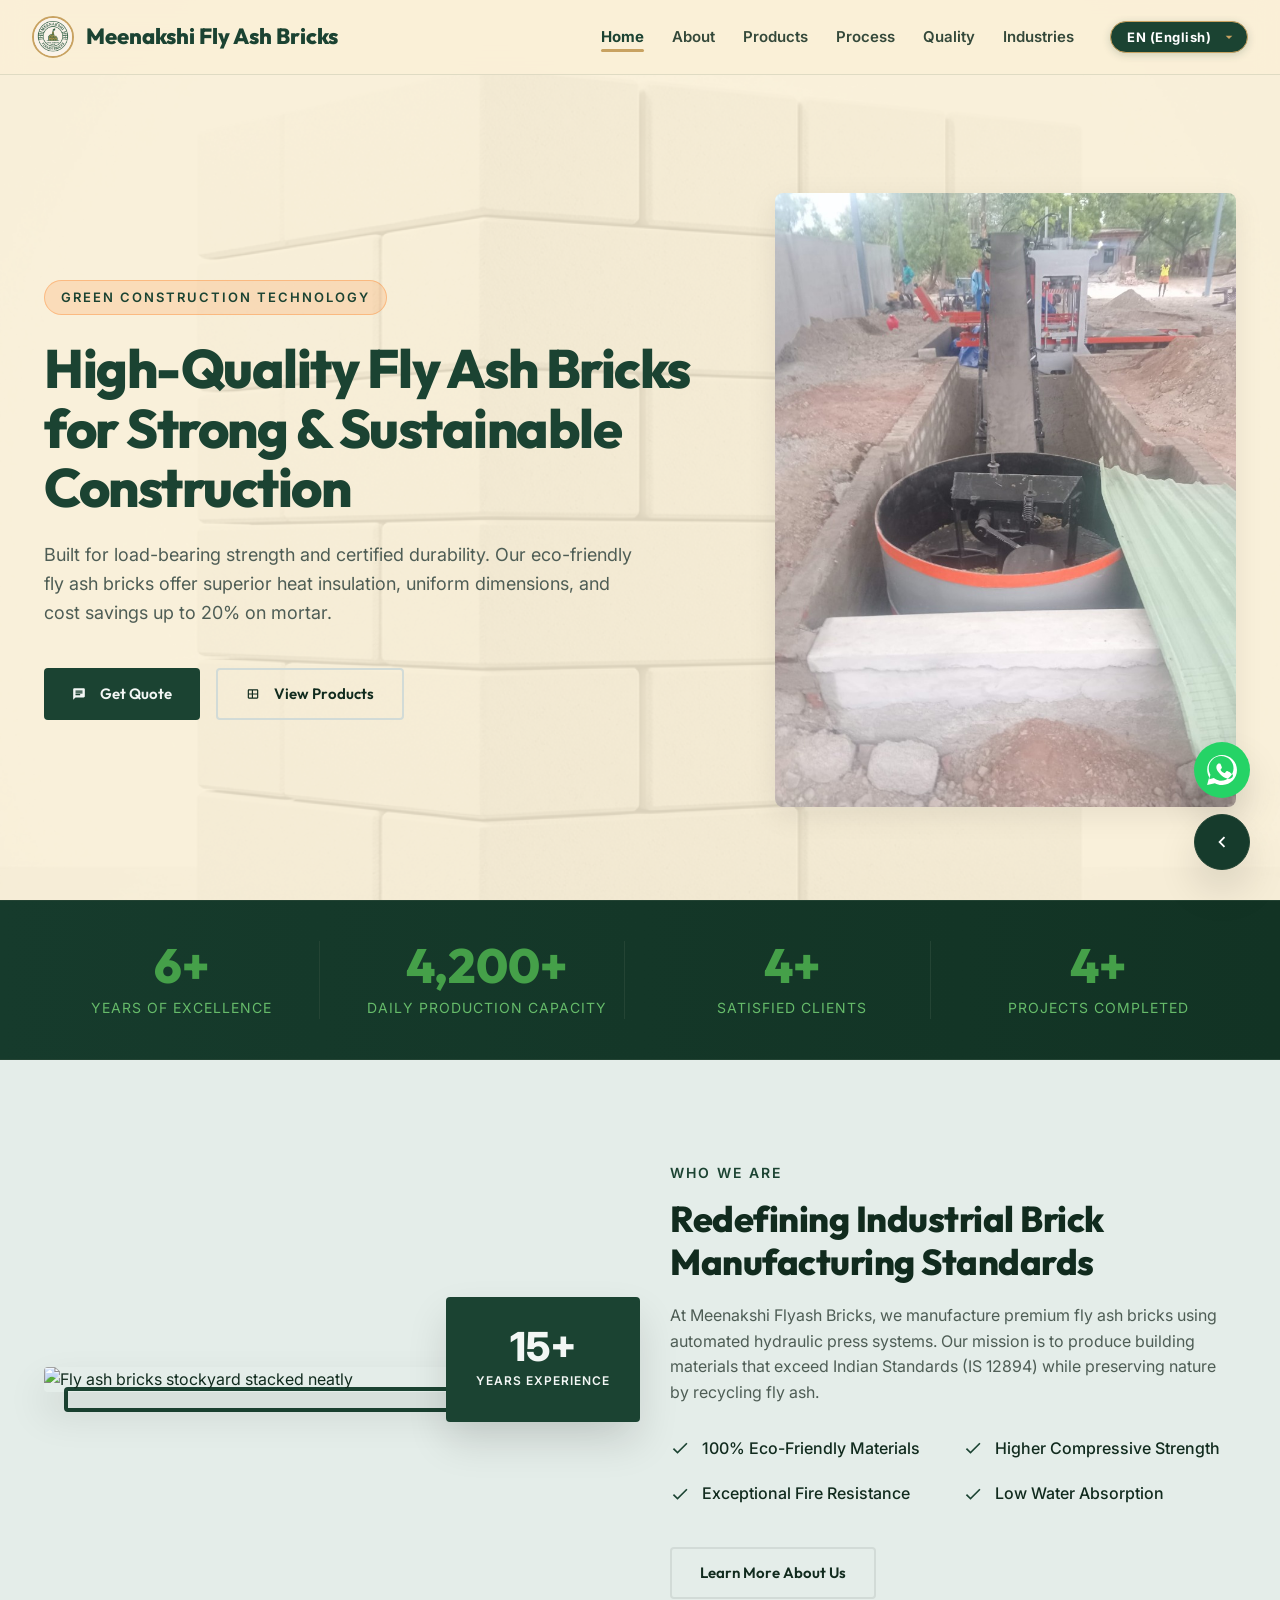
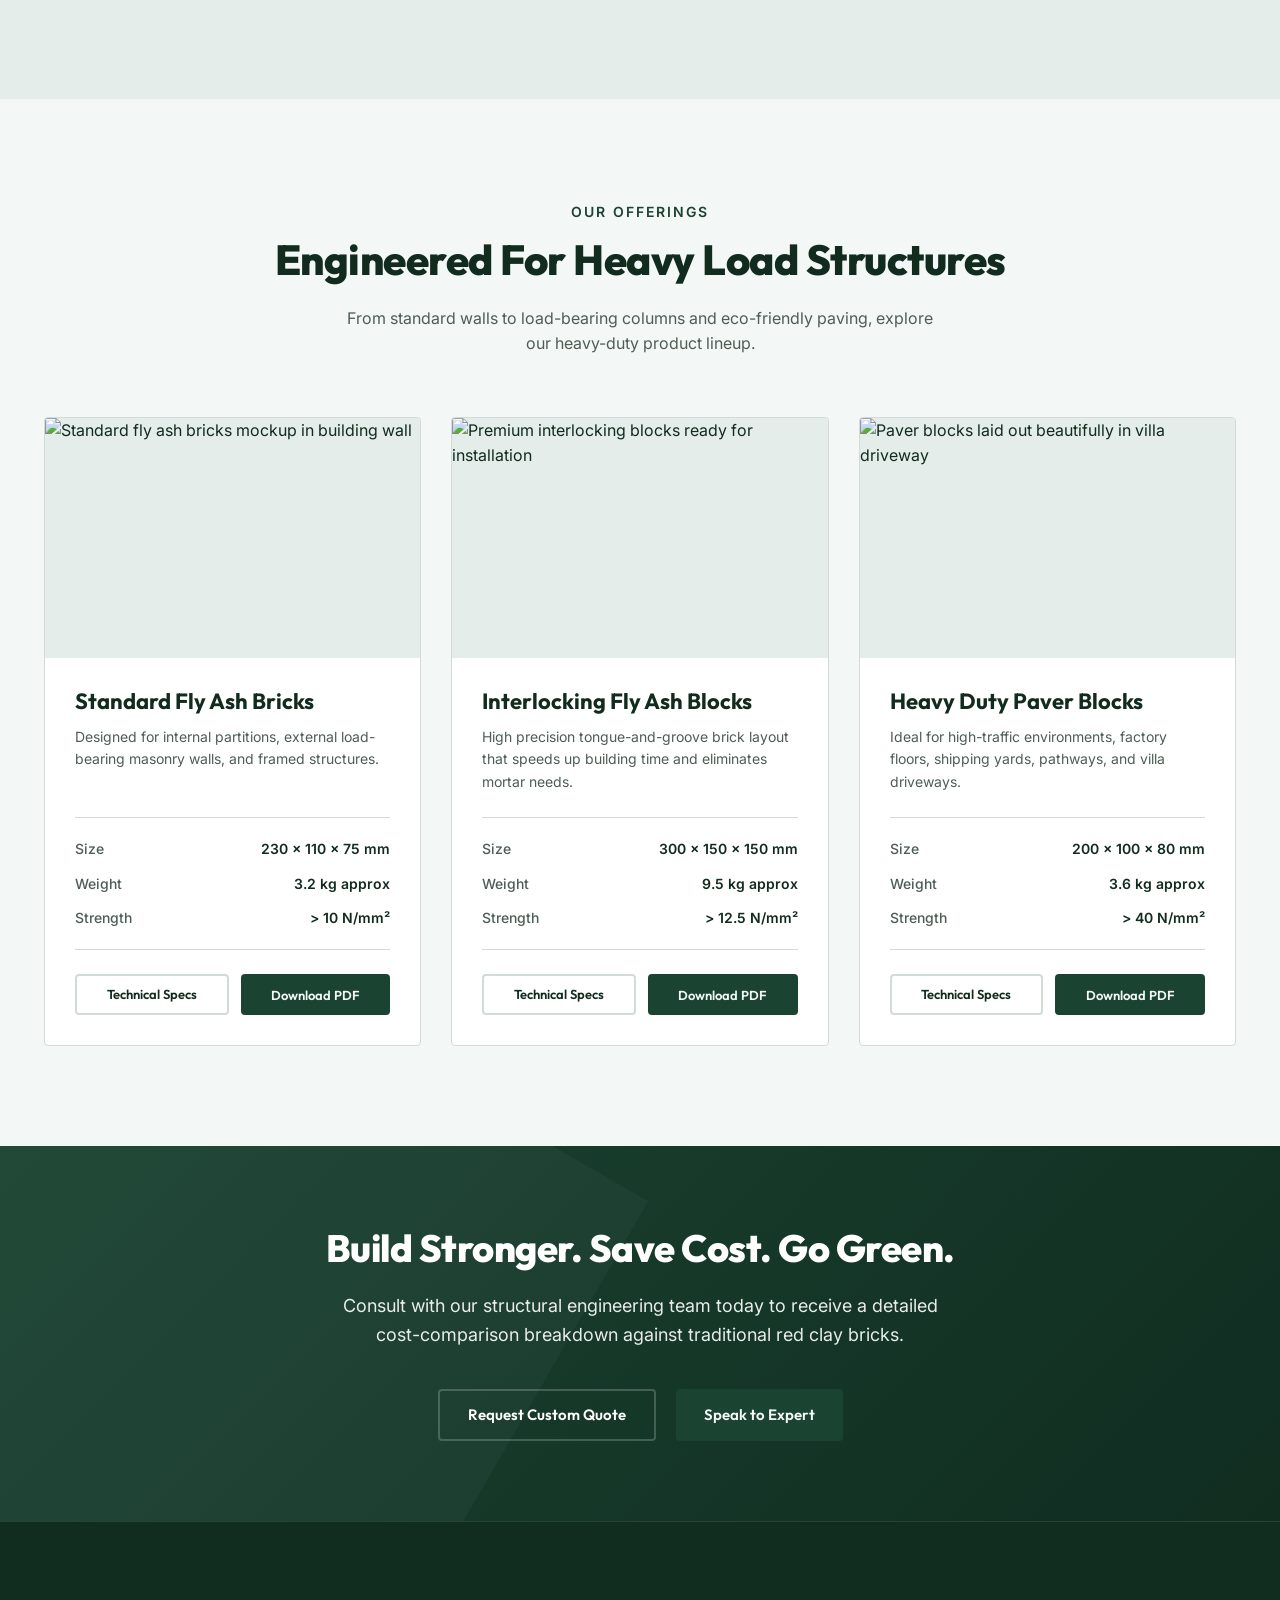
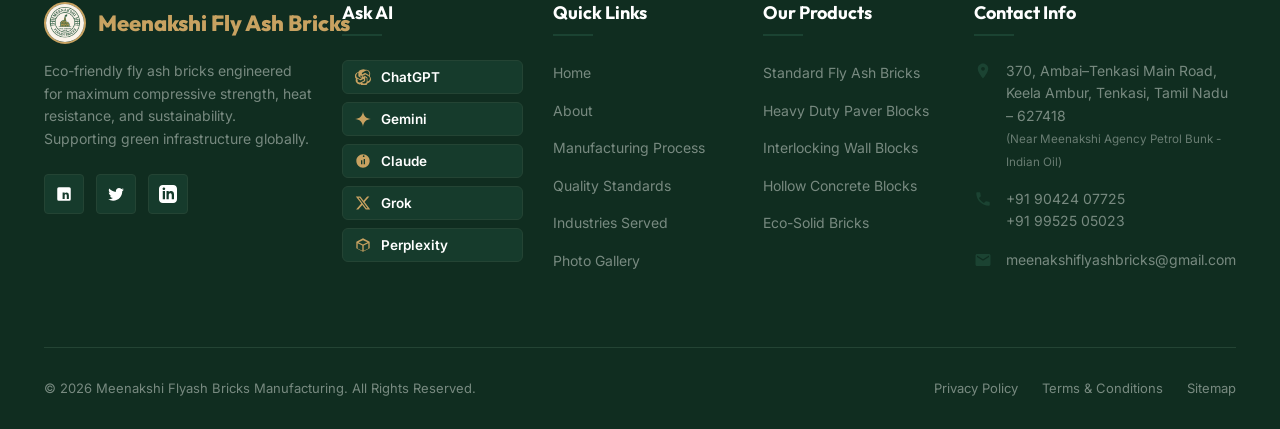
==== commit c74b6c3b: "send mail works" ====
--- a/index.html
+++ b/index.html
@@ -18,7 +18,7 @@
   <meta name="twitter:title" content="Meenakshi Flyash Bricks | Premium Fly Ash Brick Manufacturers &amp; Suppliers">
   <meta name="twitter:description" content="Meenakshi Flyash Bricks manufactures premium fly ash bricks, interlocking bricks, and paver blocks. Trust in every brick. Get a free quote.">
   <meta name="twitter:image" content="https://meenatchi-dev.github.io/fly-ash-bricks/images/logo.jpg">
-  <link rel="stylesheet" href="css/style.css?v=1.1.6">
+  <link rel="stylesheet" href="css/style.css?v=1.1.7">
   <script src="js/main.js" defer></script>
   <script src="js/components.js" defer></script>
   <script src="js/i18n.js" defer></script>
--- a/css/style.css
+++ b/css/style.css
@@ -1,4 +1,4 @@
-/* Meenakshi Fly Ash Bricks - Master Stylesheet (Version: 1.1.6) */
+/* Meenakshi Fly Ash Bricks - Master Stylesheet (Version: 1.1.7) */
 @import url('https://fonts.googleapis.com/css2?family=Inter:wght@300;400;500;600;700&family=Outfit:wght@300;400;500;600;700;800&display=swap');
 
 :root {
